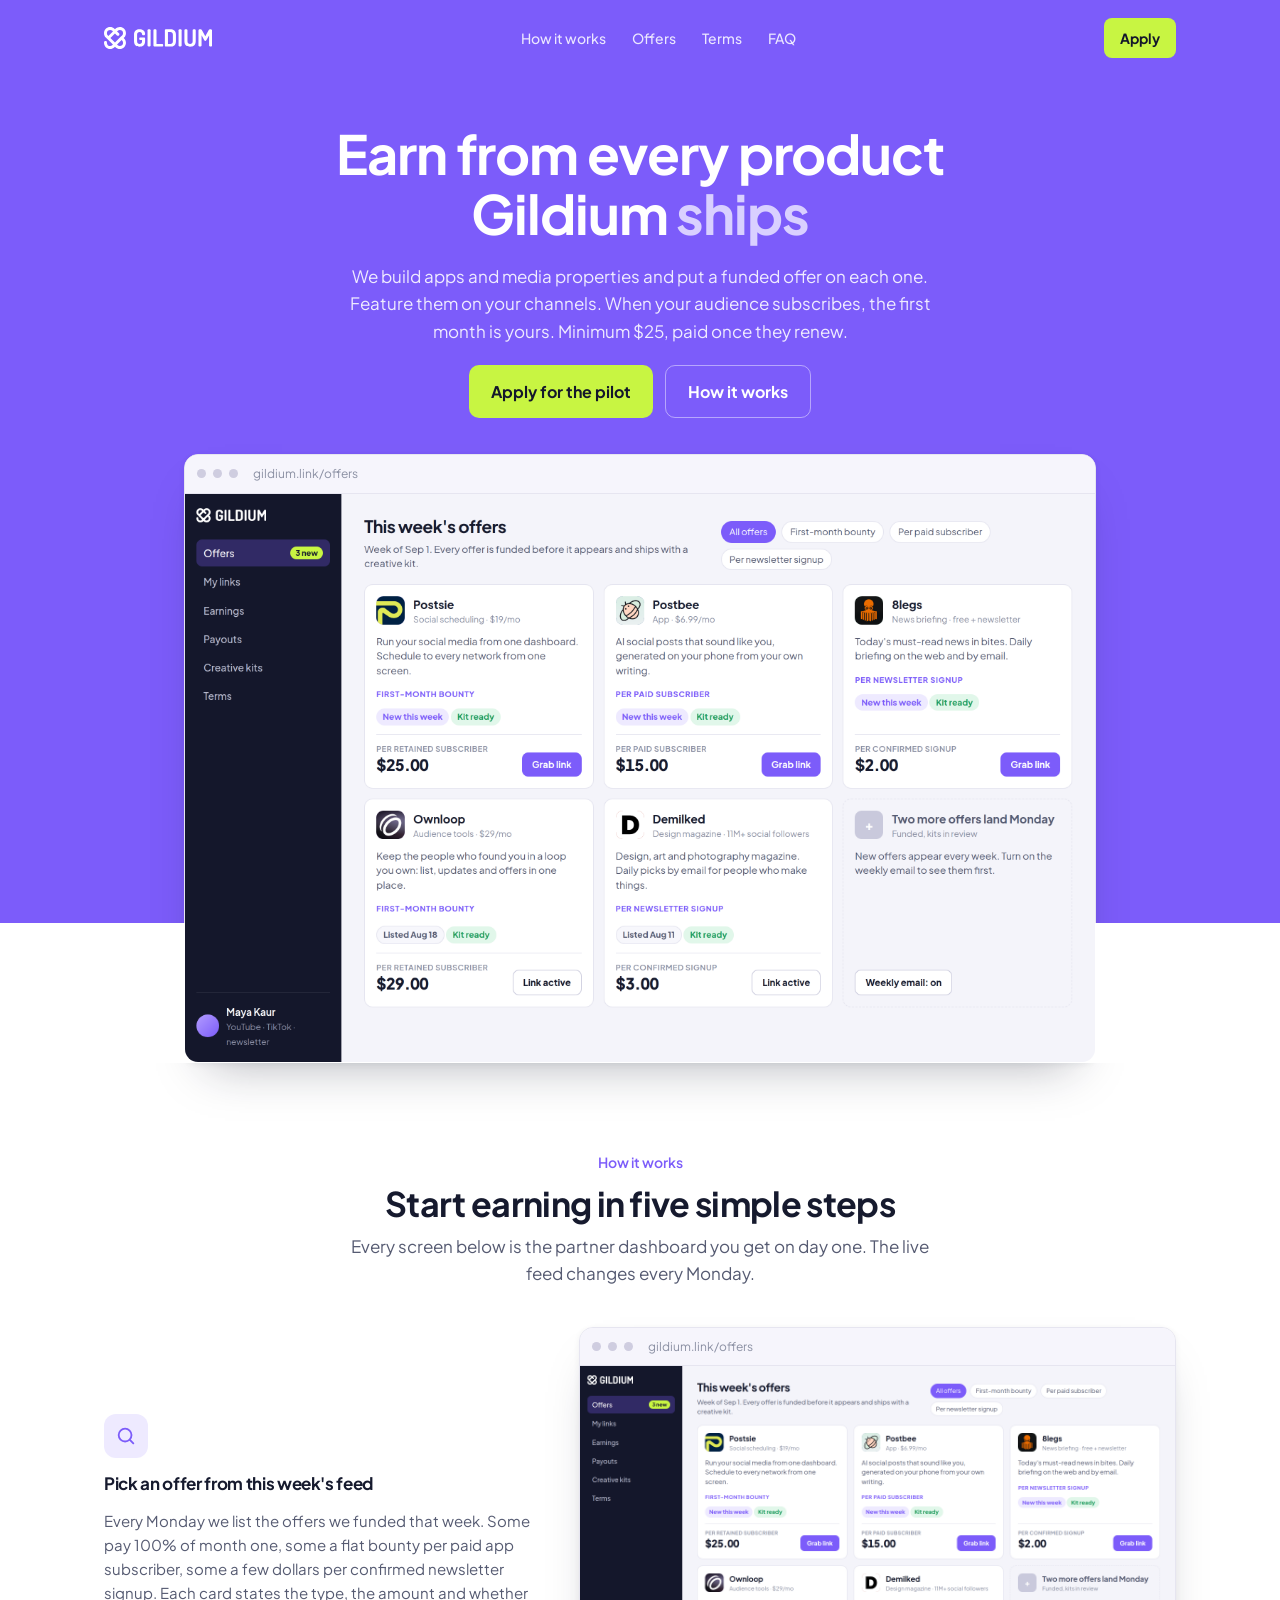
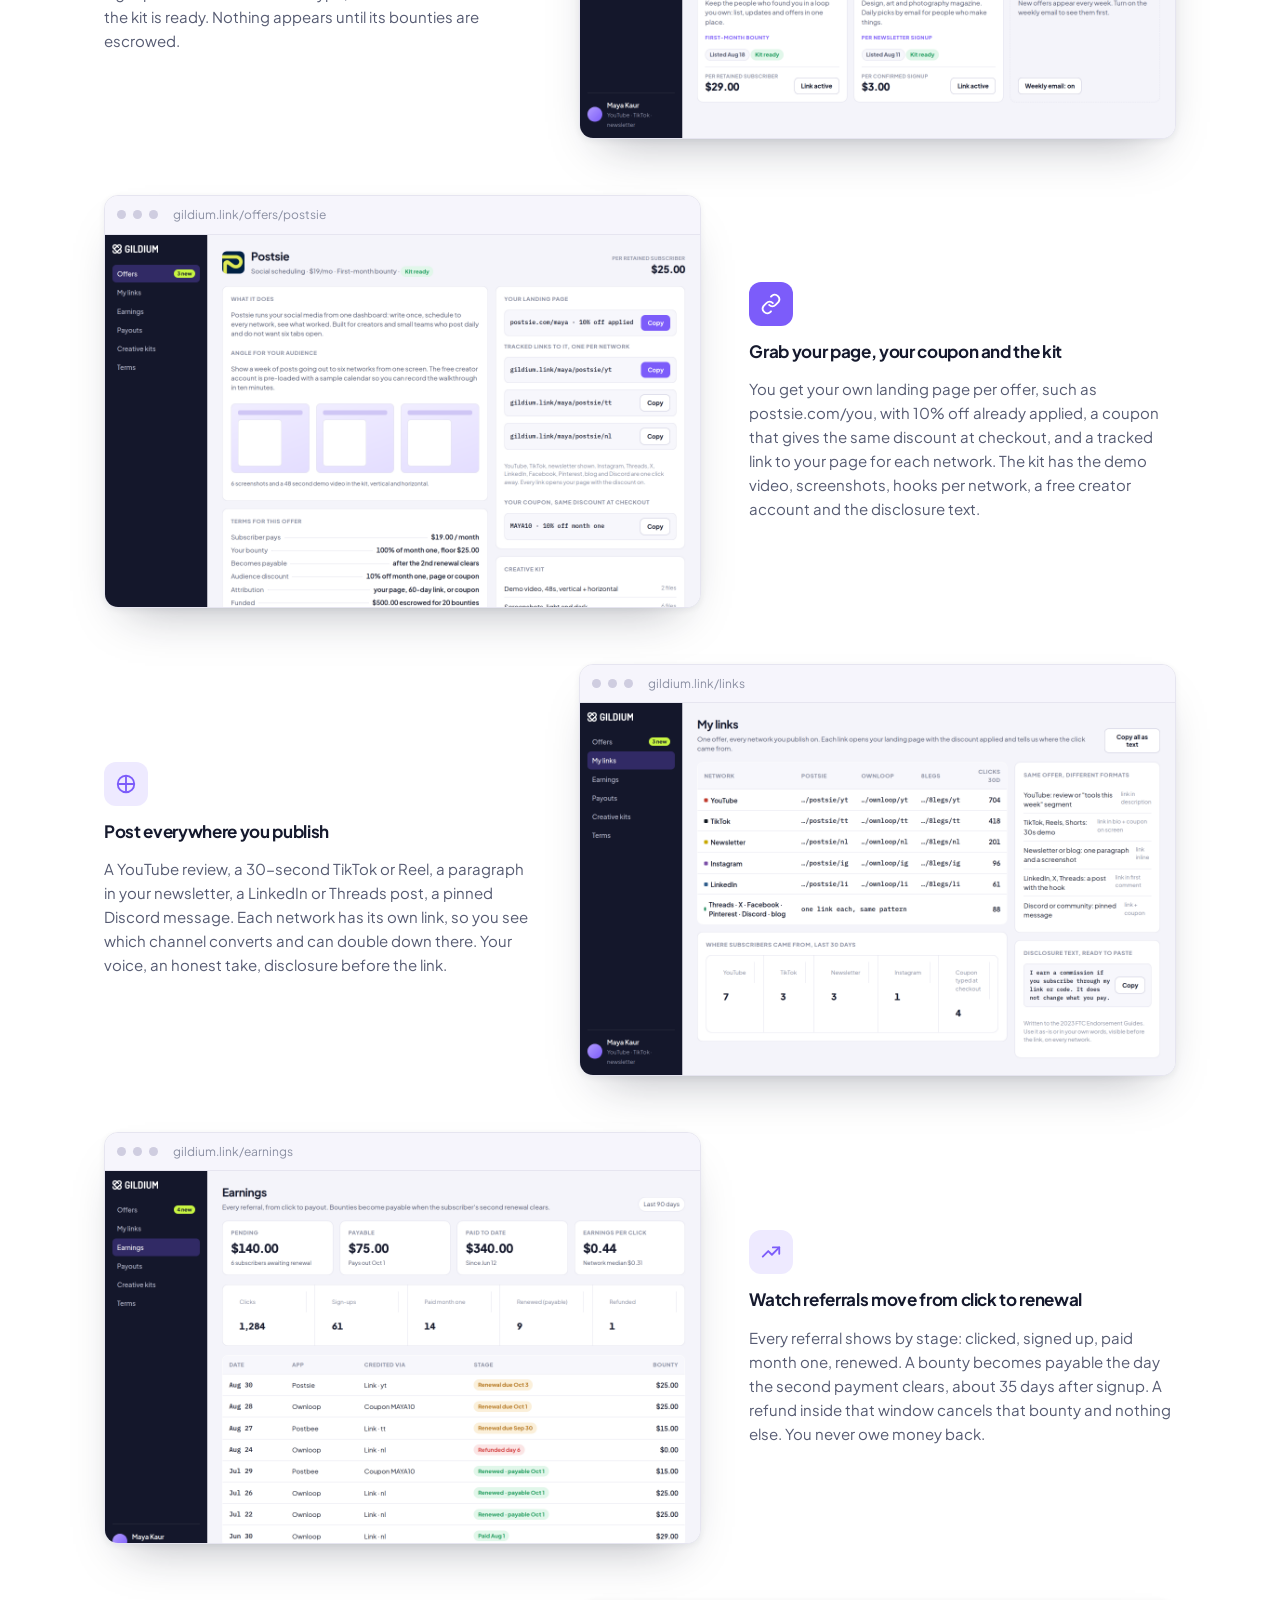
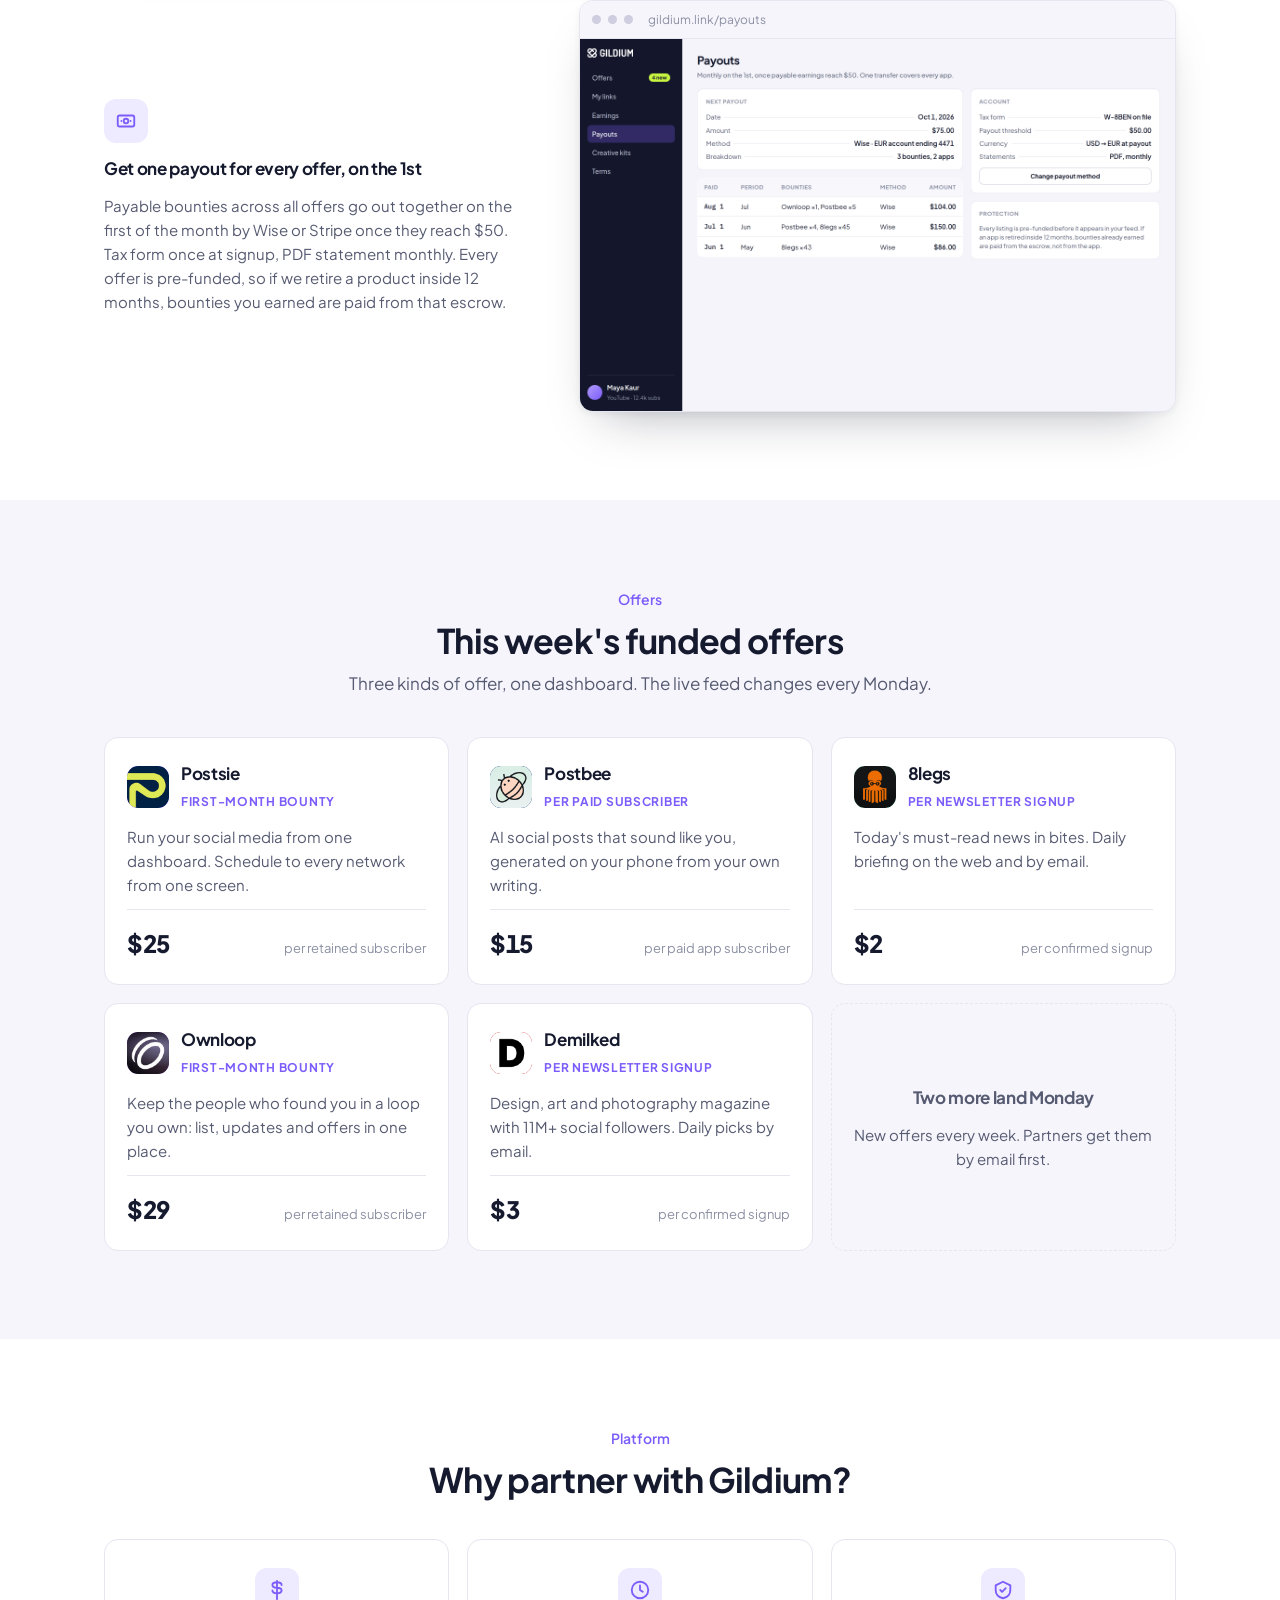
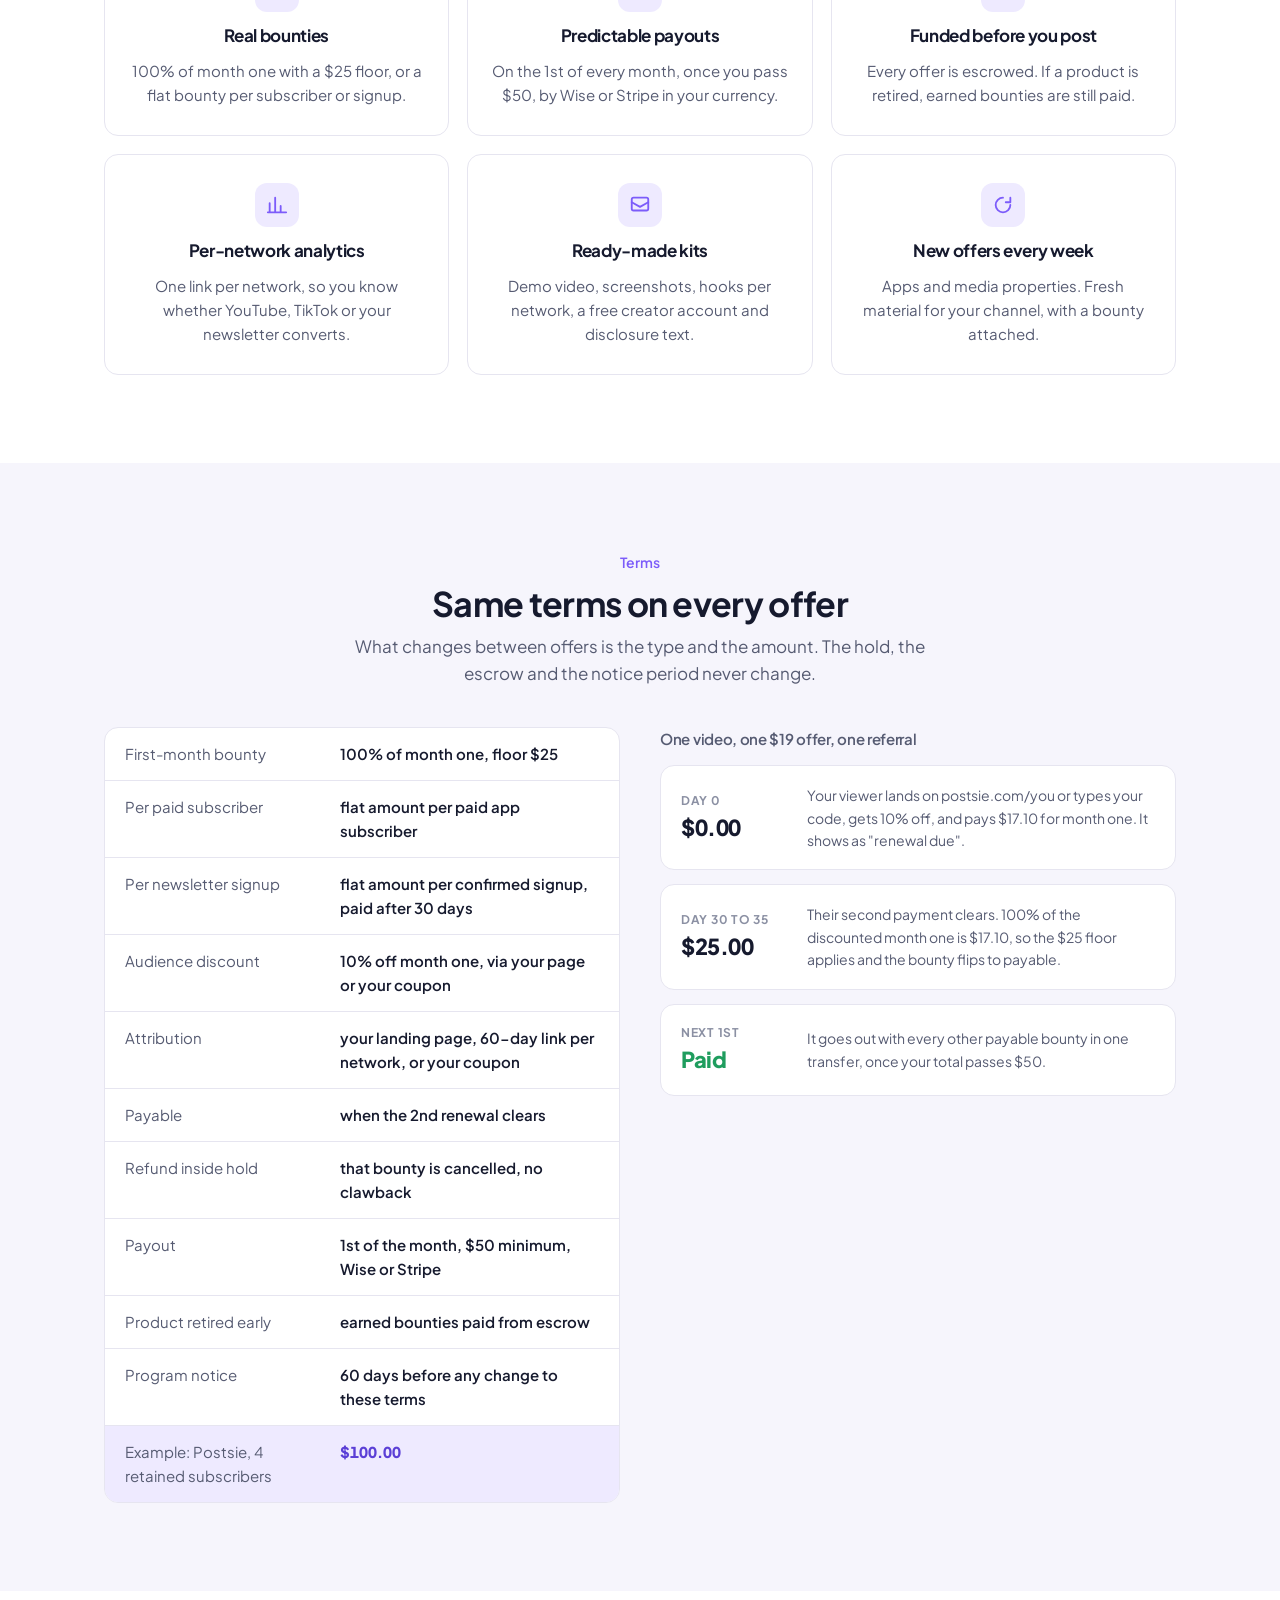
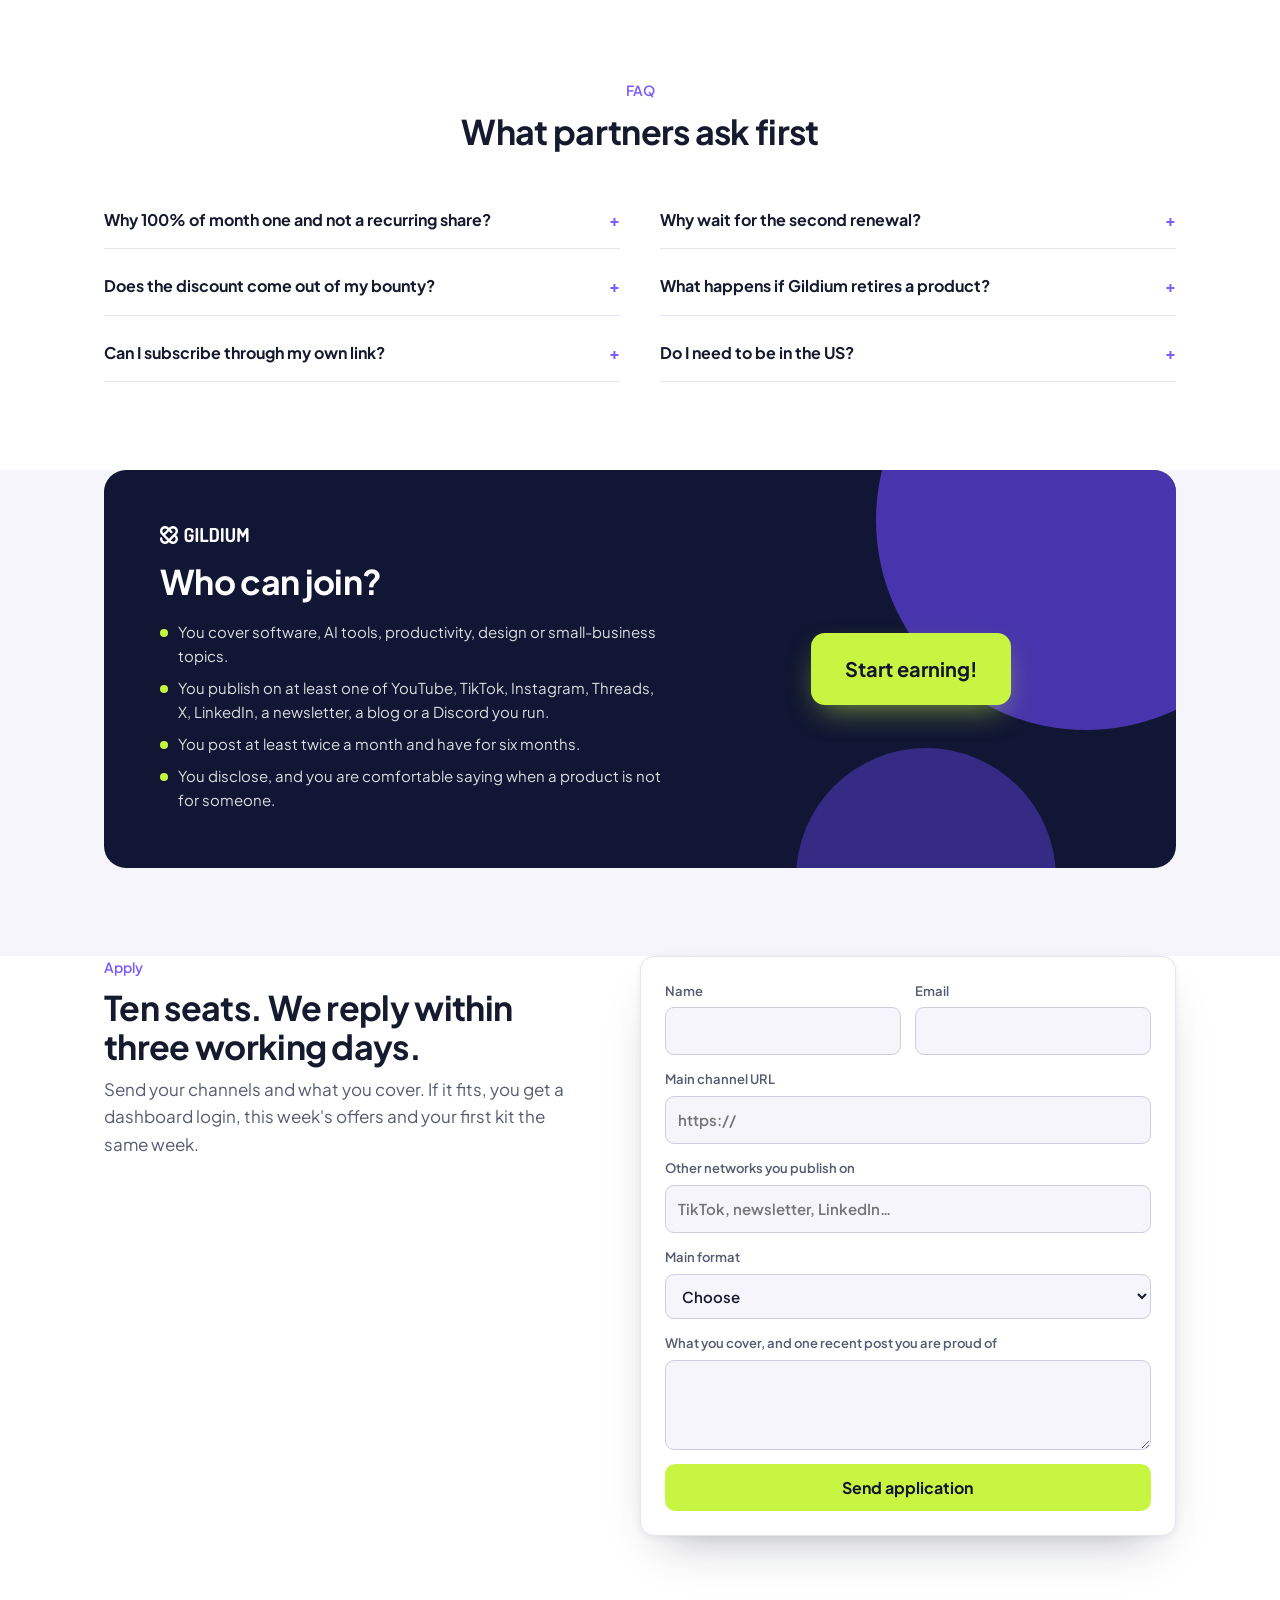
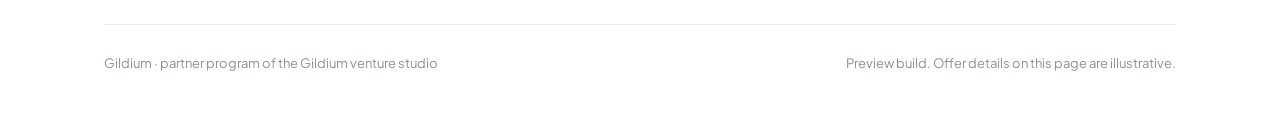
==== index.html @ dacdae03 "site: embed fetched product icons in screenshots and page Co-Authored-By: Claude Fable 5.1 <noreply@" ====
<!doctype html>
<html lang="en">
<head>
<meta charset="utf-8">
<meta name="viewport" content="width=device-width, initial-scale=1">
<meta name="description" content="Gildium partner program: feature what the studio ships, keep the first month.">
<link rel="icon" href="favicon.svg">
</head>
<body style="margin:0">
<title>Gildium Partners</title>
<link rel="preconnect" href="https://fonts.googleapis.com">
<link rel="preconnect" href="https://fonts.gstatic.com" crossorigin>
<link rel="stylesheet" href="https://fonts.googleapis.com/css2?family=Plus+Jakarta+Sans:wght@400;500;600;700;800&display=swap">
<style>
:root{
  --purple:#7C5CFA; --purple-deep:#5B3FD6; --lavender:#D9D0FF; --lavender-soft:#EEEAFF;
  --lime:#C8F542; --lime-ink:#14172B; --navy:#101633;
  --bg:#FFFFFF; --bg-2:#F6F5FC; --surface:#FFFFFF; --line:#E6E5F0; --line-strong:#CFCDE0;
  --ink:#161A2E; --ink-2:#565B72; --ink-3:#8B90A3;
  --paid:#1F9D5E; --paid-soft:#E1F7EA;
  --shadow:0 2px 6px rgba(22,26,46,.06),0 24px 48px -24px rgba(22,26,46,.35);
}
*{box-sizing:border-box}
body{margin:0;background:var(--bg);color:var(--ink);font-family:"Plus Jakarta Sans",system-ui,-apple-system,"Segoe UI",sans-serif;font-size:16px;line-height:1.6;-webkit-font-smoothing:antialiased}
h1,h2,h3{margin:0;letter-spacing:-0.02em;text-wrap:balance}
h1{font-size:clamp(34px,4.6vw,54px);line-height:1.1;font-weight:700}
h2{font-size:clamp(26px,3vw,34px);line-height:1.15;font-weight:700}
h3{font-size:17px;font-weight:700}
p{margin:0}
a{color:inherit}
.wrap{max-width:1120px;margin:0 auto;padding:0 24px}
.eyebrow{font-size:14px;font-weight:600;color:var(--purple)}
.lede{font-size:17px;color:var(--ink-2);max-width:36em}
.btn{display:inline-flex;align-items:center;justify-content:center;gap:8px;background:var(--lime);color:var(--lime-ink);border:0;border-radius:10px;padding:13px 22px;font-weight:700;font-size:16px;font-family:inherit;text-decoration:none;cursor:pointer;transition:transform .15s ease,filter .15s ease}
.btn:hover{filter:brightness(1.05);transform:translateY(-1px)}
.btn:focus-visible,input:focus-visible,select:focus-visible,textarea:focus-visible{outline:3px solid var(--purple);outline-offset:2px}
.btn.small{padding:9px 16px;font-size:14px;border-radius:8px}
.btn.quiet{background:transparent;color:#fff;border:1px solid rgba(255,255,255,.45)}
.num{font-variant-numeric:tabular-nums}

/* purple header + hero */
.sky{background:var(--purple);color:#fff}
.top{display:flex;justify-content:space-between;align-items:center;padding:18px 0}
.brand{display:flex;align-items:center;color:#fff;text-decoration:none}
.brand svg{height:22px;width:auto;display:block}
.top nav{display:flex;gap:26px;font-size:14px;font-weight:500}
.top nav a{text-decoration:none;color:rgba(255,255,255,.85)}
.top nav a:hover{color:#fff}
@media (max-width:760px){.top nav{display:none}}
.hero{text-align:center;padding:48px 0 0;display:flex;flex-direction:column;align-items:center;gap:20px}
.hero h1 span{color:var(--lavender)}
.hero .lede{color:rgba(255,255,255,.88);font-size:17px}
.hero .fine{font-size:13px;color:rgba(255,255,255,.75)}
.hero .cta{display:flex;gap:12px;flex-wrap:wrap;justify-content:center}
.shot-hero{margin:36px auto -140px;max-width:960px;padding:0 24px}
.frame{background:var(--surface);border:1px solid var(--line);border-radius:14px;box-shadow:var(--shadow);overflow:hidden}
.frame .bar{display:flex;align-items:center;gap:7px;padding:9px 12px;border-bottom:1px solid var(--line);background:var(--bg-2)}
.frame .bar i{width:9px;height:9px;border-radius:50%;background:var(--line-strong);display:inline-block}
.frame .bar span{margin-left:8px;font-size:12px;color:var(--ink-3)}
.frame img{display:block;width:100%;height:auto}
.after-hero{height:140px;background:var(--purple)}
@media (max-width:760px){.shot-hero{margin-bottom:-80px}.after-hero{height:80px}}

section{padding:88px 0}
section.tint{background:var(--bg-2)}
.sec-head{display:flex;flex-direction:column;gap:10px;margin-bottom:40px}
.sec-head.center{align-items:center;text-align:center}
.sec-head.center .lede{text-align:center}

/* how it works */
.steps{display:flex;flex-direction:column;gap:56px}
.step{display:grid;grid-template-columns:5fr 7fr;gap:48px;align-items:center}
.step:nth-child(even){direction:rtl}
.step:nth-child(even)>*{direction:ltr}
.step .txt{display:flex;flex-direction:column;gap:12px}
.icon{width:44px;height:44px;border-radius:12px;background:var(--lavender-soft);color:var(--purple);display:grid;place-items:center;flex:none}
.icon svg{width:22px;height:22px}
.icon.filled{background:var(--purple);color:#fff}
.step p{color:var(--ink-2);font-size:15px}
@media (max-width:900px){.step,.step:nth-child(even){grid-template-columns:1fr;direction:ltr}}

/* offers */
.offers{display:grid;grid-template-columns:repeat(3,1fr);gap:18px}
.offer{background:var(--surface);border:1px solid var(--line);border-radius:14px;padding:22px;display:flex;flex-direction:column;gap:12px}
.offer .hd{display:flex;gap:12px;align-items:center}
.mark{width:42px;height:42px;border-radius:11px;color:#fff;font-weight:800;font-size:18px;display:grid;place-items:center;flex:none;overflow:hidden}
.mark{position:relative}
.mark img{position:absolute;inset:0;width:100%;height:100%;object-fit:cover;background:#fff;border-radius:inherit;display:block}
.offer .kind{font-size:12px;font-weight:700;letter-spacing:.06em;text-transform:uppercase;color:var(--purple)}
.offer p{color:var(--ink-2);font-size:15px}
.offer .amt{margin-top:auto;padding-top:14px;border-top:1px solid var(--line);display:flex;justify-content:space-between;align-items:baseline}
.offer .amt b{font-size:24px;font-weight:800;letter-spacing:-0.02em}
.offer .amt span{font-size:13px;color:var(--ink-3)}
.offer.more{border-style:dashed;background:transparent;justify-content:center;align-items:center;text-align:center;color:var(--ink-2)}
@media (max-width:900px){.offers{grid-template-columns:1fr 1fr}}
@media (max-width:600px){.offers{grid-template-columns:1fr}}

/* why */
.why{display:grid;grid-template-columns:repeat(3,1fr);gap:18px}
.tile{background:var(--surface);border:1px solid var(--line);border-radius:14px;padding:28px 22px;text-align:center;display:flex;flex-direction:column;align-items:center;gap:10px}
.tile p{color:var(--ink-2);font-size:15px}
@media (max-width:900px){.why{grid-template-columns:1fr 1fr}}
@media (max-width:600px){.why{grid-template-columns:1fr}}

/* terms */
.terms{display:grid;grid-template-columns:1fr 1fr;gap:40px;align-items:start}
.rows{background:var(--surface);border:1px solid var(--line);border-radius:14px;overflow:hidden}
.rows div{display:grid;grid-template-columns:1fr 1.3fr;gap:16px;padding:14px 20px;border-bottom:1px solid var(--line);font-size:15px}
.rows div:last-child{border-bottom:0}
.rows div span:first-child{color:var(--ink-2)}
.rows div span:last-child{font-weight:600}
.rows div.total{background:var(--lavender-soft)}
.rows div.total span:last-child{color:var(--purple-deep);font-weight:800}
.example{display:flex;flex-direction:column;gap:14px}
.ex{background:var(--surface);border:1px solid var(--line);border-radius:14px;padding:18px 20px;display:grid;grid-template-columns:110px 1fr;gap:16px;align-items:center}
.ex .when{font-size:12px;font-weight:700;letter-spacing:.06em;text-transform:uppercase;color:var(--ink-3)}
.ex .amt{font-size:22px;font-weight:800;letter-spacing:-0.02em}
.ex .amt.paid{color:var(--paid)}
.ex p{color:var(--ink-2);font-size:14px}
@media (max-width:900px){.terms{grid-template-columns:1fr}}

/* faq */
.faq{display:grid;grid-template-columns:1fr 1fr;gap:8px 40px}
.faq details{border-bottom:1px solid var(--line);padding:16px 0}
.faq summary{cursor:pointer;font-weight:700;font-size:16px;list-style:none;display:flex;justify-content:space-between;gap:16px}
.faq summary::-webkit-details-marker{display:none}
.faq summary::after{content:"+";color:var(--purple);font-weight:800}
.faq details[open] summary::after{content:"–"}
.faq details p{margin-top:10px;color:var(--ink-2);font-size:15px}
@media (max-width:800px){.faq{grid-template-columns:1fr}}

/* navy join block */
.join{background:var(--navy);color:#fff;border-radius:22px;padding:56px;display:grid;grid-template-columns:1.2fr 1fr;gap:40px;align-items:center;position:relative;overflow:hidden}
.join::before,.join::after{content:"";position:absolute;border-radius:50%;background:var(--purple-deep);opacity:.75}
.join::before{width:420px;height:420px;right:-120px;top:-160px}
.join::after{width:260px;height:260px;right:120px;bottom:-140px;opacity:.5}
.join>*{position:relative;z-index:1}
.join .brand{margin-bottom:18px}
.join .brand svg{height:18px}
.join h2{color:#fff}
.join ul{margin:18px 0 0;padding:0;list-style:none;display:flex;flex-direction:column;gap:8px;color:rgba(255,255,255,.85);font-size:15px}
.join li{display:flex;gap:10px;align-items:baseline}
.join li::before{content:"";width:8px;height:8px;border-radius:50%;background:var(--lime);flex:none;transform:translateY(-1px)}
.join .cta{display:flex;justify-content:center}
.join .btn{font-size:20px;padding:20px 34px;border-radius:14px;box-shadow:0 12px 30px -10px rgba(200,245,66,.6)}
@media (max-width:800px){.join{grid-template-columns:1fr;padding:36px 24px}}

/* apply */
.apply{display:grid;grid-template-columns:1fr 1.1fr;gap:48px;align-items:start}
form{display:grid;grid-template-columns:1fr 1fr;gap:14px;background:var(--surface);border:1px solid var(--line);border-radius:14px;padding:24px;box-shadow:var(--shadow)}
form label{display:flex;flex-direction:column;gap:6px;font-size:13px;font-weight:600;color:var(--ink-2)}
form label.full{grid-column:1/-1}
input,select,textarea{font:inherit;font-size:15px;color:var(--ink);background:var(--bg-2);border:1px solid var(--line-strong);border-radius:9px;padding:11px 12px;width:100%}
textarea{min-height:90px;resize:vertical}
form .btn{grid-column:1/-1}
.thanks{display:none;padding:22px;border:1px solid var(--paid);background:var(--paid-soft);border-radius:12px}
.thanks b{color:var(--paid)}
form.sent{display:none}
form.sent+.thanks{display:block}
@media (max-width:900px){.apply{grid-template-columns:1fr}form{grid-template-columns:1fr}}

footer{padding:28px 0 48px;color:var(--ink-3);font-size:13px;display:flex;justify-content:space-between;gap:16px;flex-wrap:wrap;border-top:1px solid var(--line)}
@media (prefers-reduced-motion:reduce){.btn{transition:none}}
</style>

<div class="sky">
  <div class="wrap">
    <header class="top">
      <a class="brand" href="#"><svg class="" aria-label="Gildium" role="img" width="118" height="24" viewBox="0 0 118 24" fill="none" xmlns="http://www.w3.org/2000/svg"><path d="M17.2554 -1.14441e-05C15.4596 0.00258827 13.7451 0.7523 12.4754 2.02456L11.976 2.52477L11.4148 1.96245C10.1518 0.696924 8.47266 -1.14441e-05 6.68662 -1.14441e-05C4.90042 -1.14441e-05 3.2214 0.696924 1.9584 1.96245C-0.648682 4.57473 -0.648682 8.82532 1.9584 11.4376L4.76608 14.2509L9.72986 19.2244L9.21187 19.7434C7.84077 21.1173 5.55918 21.1557 4.19389 19.776C3.53788 19.113 3.17683 18.2342 3.17683 17.3C3.17683 17.1688 3.18385 17.0386 3.1982 16.91C3.25041 16.4371 3.07622 15.9674 2.74035 15.6308C1.8042 14.6928 0.182738 15.2443 0.03969 16.5633C0.0132788 16.8064 0 17.0522 0 17.3C0 19.0896 0.695542 20.7723 1.9584 22.0377C3.26201 23.3439 4.97431 23.9969 6.68662 23.9969C8.39907 23.9969 10.1114 23.3439 11.4148 22.0377L11.9762 21.4752L12.5375 22.0377C13.8006 23.3032 15.4796 24 17.2658 24C19.0518 24 20.7308 23.3032 21.994 22.0377C23.2567 20.7723 23.9522 19.0896 23.9522 17.3C23.9522 15.5104 23.2567 13.8279 21.994 12.5624L21.4326 12.0001L21.994 11.4376C24.6009 8.82532 24.6009 4.57473 21.994 1.96245C20.7308 0.696772 19.0515 -1.14441e-05 17.2655 -1.14441e-05C17.2621 -1.14441e-05 17.2587 -1.14441e-05 17.2554 -1.14441e-05ZM16.3617 9.16965C16.9818 8.54813 16.9818 7.54052 16.3617 6.91885L14.2225 4.77557L14.7404 4.25685C15.4096 3.58608 16.3122 3.18484 17.2589 3.183C18.1989 3.18132 19.083 3.54722 19.7475 4.2131C21.116 5.58433 21.116 7.81556 19.7475 9.18678L19.1863 9.74926L18.4375 10.4996L11.976 16.9736L7.01241 12.0001L11.976 7.02638L14.1152 9.16965C14.4253 9.48049 14.8318 9.63591 15.2384 9.63591C15.6449 9.63591 16.0515 9.48049 16.3617 9.16965ZM4.20473 9.18678C2.83638 7.81556 2.83638 5.58433 4.20473 4.2131C4.88898 3.52749 5.78772 3.18484 6.68662 3.18484C7.58536 3.18484 8.48442 3.52764 9.16851 4.2131L9.72986 4.77557L4.76608 9.74926L4.20473 9.18678ZM14.741 19.744L14.2225 19.2244L19.1863 14.2509L19.7475 14.8132C20.4798 15.5471 20.849 16.5482 20.7635 17.5971C20.7047 18.3185 20.4206 19.0087 19.9542 19.5614C19.2817 20.3588 18.326 20.8069 17.3004 20.8168C17.2897 20.8168 17.2789 20.817 17.2681 20.817C16.3192 20.817 15.4127 20.417 14.741 19.744Z" fill="currentColor"/><path d="M114.652 9.22145L111.639 14.5891C111.355 15.1053 110.917 15.2601 110.505 15.2601C110.093 15.2601 109.681 15.1053 109.398 14.5891L106.436 9.015V20.3181C106.436 21.0149 105.586 21.3762 104.762 21.3762C103.912 21.3762 103.088 21.0149 103.088 20.3181V4.18923C103.088 2.95053 103.912 2.51183 104.762 2.51183C105.972 2.51183 106.513 2.76989 107.363 4.29245L110.531 10.0731L113.699 4.29245C114.549 2.76989 115.115 2.51183 116.326 2.51183C117.176 2.51183 118 2.95053 118 4.18923V20.3181C118 21.0149 117.15 21.3762 116.326 21.3762C115.476 21.3762 114.652 21.0149 114.652 20.3181V9.22145Z" fill="currentColor"/><path d="M96.733 15.6214V3.54407C96.733 2.8215 97.5571 2.51183 98.407 2.51183C99.2312 2.51183 100.081 2.8215 100.081 3.54407V15.6214C100.081 19.931 97.3511 21.531 93.8999 21.531C90.423 21.531 87.7188 19.931 87.7188 15.6214V3.54407C87.7188 2.8215 88.5429 2.51183 89.3928 2.51183C90.217 2.51183 91.0669 2.8215 91.0669 3.54407V15.6214C91.0669 17.6343 92.1228 18.5891 93.8999 18.5891C95.677 18.5891 96.733 17.6343 96.733 15.6214Z" fill="currentColor"/><path d="M81.3574 20.3181V3.54407C81.3574 2.8215 82.1816 2.51183 83.0315 2.51183C83.8556 2.51183 84.7056 2.8215 84.7056 3.54407V20.3181C84.7056 21.0149 83.8556 21.3762 83.0315 21.3762C82.1816 21.3762 81.3574 21.0149 81.3574 20.3181Z" fill="currentColor"/><path d="M67.8855 2.51183H72.4441C75.8438 2.51183 78.4965 4.11181 78.4965 8.42145V15.4666C78.4965 19.7762 75.8438 21.3762 72.4441 21.3762H67.8855C67.0098 21.3762 66.4175 20.8859 66.4175 20.3439V3.54407C66.4175 3.00214 67.0098 2.51183 67.8855 2.51183ZM72.4441 5.45374H69.7656V18.4343H72.4441C74.1439 18.4343 75.1484 17.4794 75.1484 15.4666V8.42145C75.1484 6.40857 74.1439 5.45374 72.4441 5.45374Z" fill="currentColor"/><path d="M63.5747 21.3762H55.4104C54.6635 21.3762 53.9424 21.0149 53.9424 20.3181V3.54407C53.9424 2.8215 54.7665 2.51183 55.6164 2.51183C56.4406 2.51183 57.2905 2.8215 57.2905 3.54407V18.4343H63.5747C64.2443 18.4343 64.5791 19.1568 64.5791 19.9052C64.5791 20.6278 64.2443 21.3762 63.5747 21.3762Z" fill="currentColor"/><path d="M47.5039 20.3181V3.54407C47.5039 2.8215 48.3281 2.51183 49.178 2.51183C50.0021 2.51183 50.852 2.8215 50.852 3.54407V20.3181C50.852 21.0149 50.0021 21.3762 49.178 21.3762C48.3281 21.3762 47.5039 21.0149 47.5039 20.3181Z" fill="currentColor"/><path d="M41.4912 8.00849C41.4139 6.7956 41.0018 5.45367 38.8127 5.45367C37.0871 5.45367 36.1084 6.40851 36.1084 8.42139V15.6213C36.1084 17.6342 37.0871 18.5891 38.7869 18.5891C40.461 18.5891 41.4912 17.6342 41.4912 15.6213V14.0988H39.405C38.7354 14.0988 38.3748 13.4536 38.3748 12.7826C38.3748 12.1375 38.7354 11.4665 39.405 11.4665H43.7833C44.453 11.4665 44.8393 11.9827 44.8393 12.5504V15.6213C44.8393 19.931 42.1865 21.531 38.7869 21.531C35.3873 21.531 32.7603 19.931 32.7603 15.6213V8.42139C32.7603 4.11175 35.413 2.51176 38.6839 2.51176C42.238 2.51176 44.8393 4.36981 44.8393 7.46656C44.8393 8.75687 44.2727 9.06655 43.1652 9.06655C42.2638 9.06655 41.5169 8.80849 41.4912 8.00849Z" fill="currentColor"/></svg>
</a>
      <nav><a href="#how">How it works</a><a href="#offers">Offers</a><a href="#terms">Terms</a><a href="#faq">FAQ</a></nav>
      <a class="btn small" href="#apply">Apply</a>
    </header>
    <div class="hero">
      <h1>Earn from every product<br>Gildium <span>ships</span></h1>
      <p class="lede">We build apps and media properties and put a funded offer on each one. Feature them on your channels. When your audience subscribes, the first month is yours. Minimum $25, paid once they renew.</p>
      <div class="cta"><a class="btn" href="#apply">Apply for the pilot</a><a class="btn quiet" href="#how">How it works</a></div>
    </div>
  </div>
  <div class="shot-hero"><div class="frame"><div class="bar"><i></i><i></i><i></i><span>gildium.link/offers</span></div><img src="[data-uri]" width="1280" height="800" alt="The Gildium partner dashboard: this week's funded offers, each with its bounty type, amount and a ready creative kit"></div></div>
</div>
<div class="after-hero" style="background:var(--bg)"></div>

<section id="how">
  <div class="wrap">
    <div class="sec-head center"><span class="eyebrow">How it works</span><h2>Start earning in five simple steps</h2><p class="lede">Every screen below is the partner dashboard you get on day one. The live feed changes every Monday.</p></div>
    <div class="steps">
      <div class="step">
        <div class="txt"><div class="icon"><svg viewBox="0 0 24 24" fill="none" stroke="currentColor" stroke-width="2" stroke-linecap="round" stroke-linejoin="round"><circle cx="11" cy="11" r="7"/><path d="m20 20-3.5-3.5"/></svg></div><h3>Pick an offer from this week's feed</h3><p>Every Monday we list the offers we funded that week. Some pay 100% of month one, some a flat bounty per paid app subscriber, some a few dollars per confirmed newsletter signup. Each card states the type, the amount and whether the kit is ready. Nothing appears until its bounties are escrowed.</p></div>
        <div class="frame"><div class="bar"><i></i><i></i><i></i><span>gildium.link/offers</span></div><img src="[data-uri]" width="1280" height="800" alt="Offer feed with five example offers across three bounty types"></div>
      </div>
      <div class="step">
        <div class="txt"><div class="icon filled"><svg viewBox="0 0 24 24" fill="none" stroke="currentColor" stroke-width="2" stroke-linecap="round" stroke-linejoin="round"><path d="M10 13a5 5 0 0 0 7 0l3-3a5 5 0 0 0-7-7l-1 1"/><path d="M14 11a5 5 0 0 0-7 0l-3 3a5 5 0 0 0 7 7l1-1"/></svg></div><h3>Grab your page, your coupon and the kit</h3><p>You get your own landing page per offer, such as postsie.com/you, with 10% off already applied, a coupon that gives the same discount at checkout, and a tracked link to your page for each network. The kit has the demo video, screenshots, hooks per network, a free creator account and the disclosure text.</p></div>
        <div class="frame"><div class="bar"><i></i><i></i><i></i><span>gildium.link/offers/postsie</span></div><img src="[data-uri]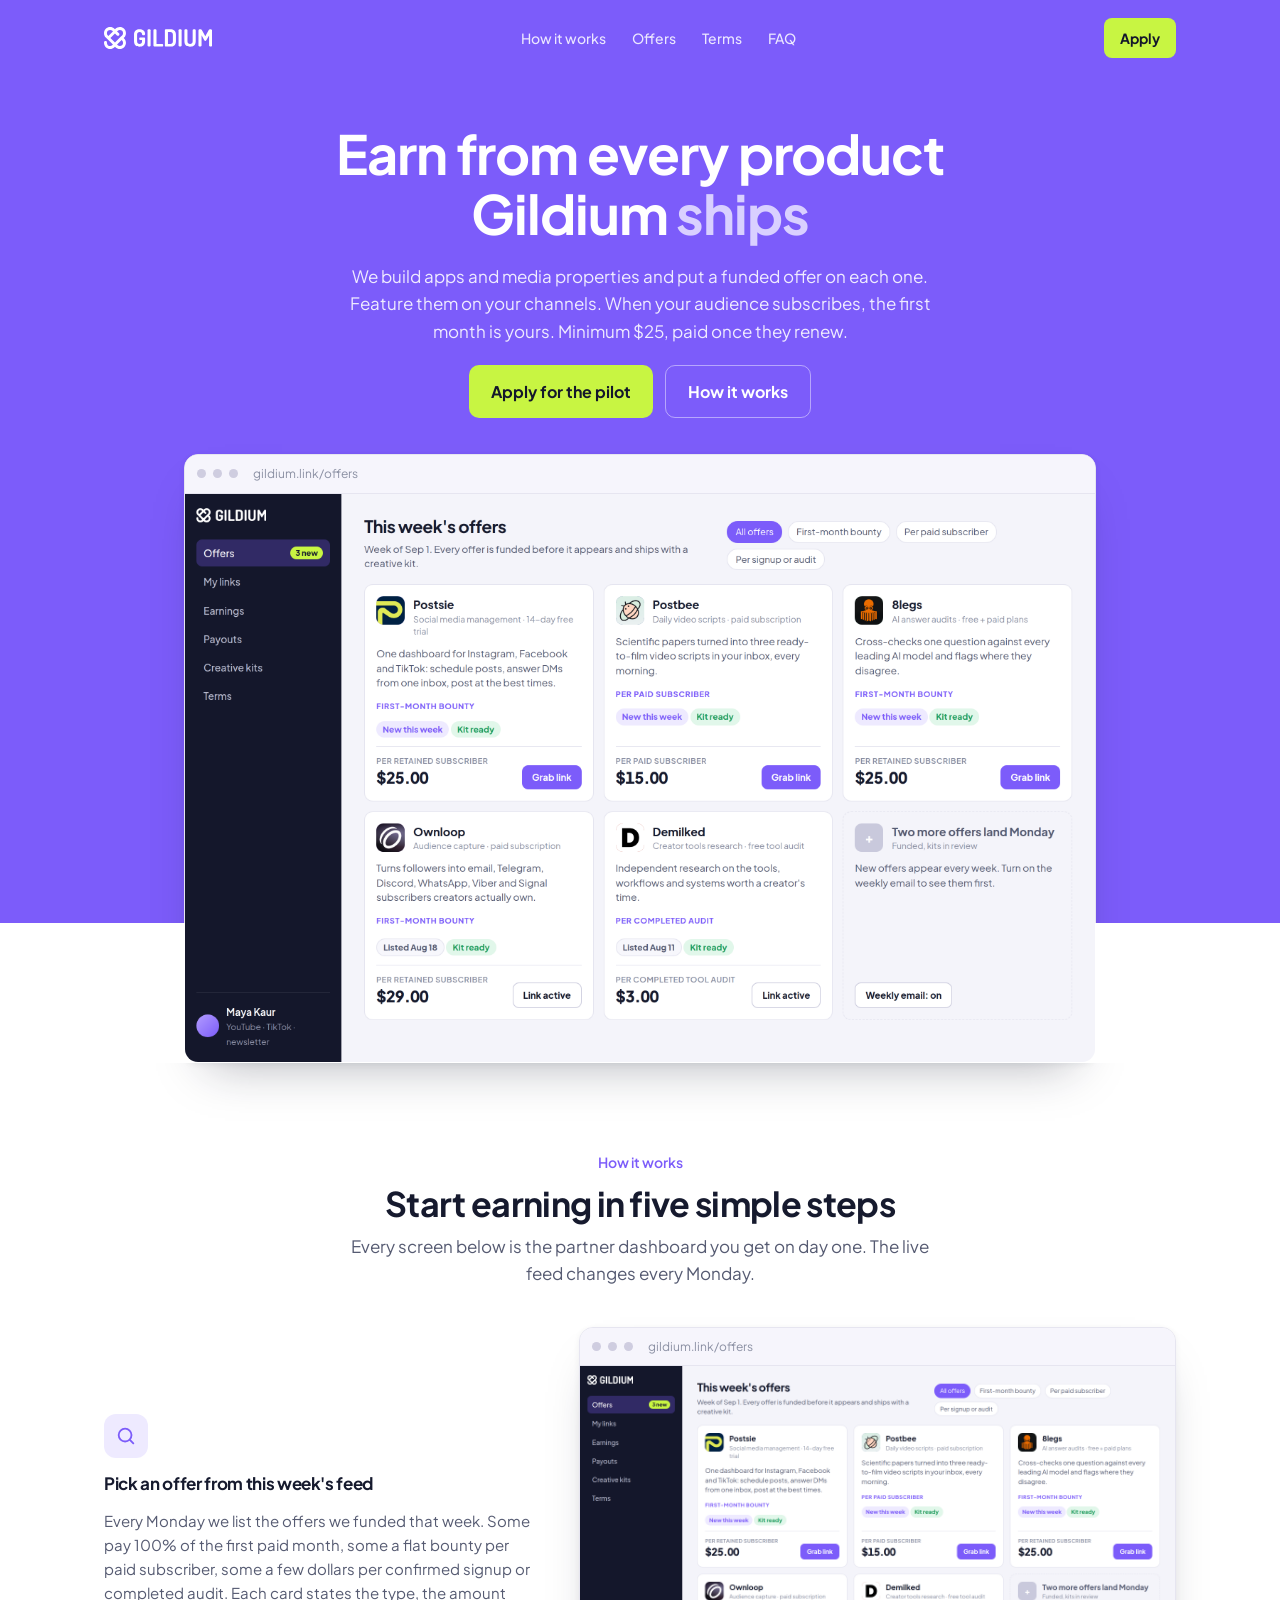
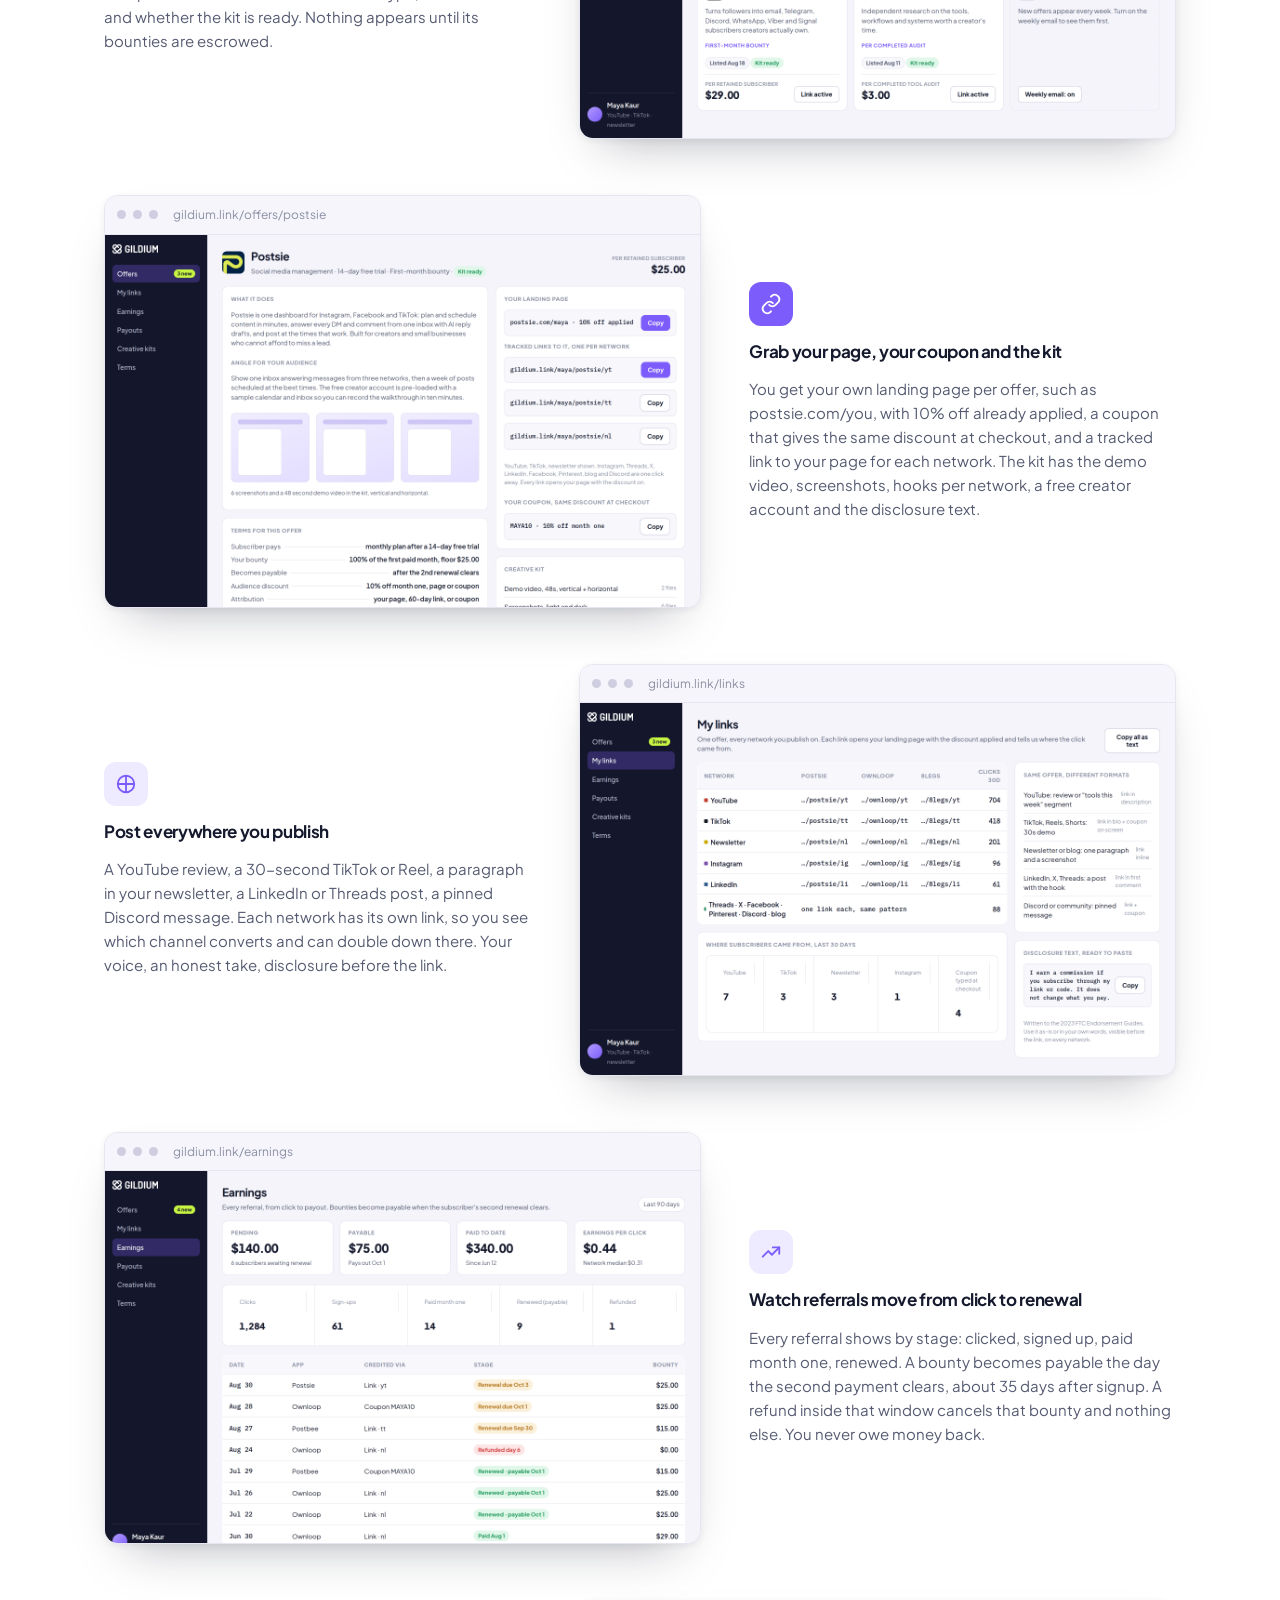
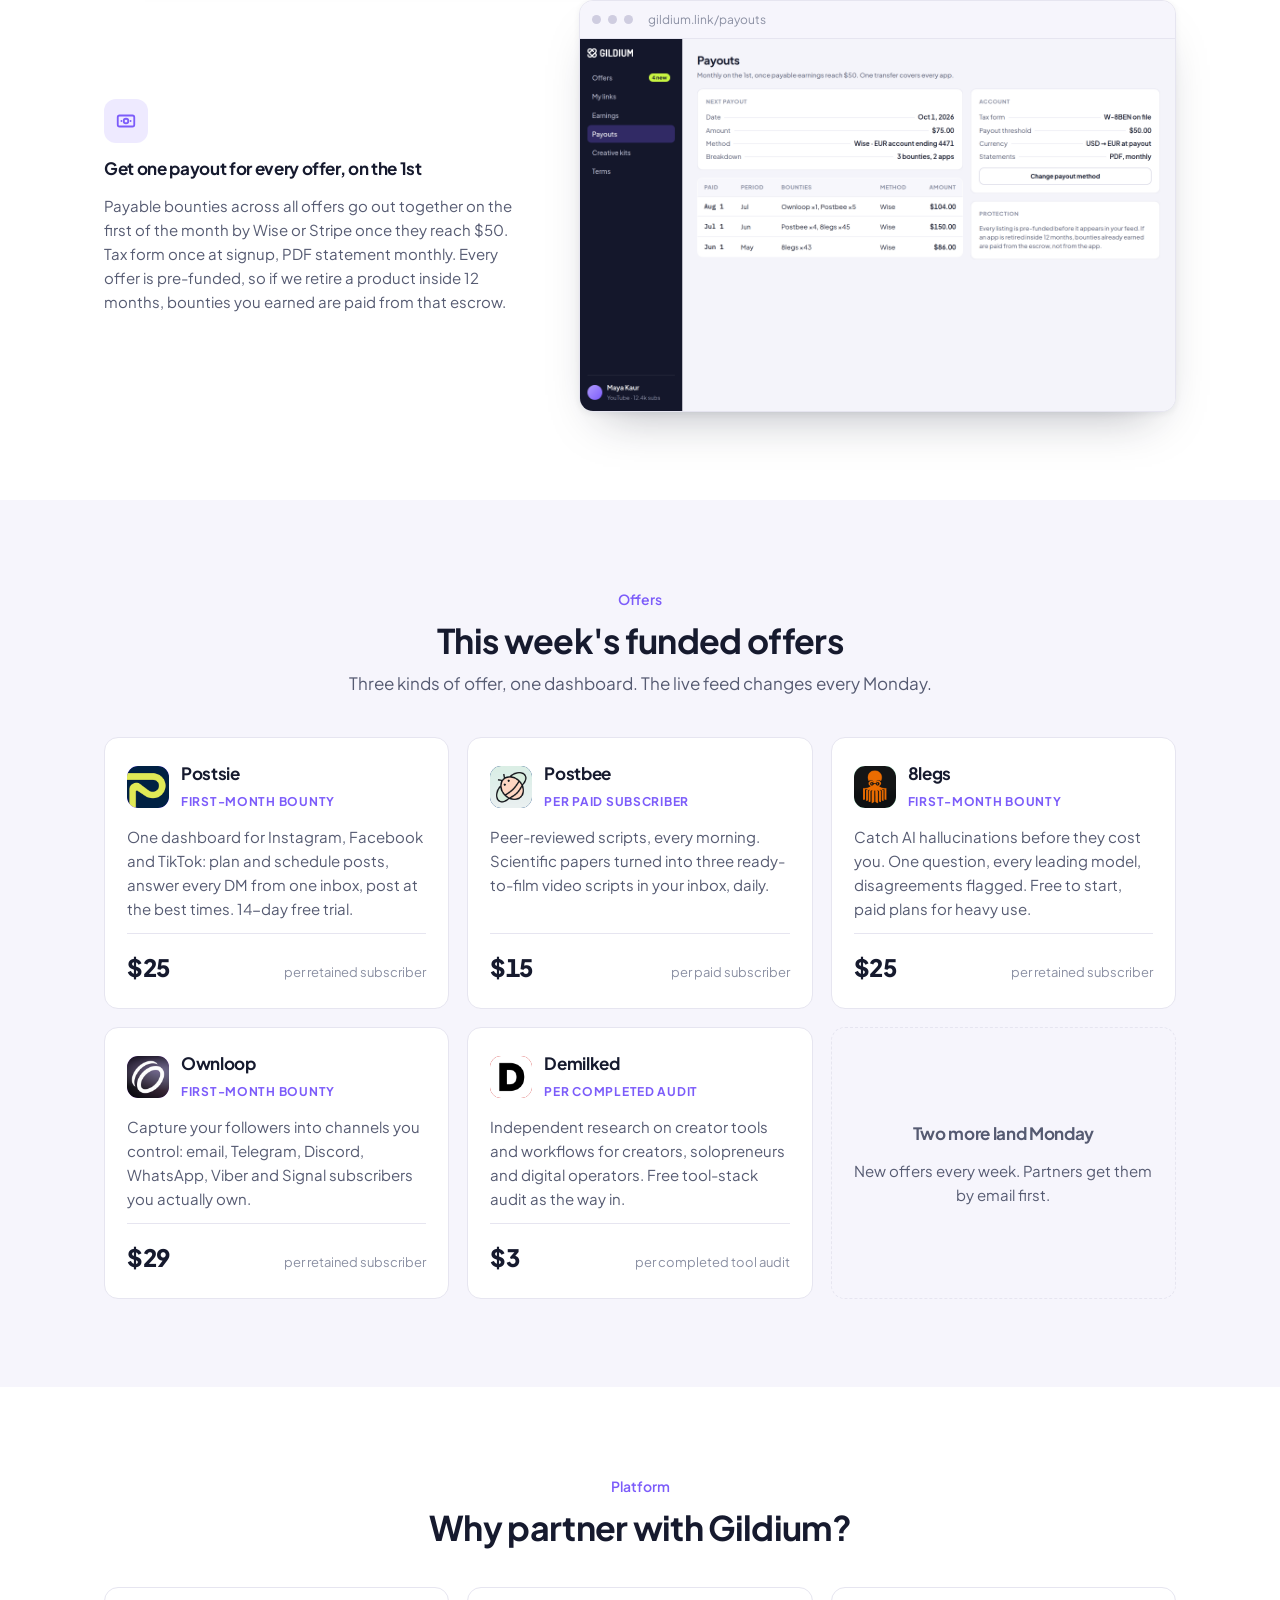
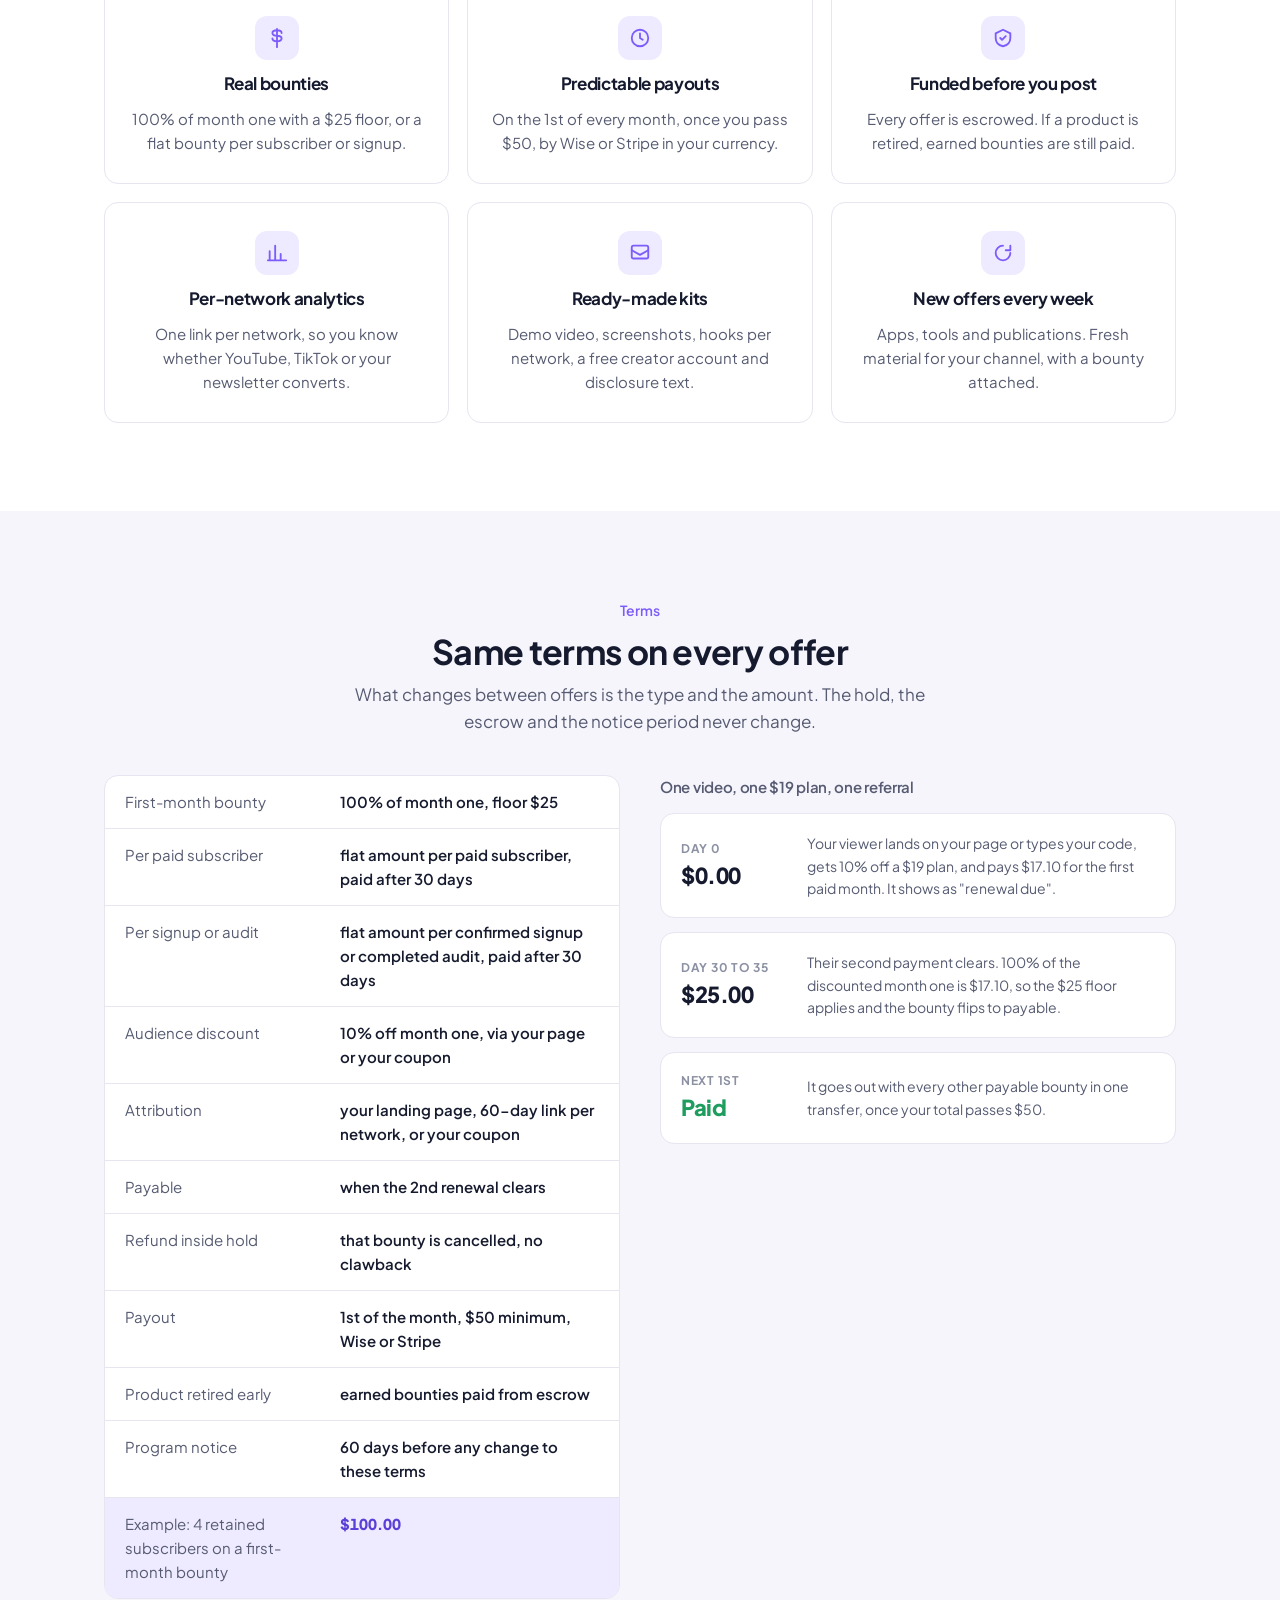
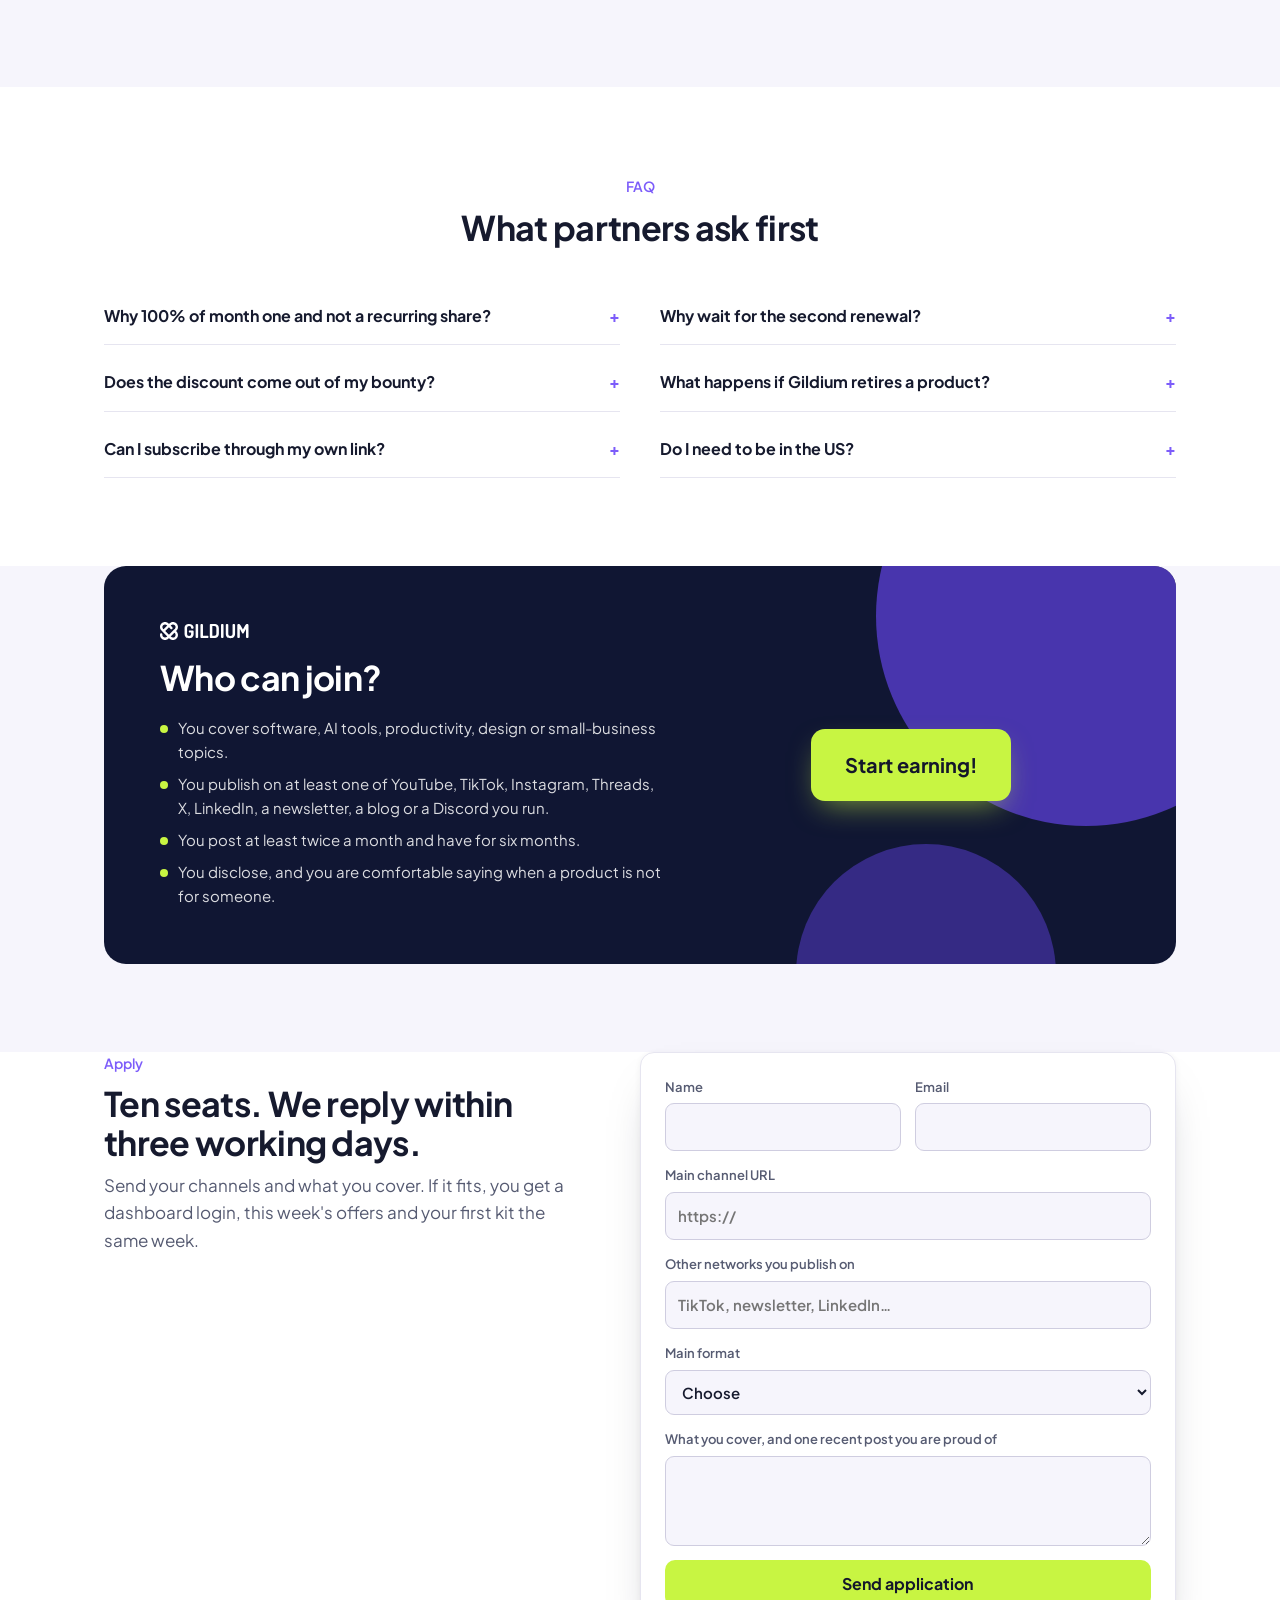
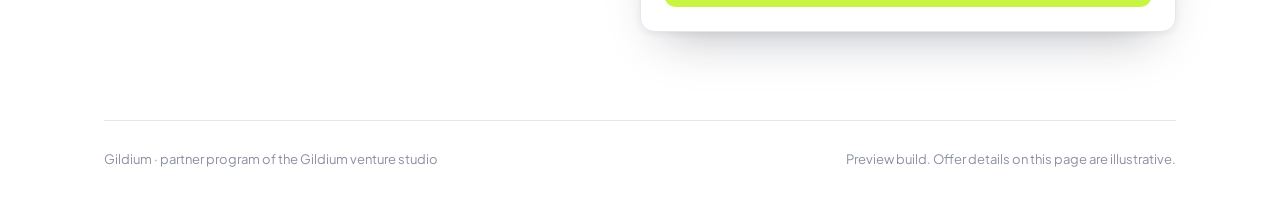
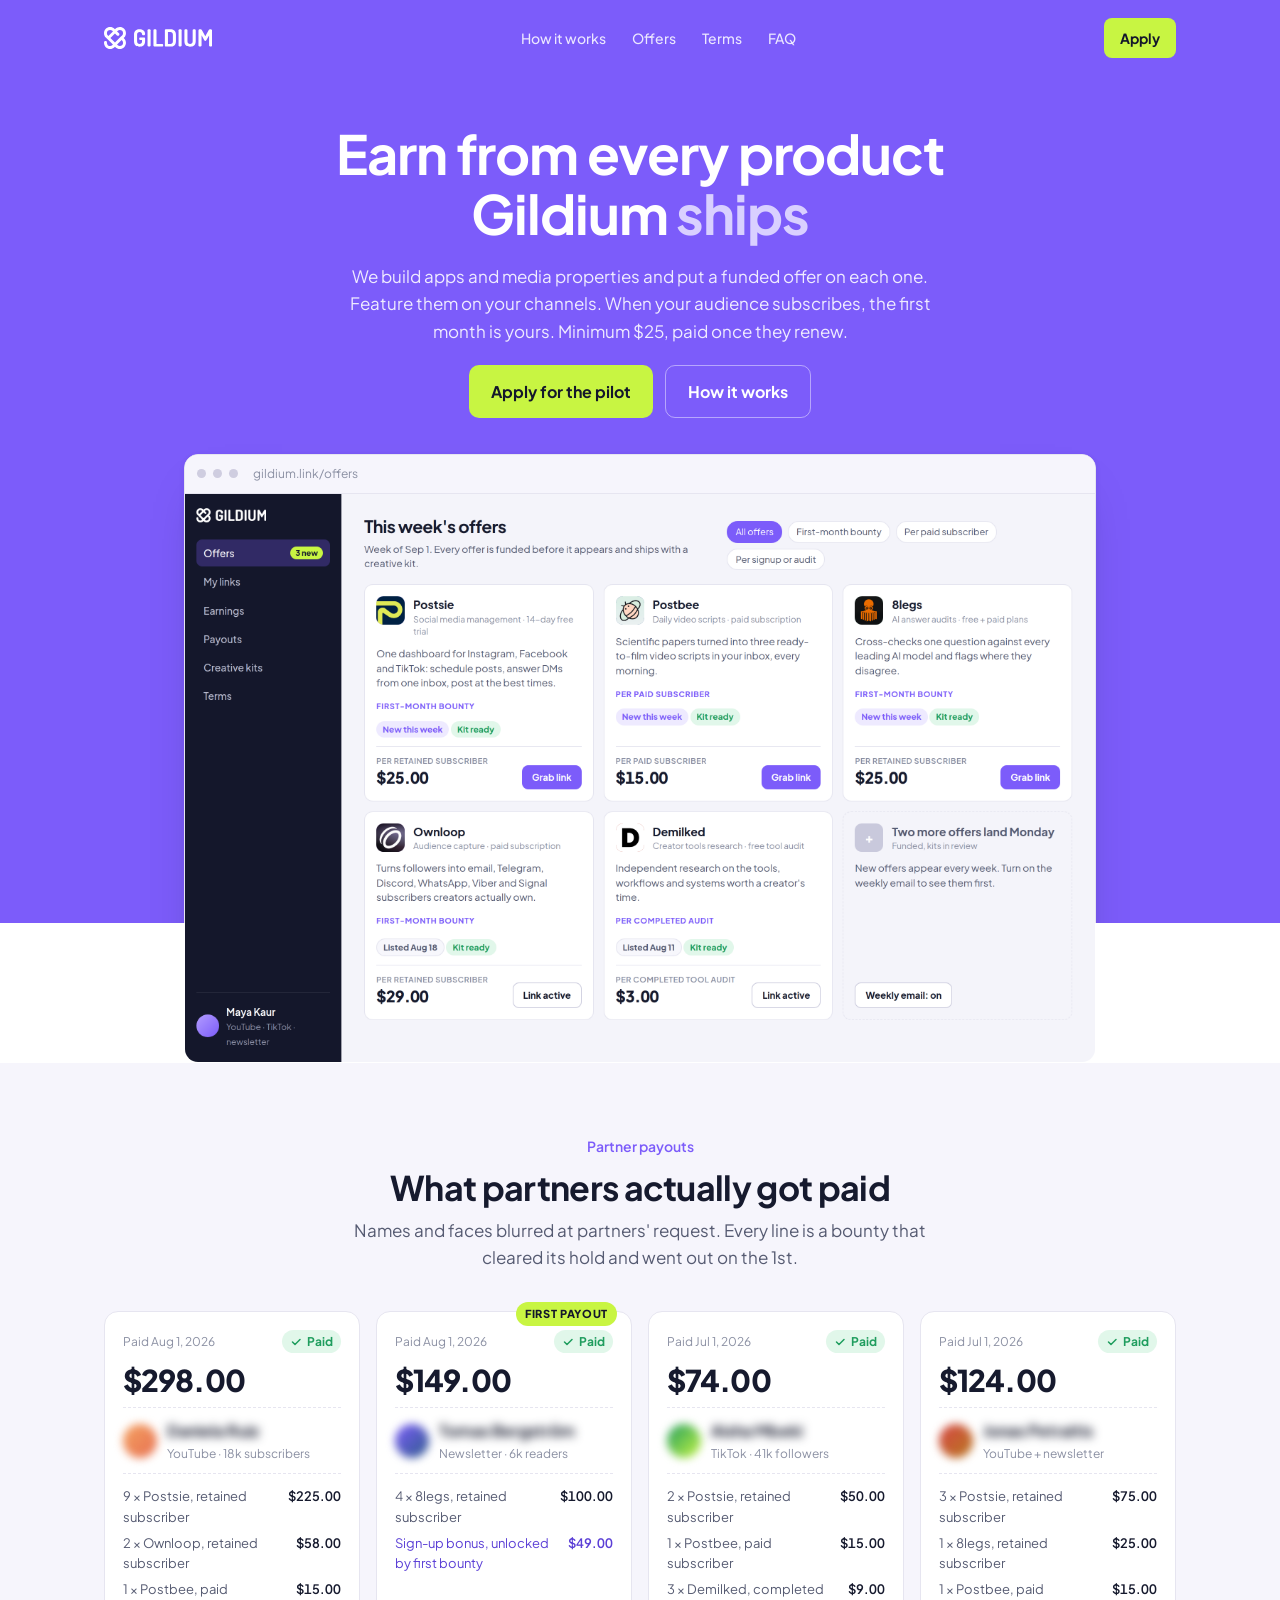
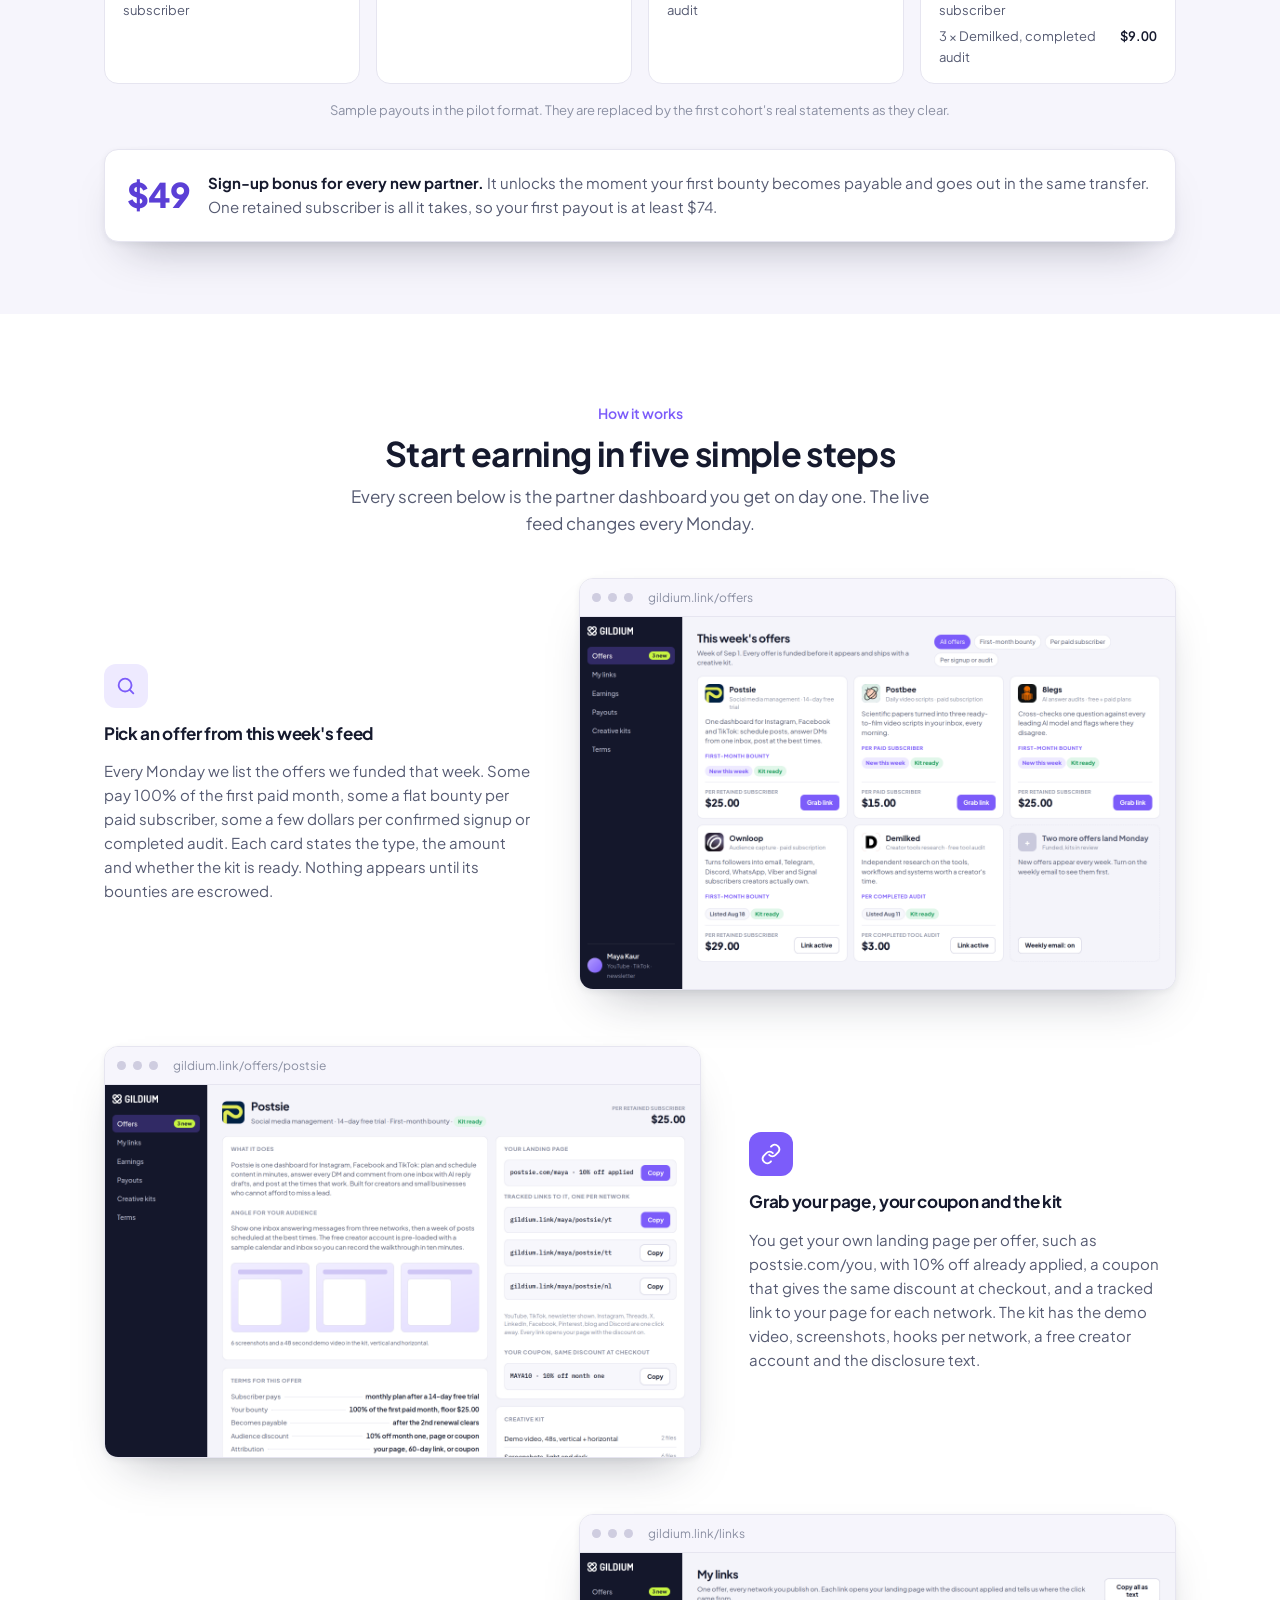
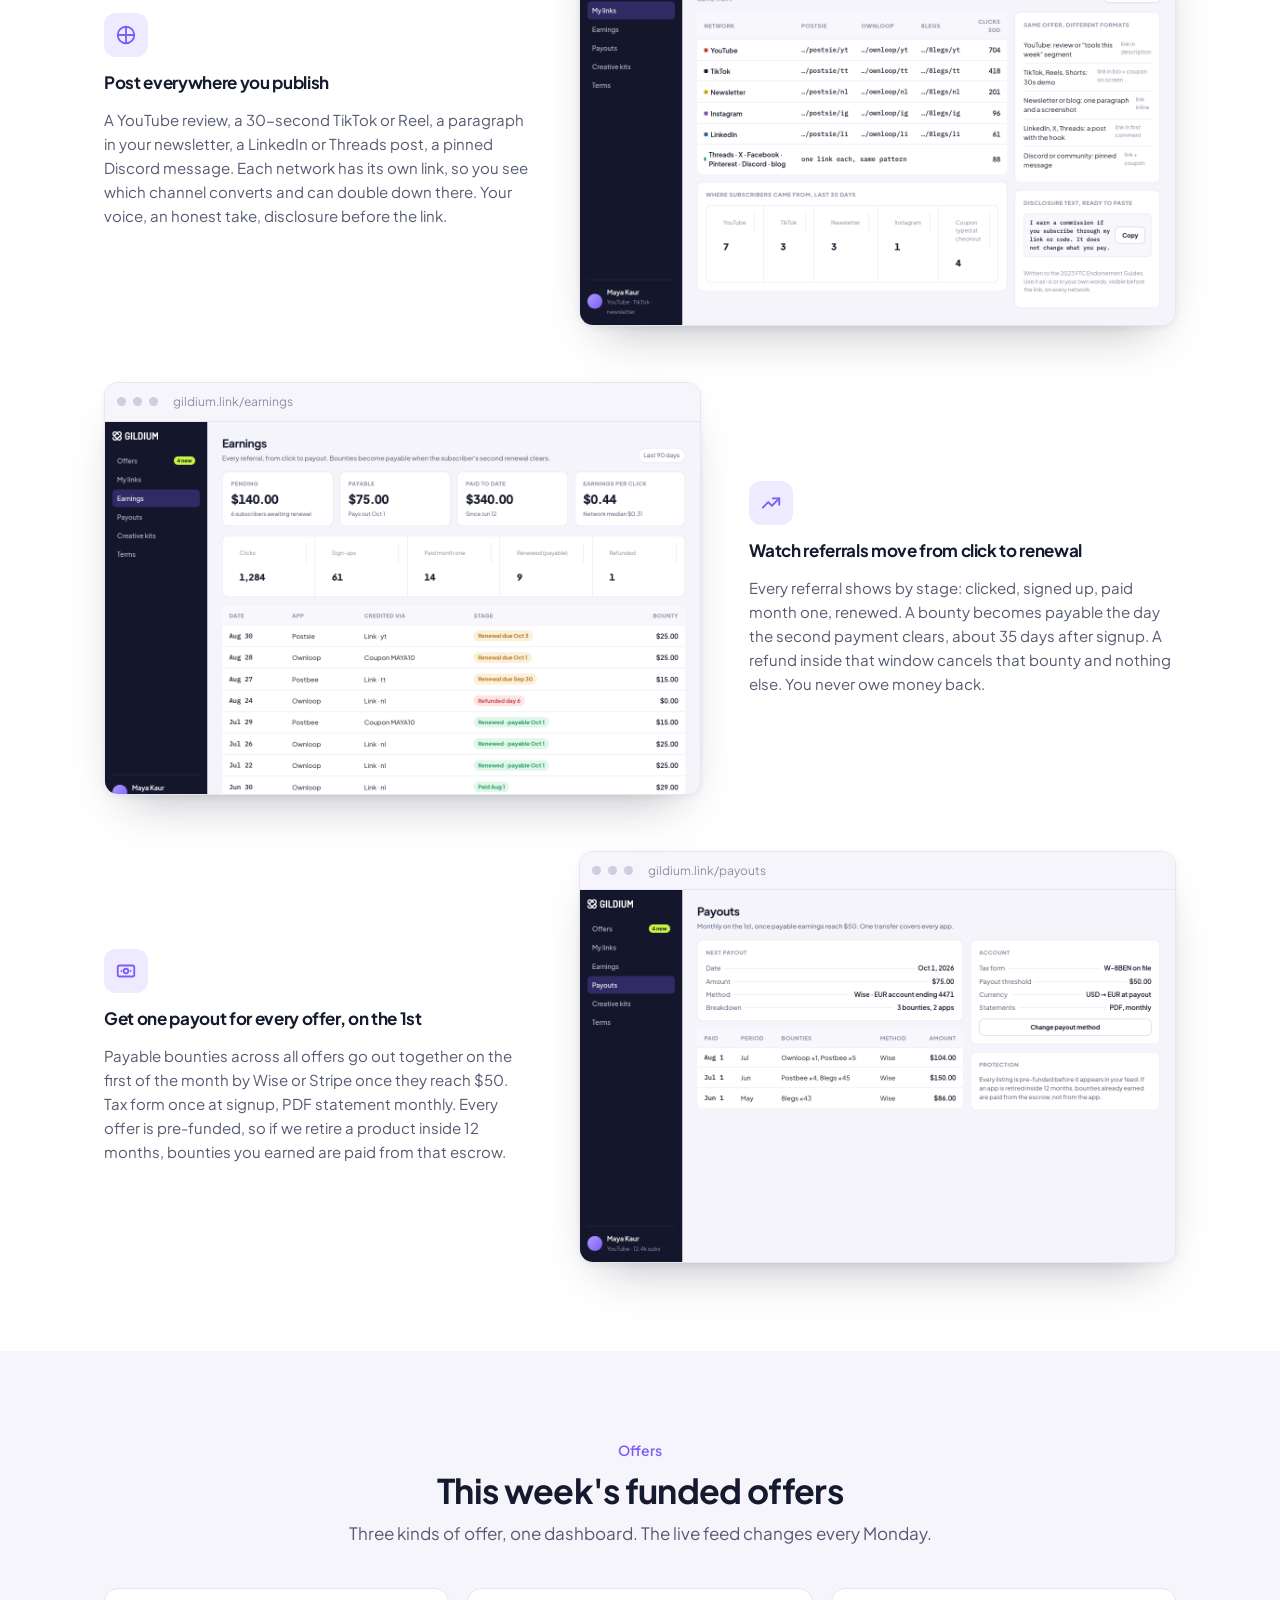
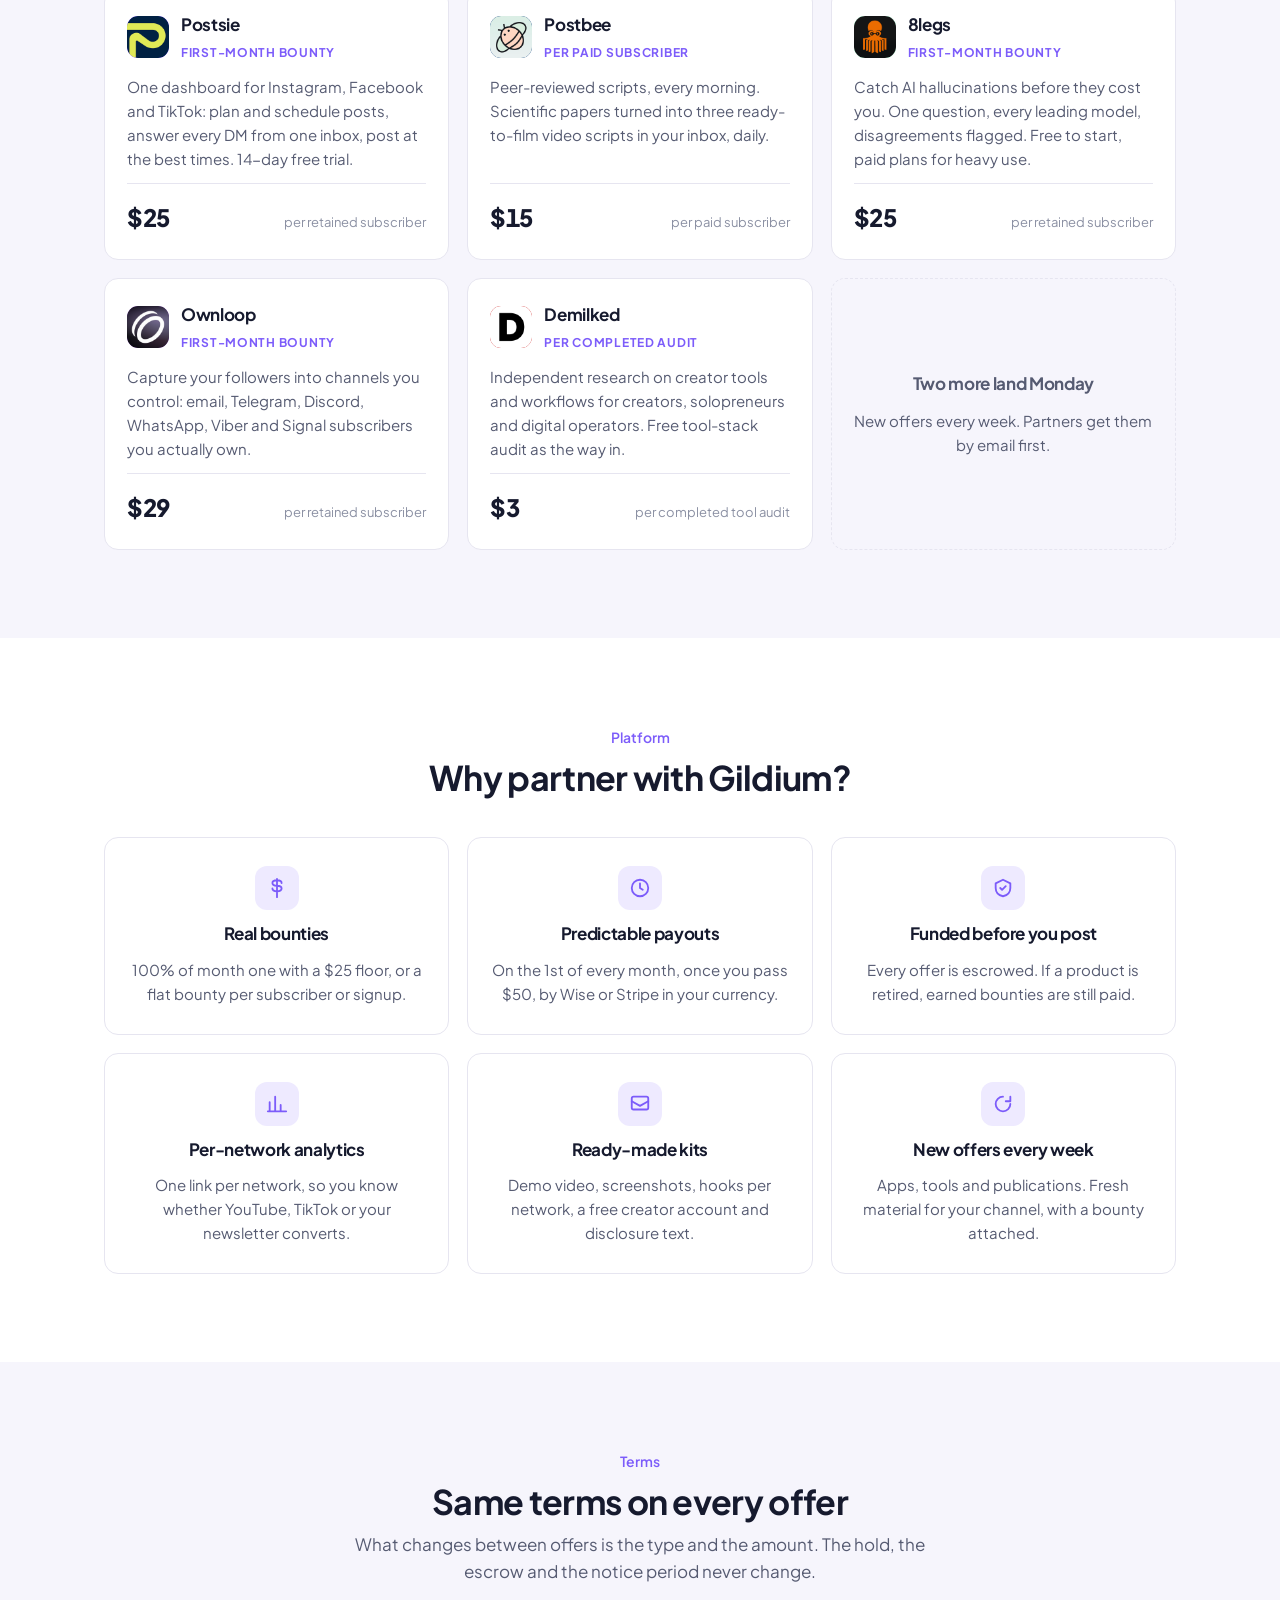
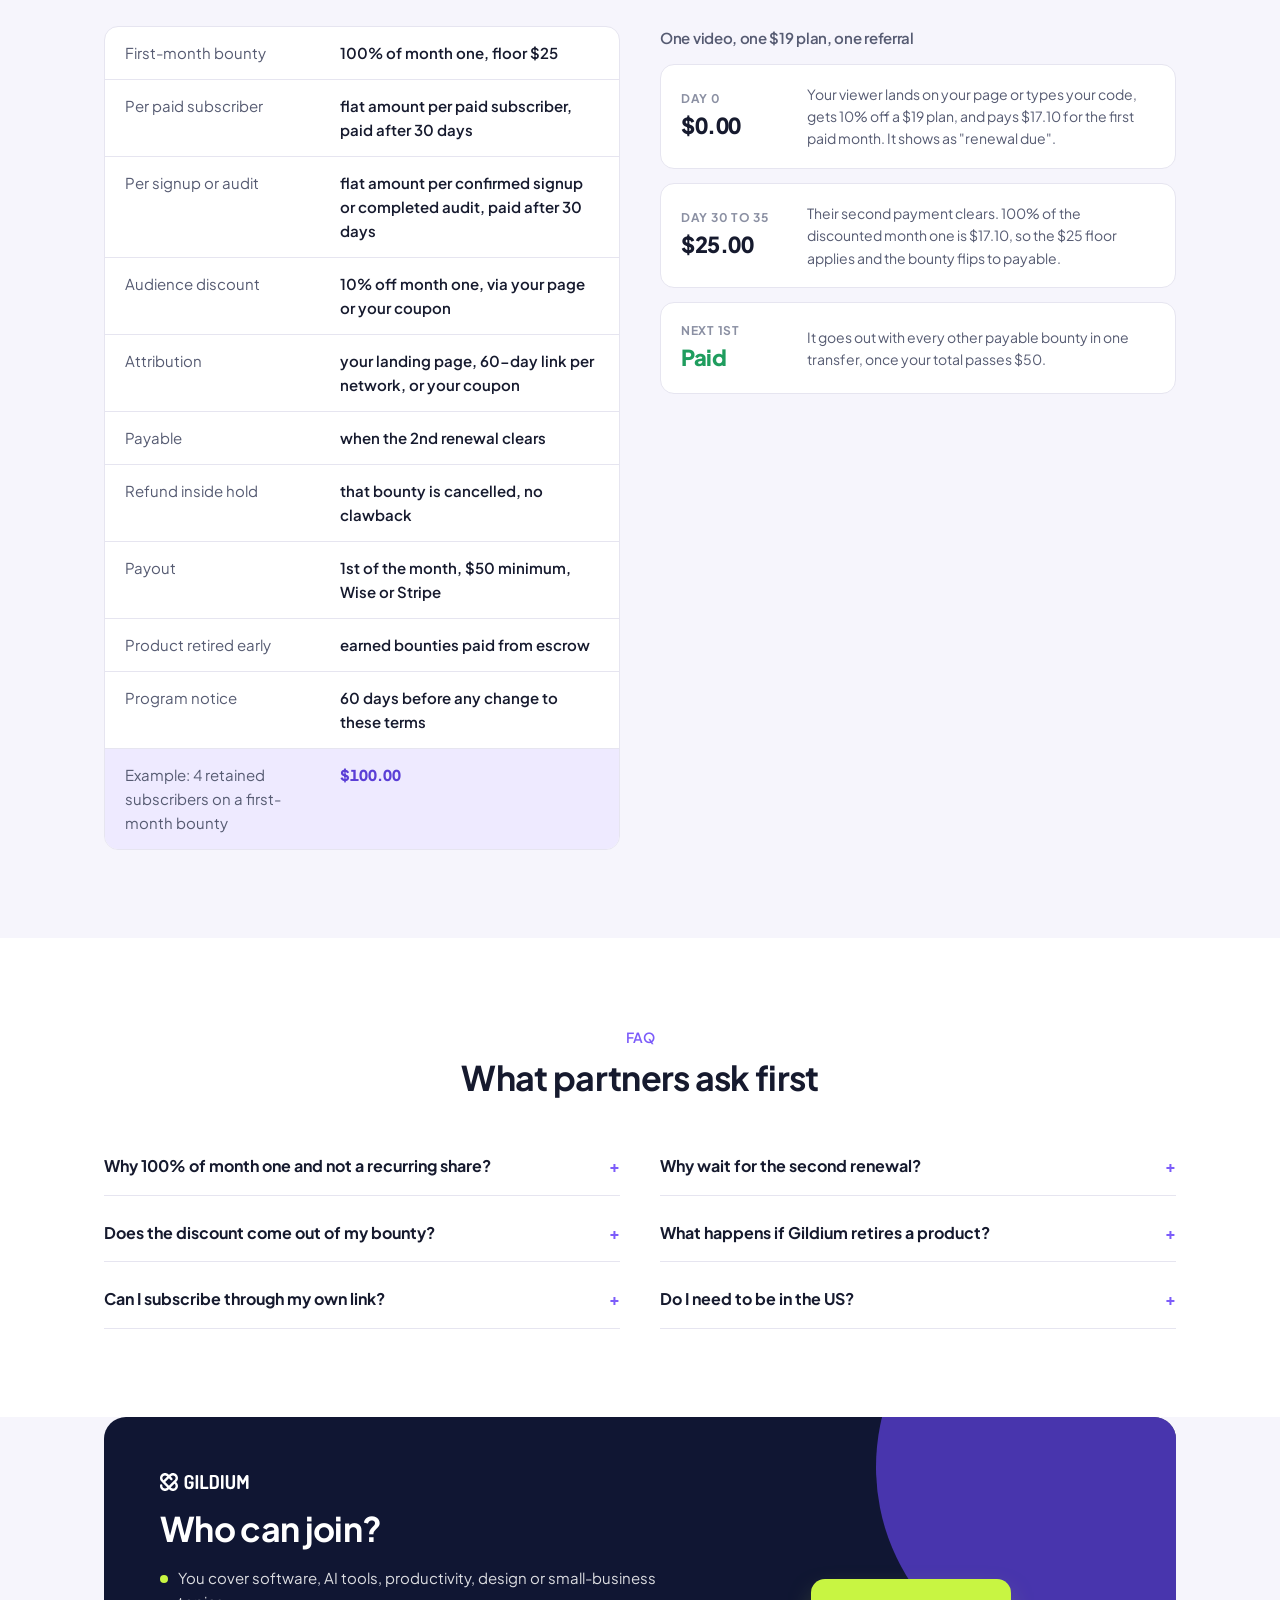
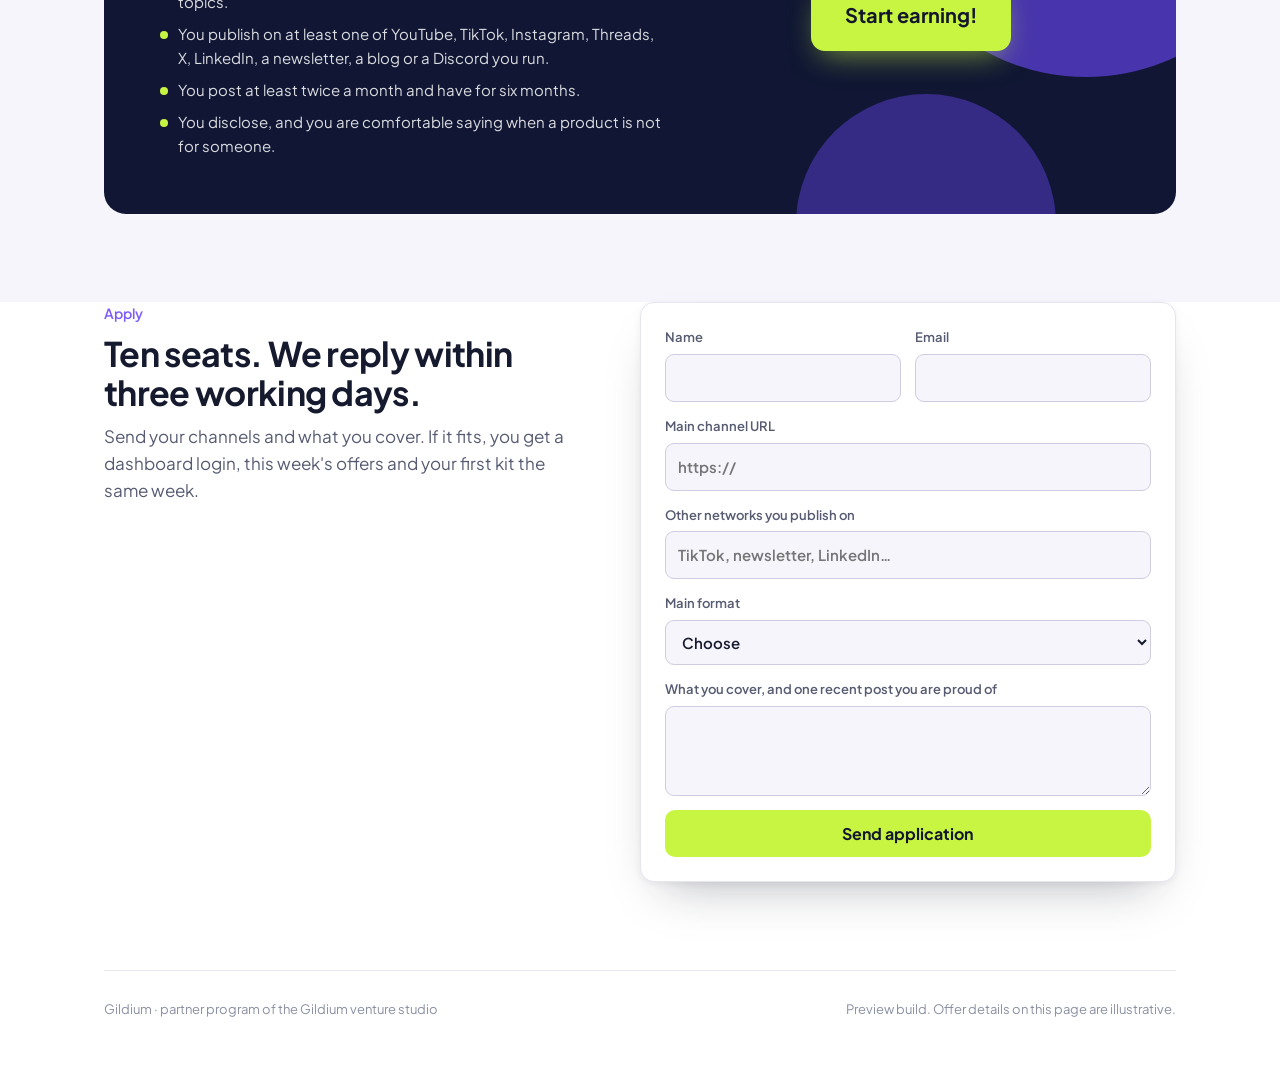
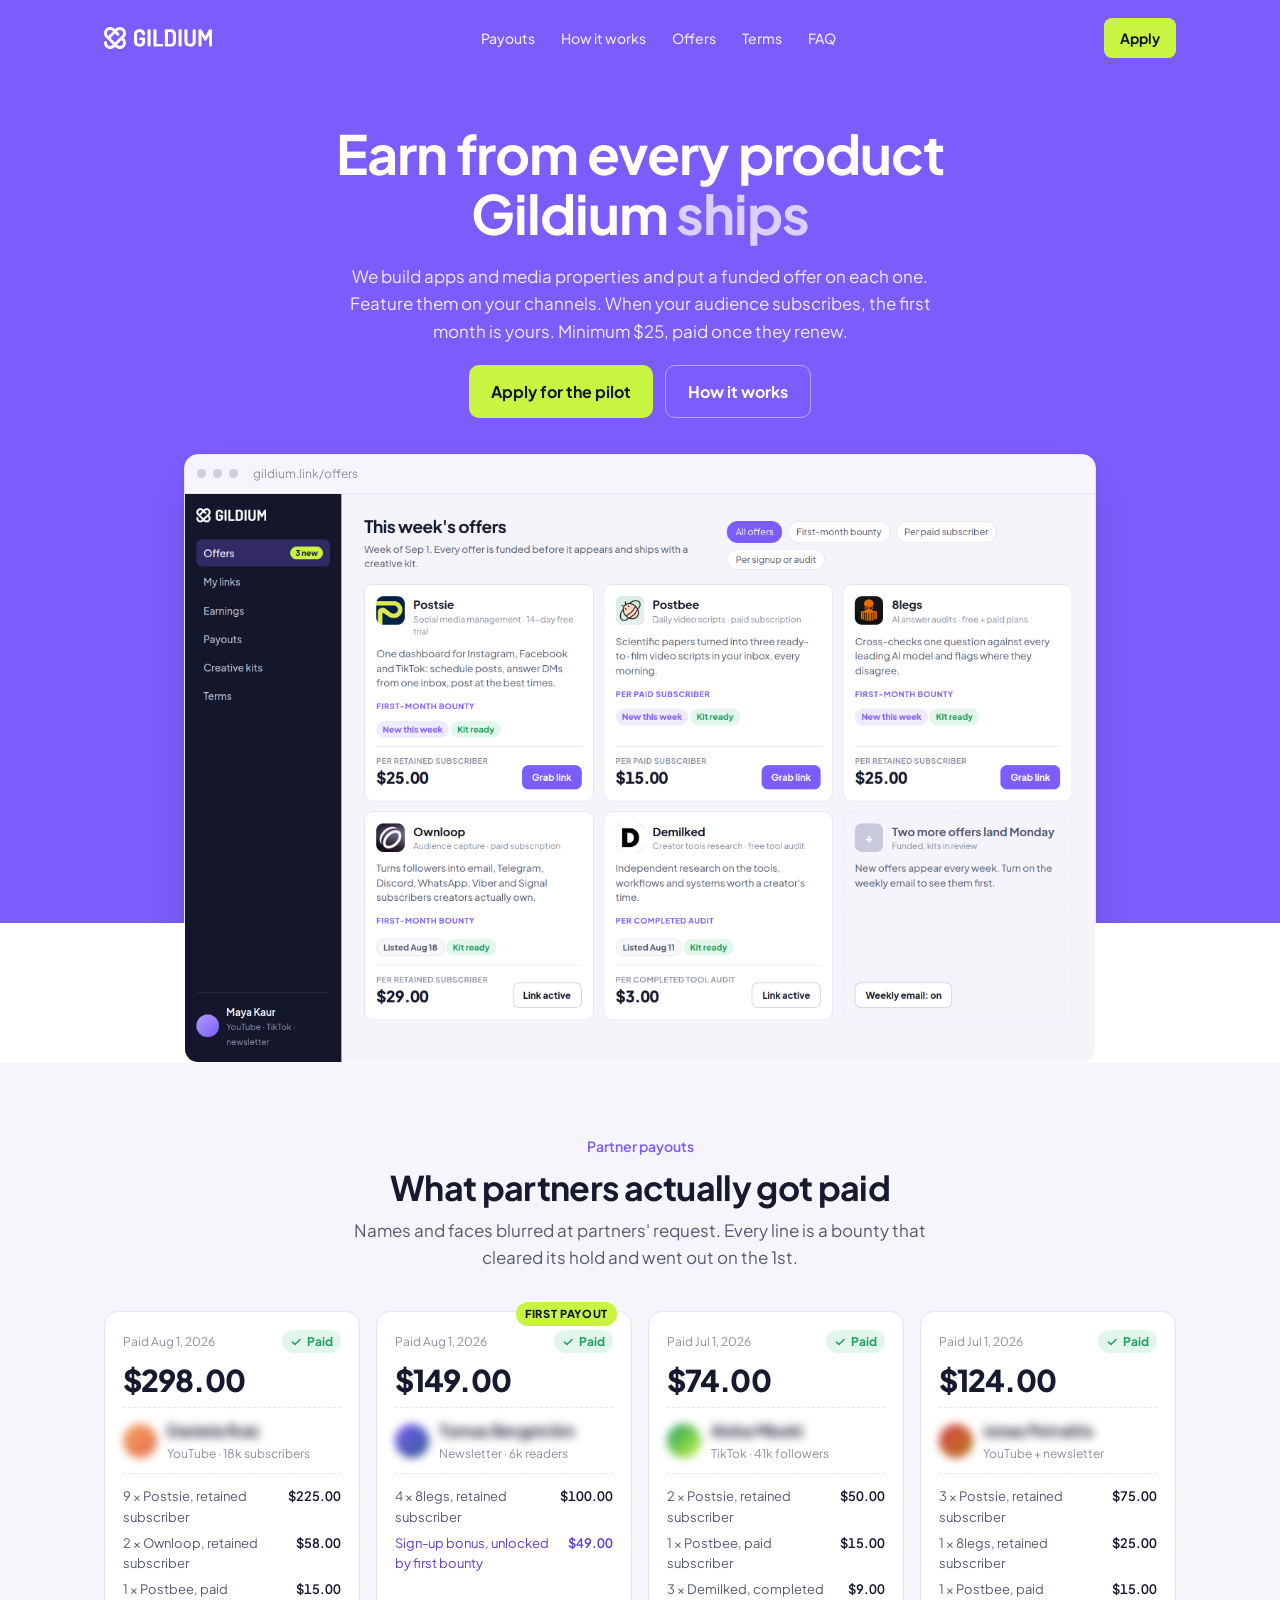
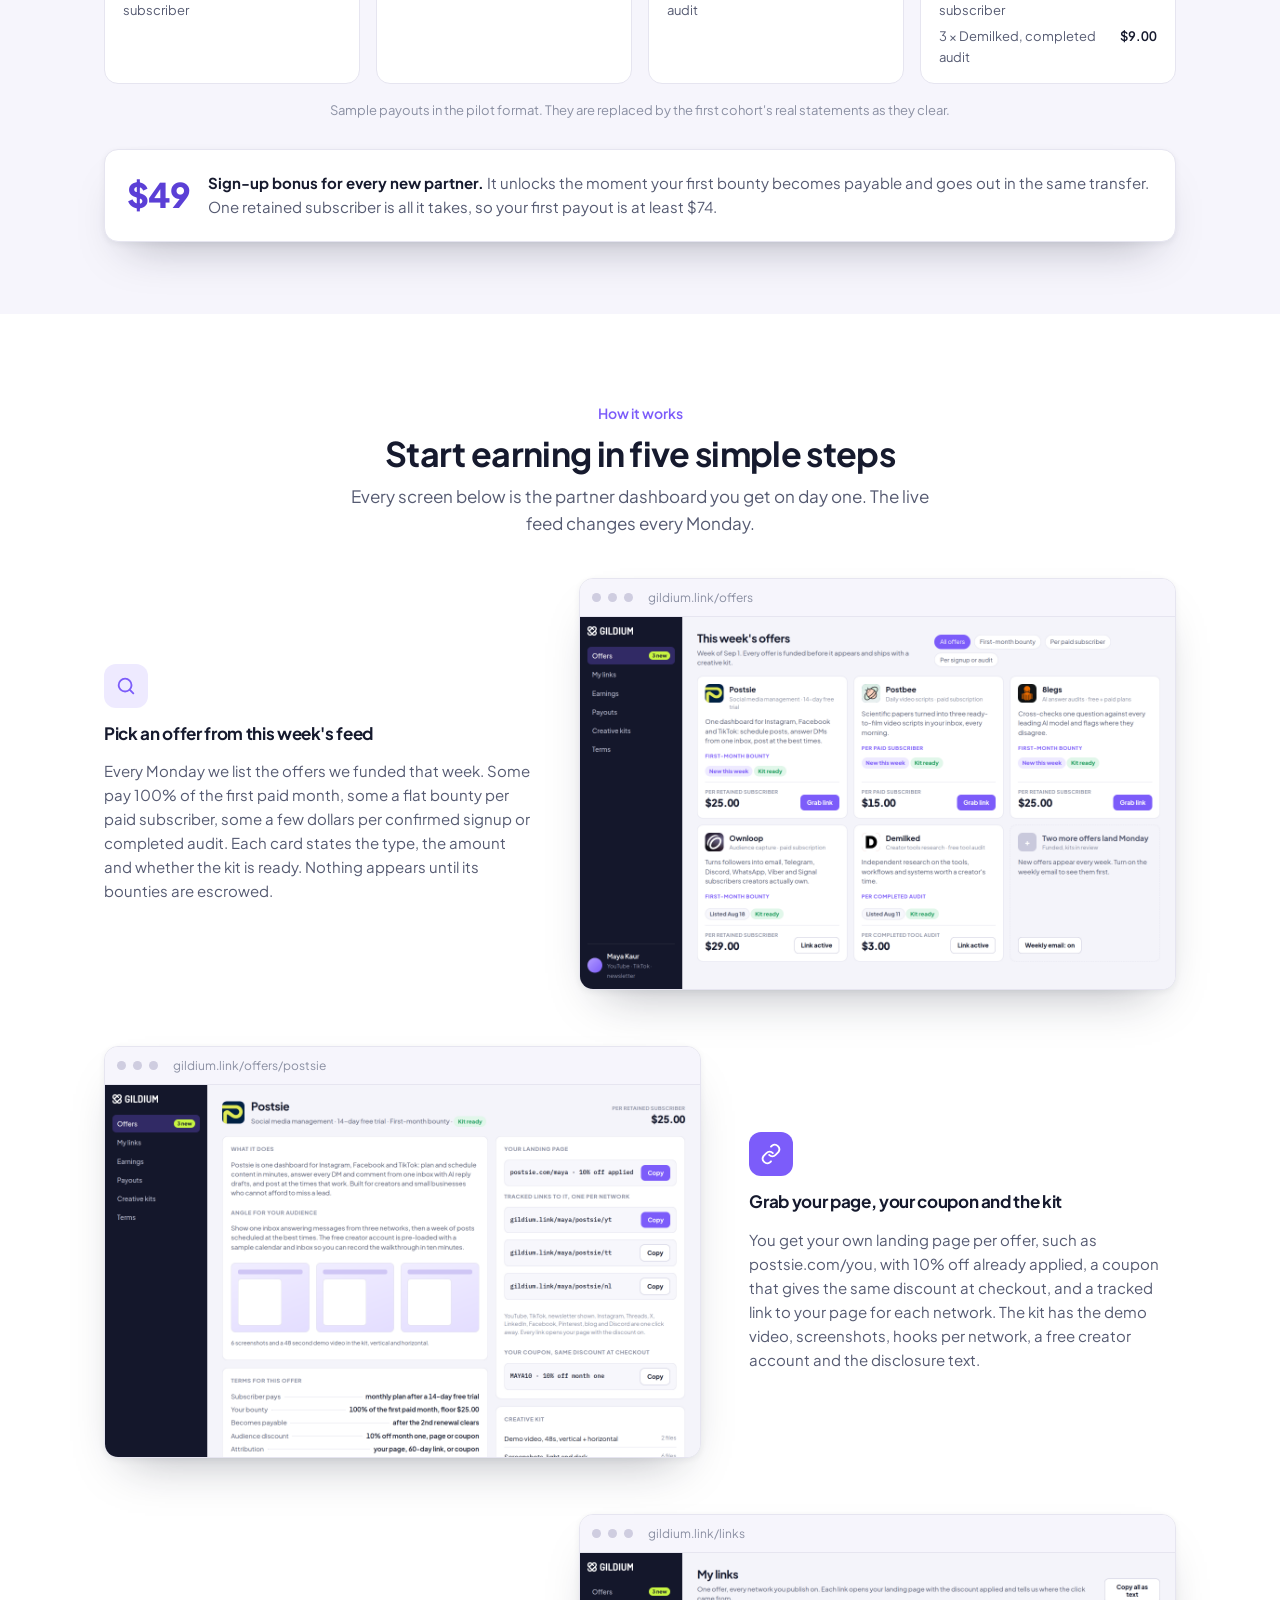
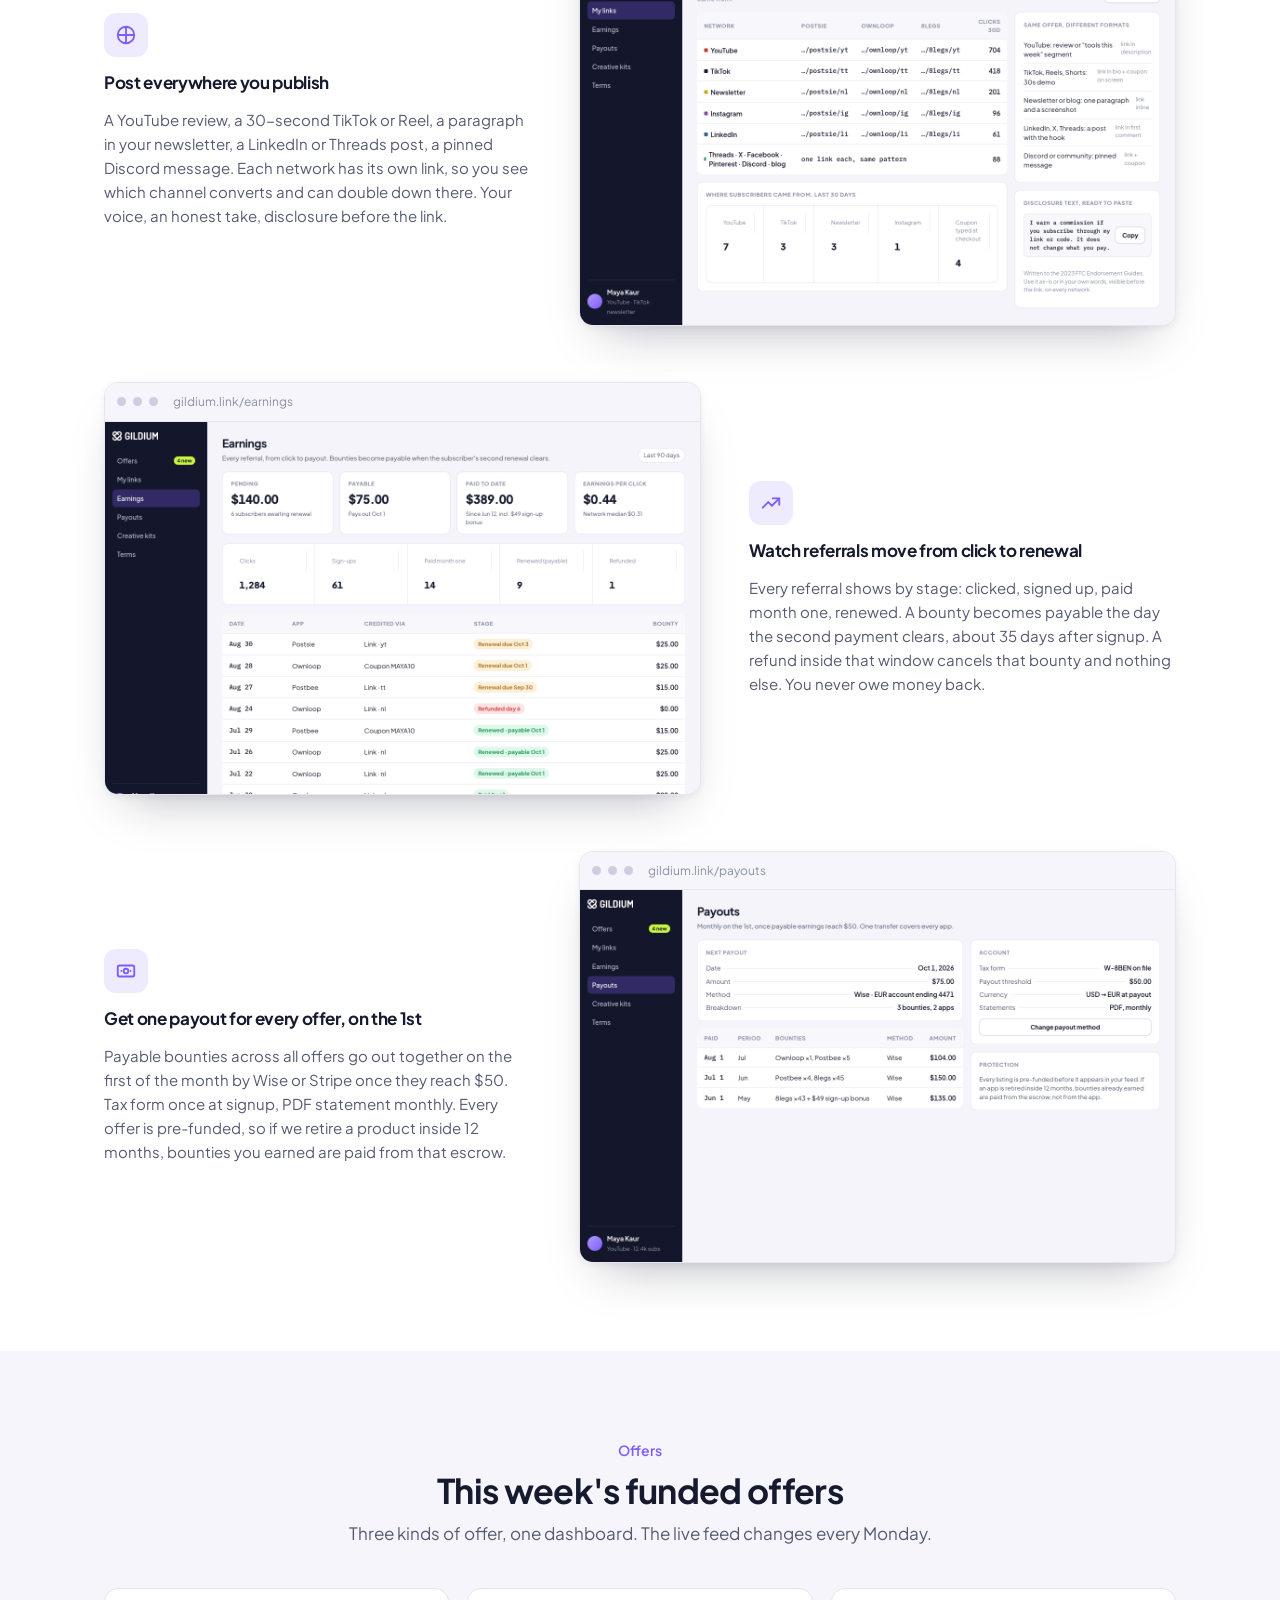
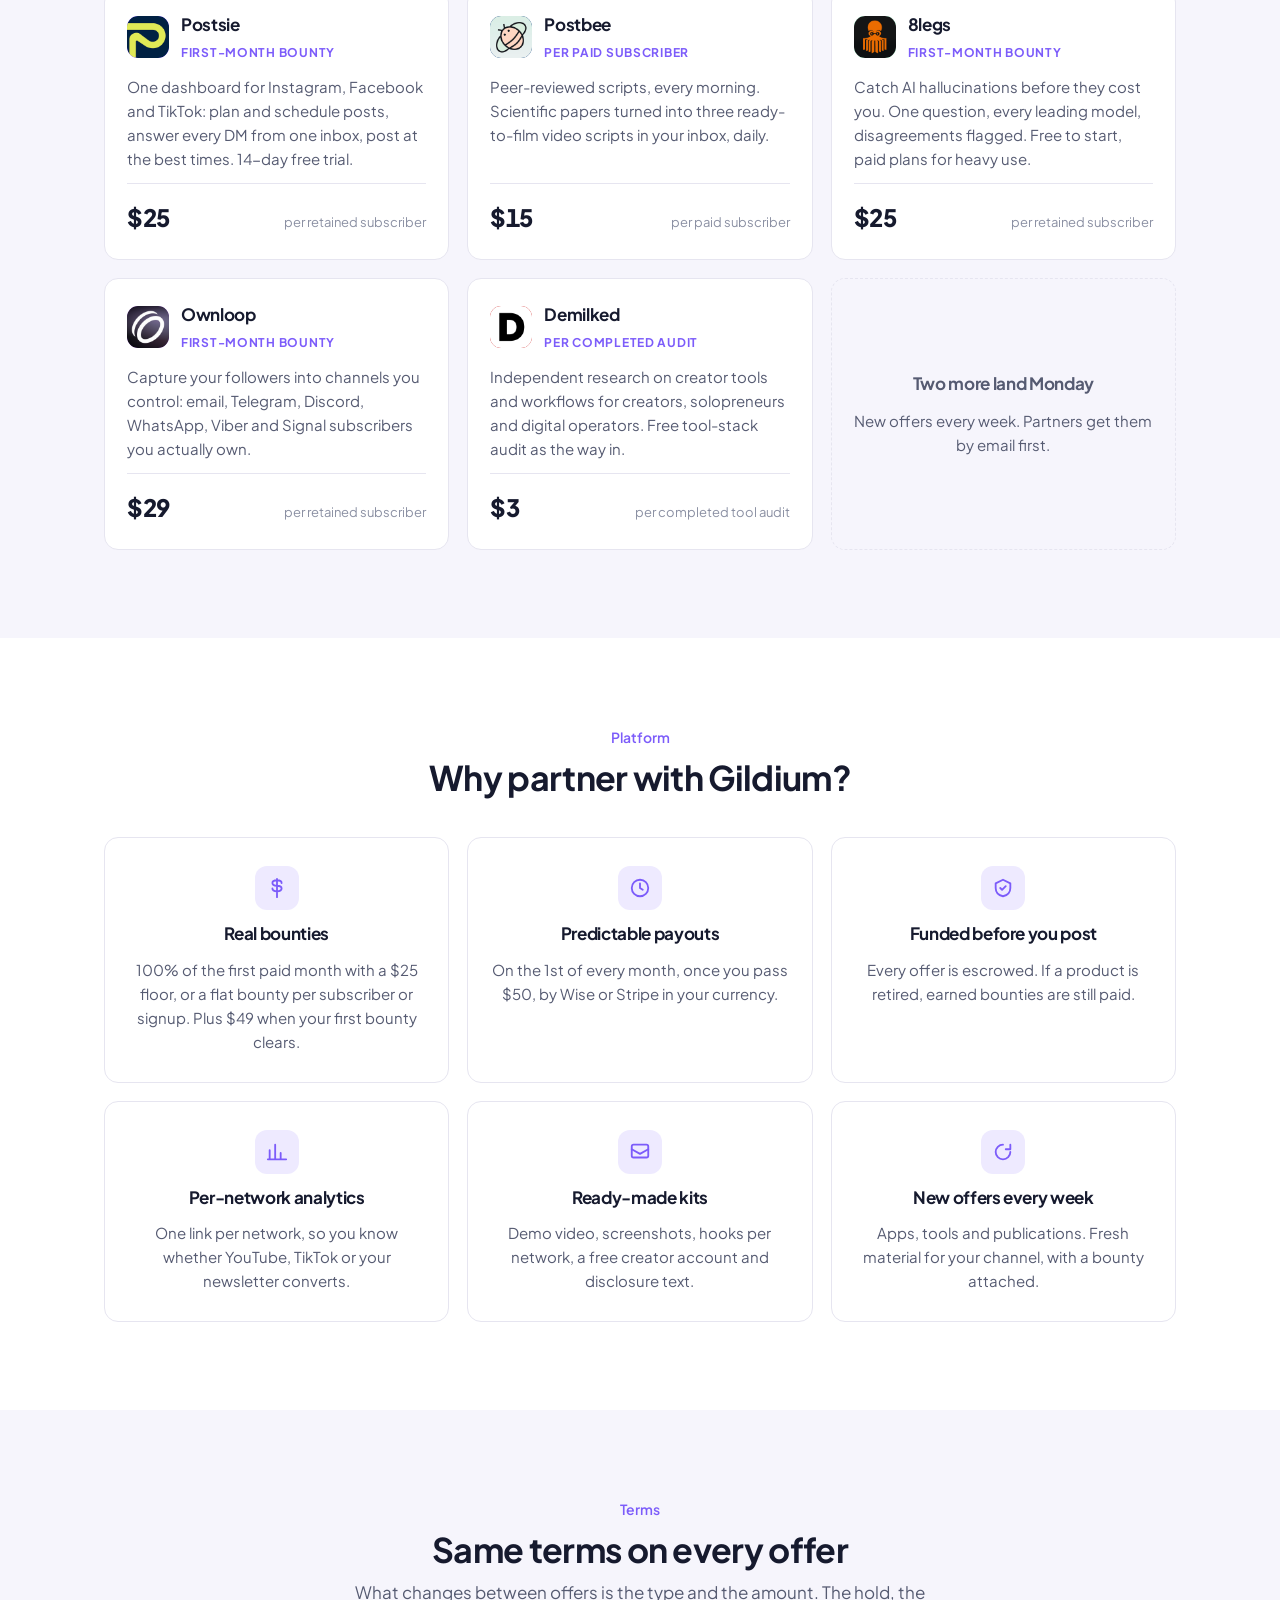
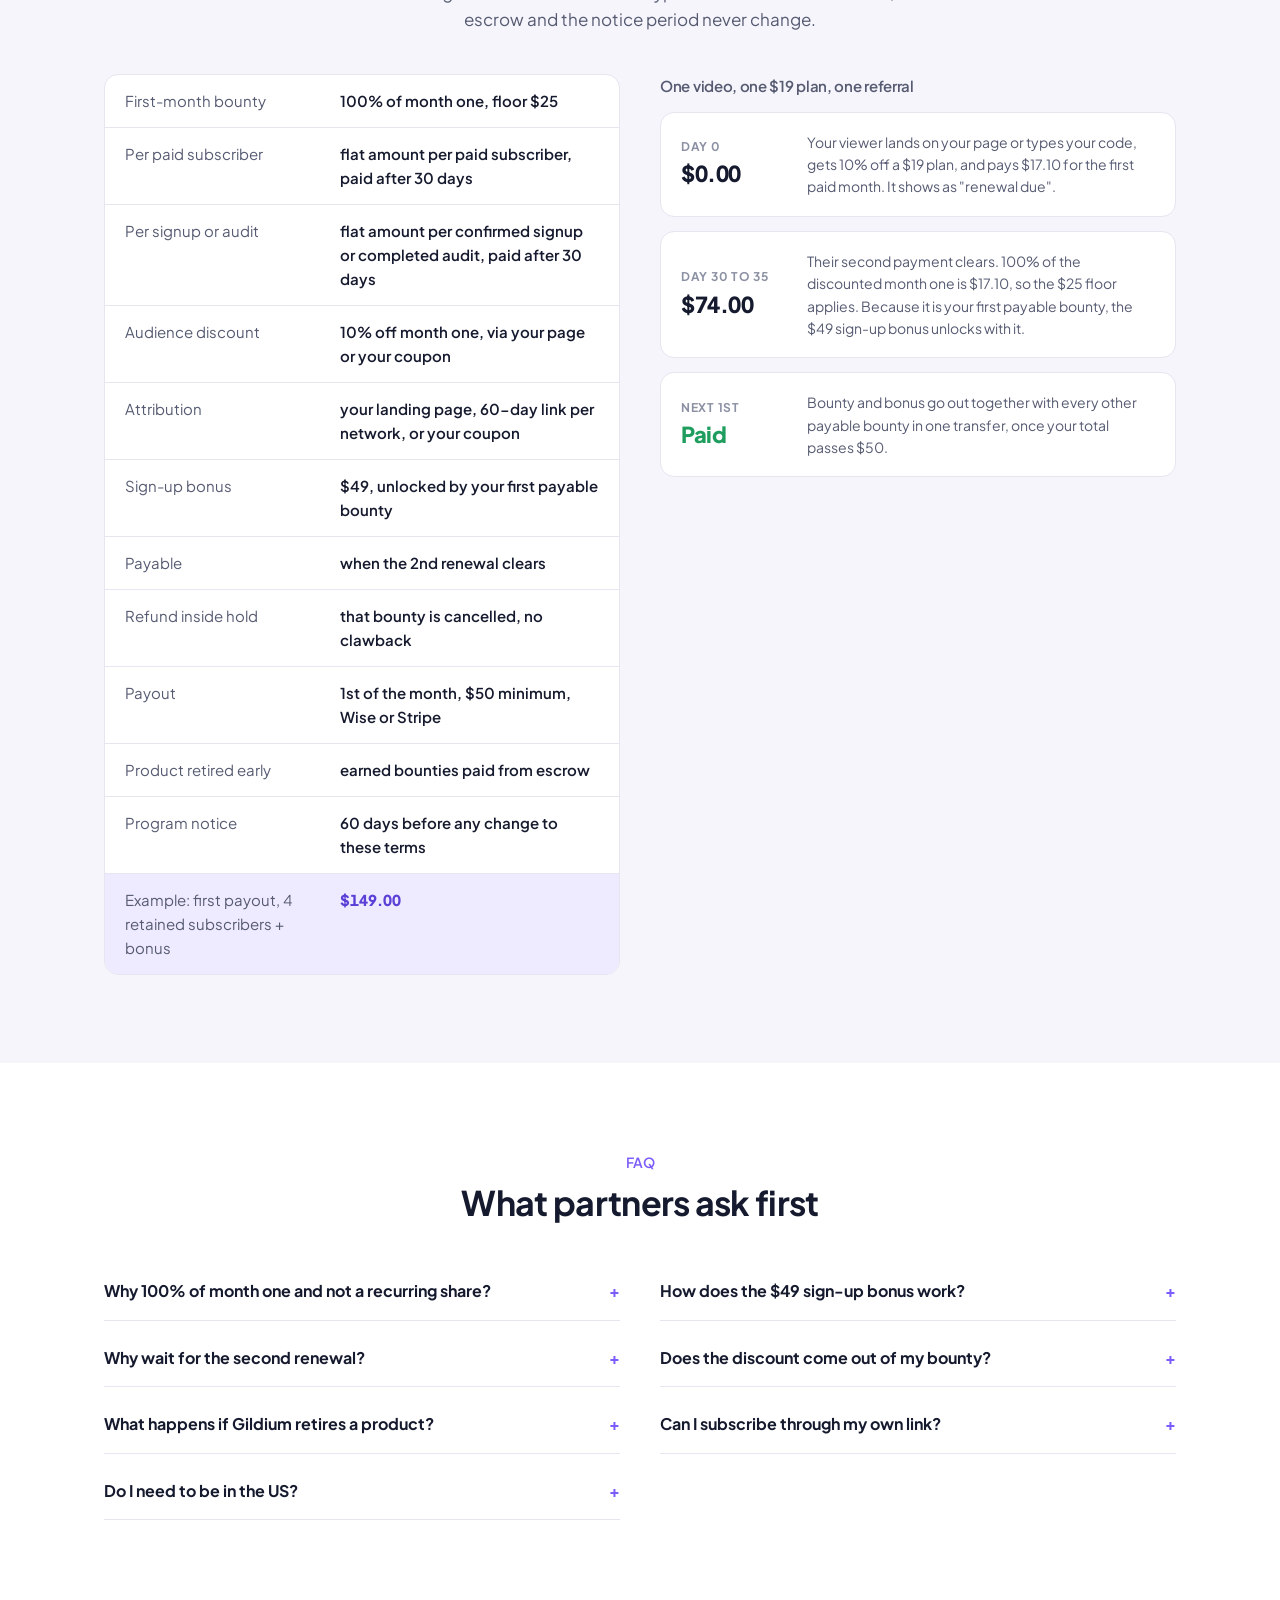
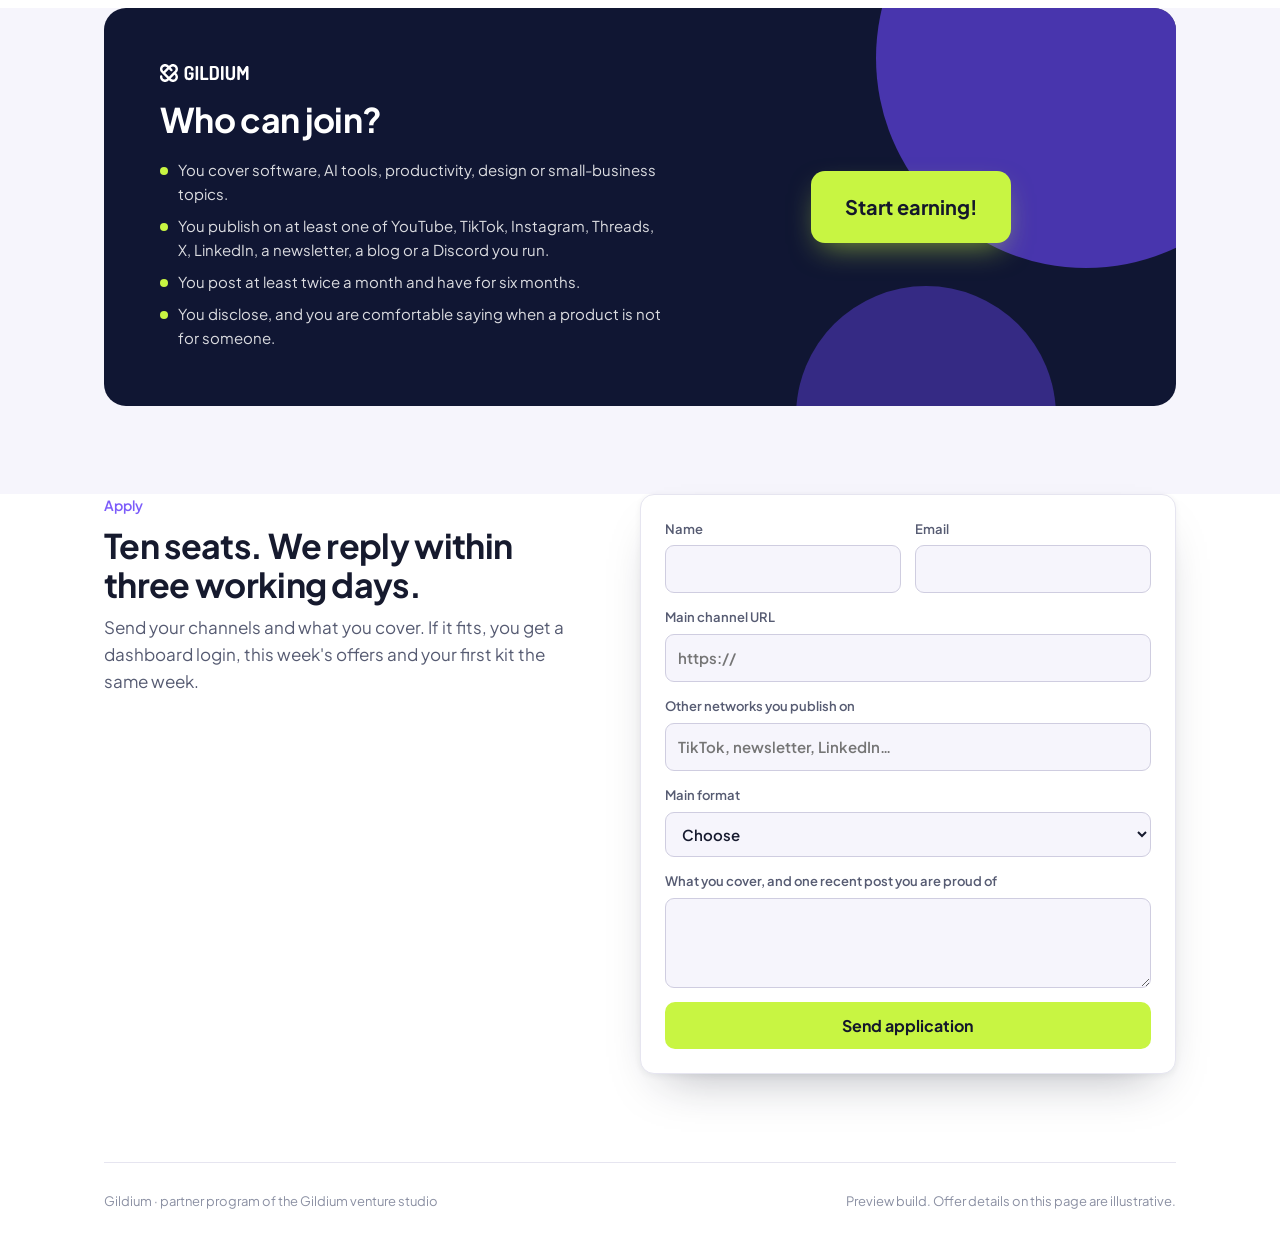
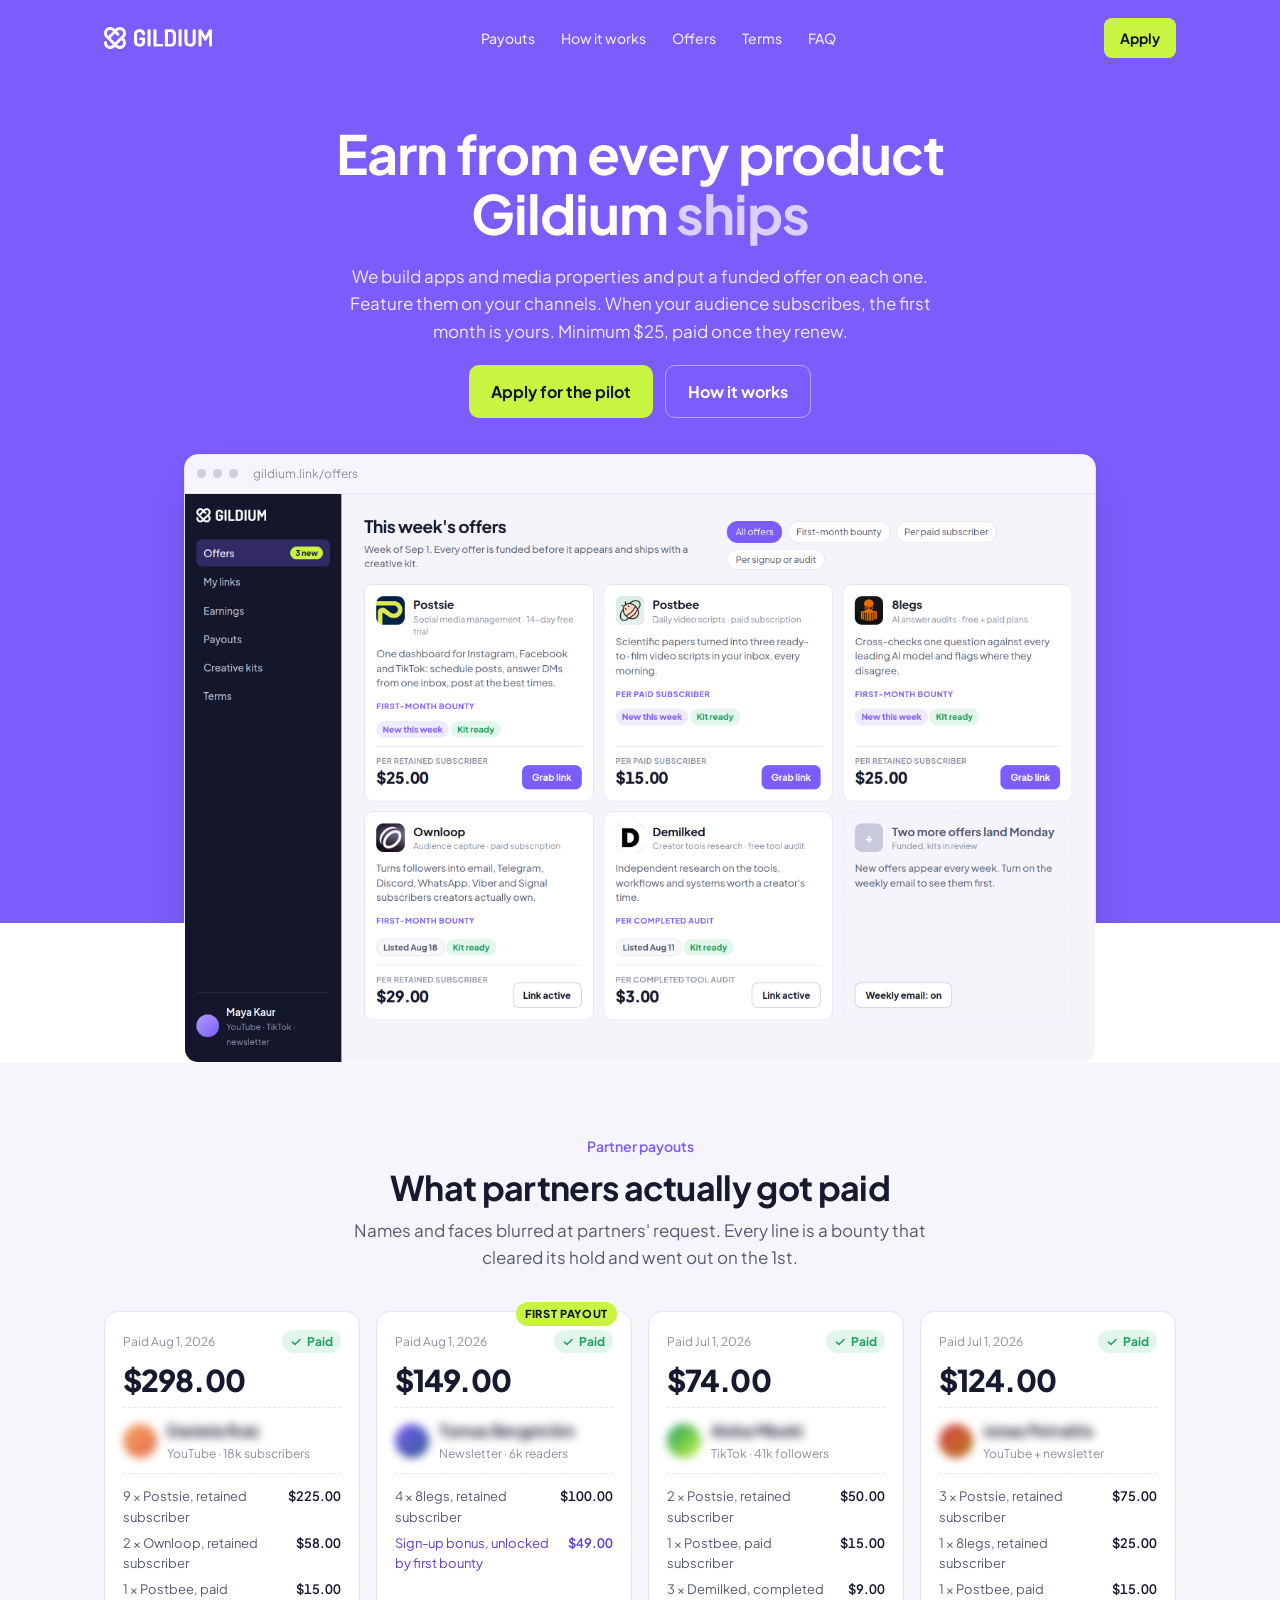
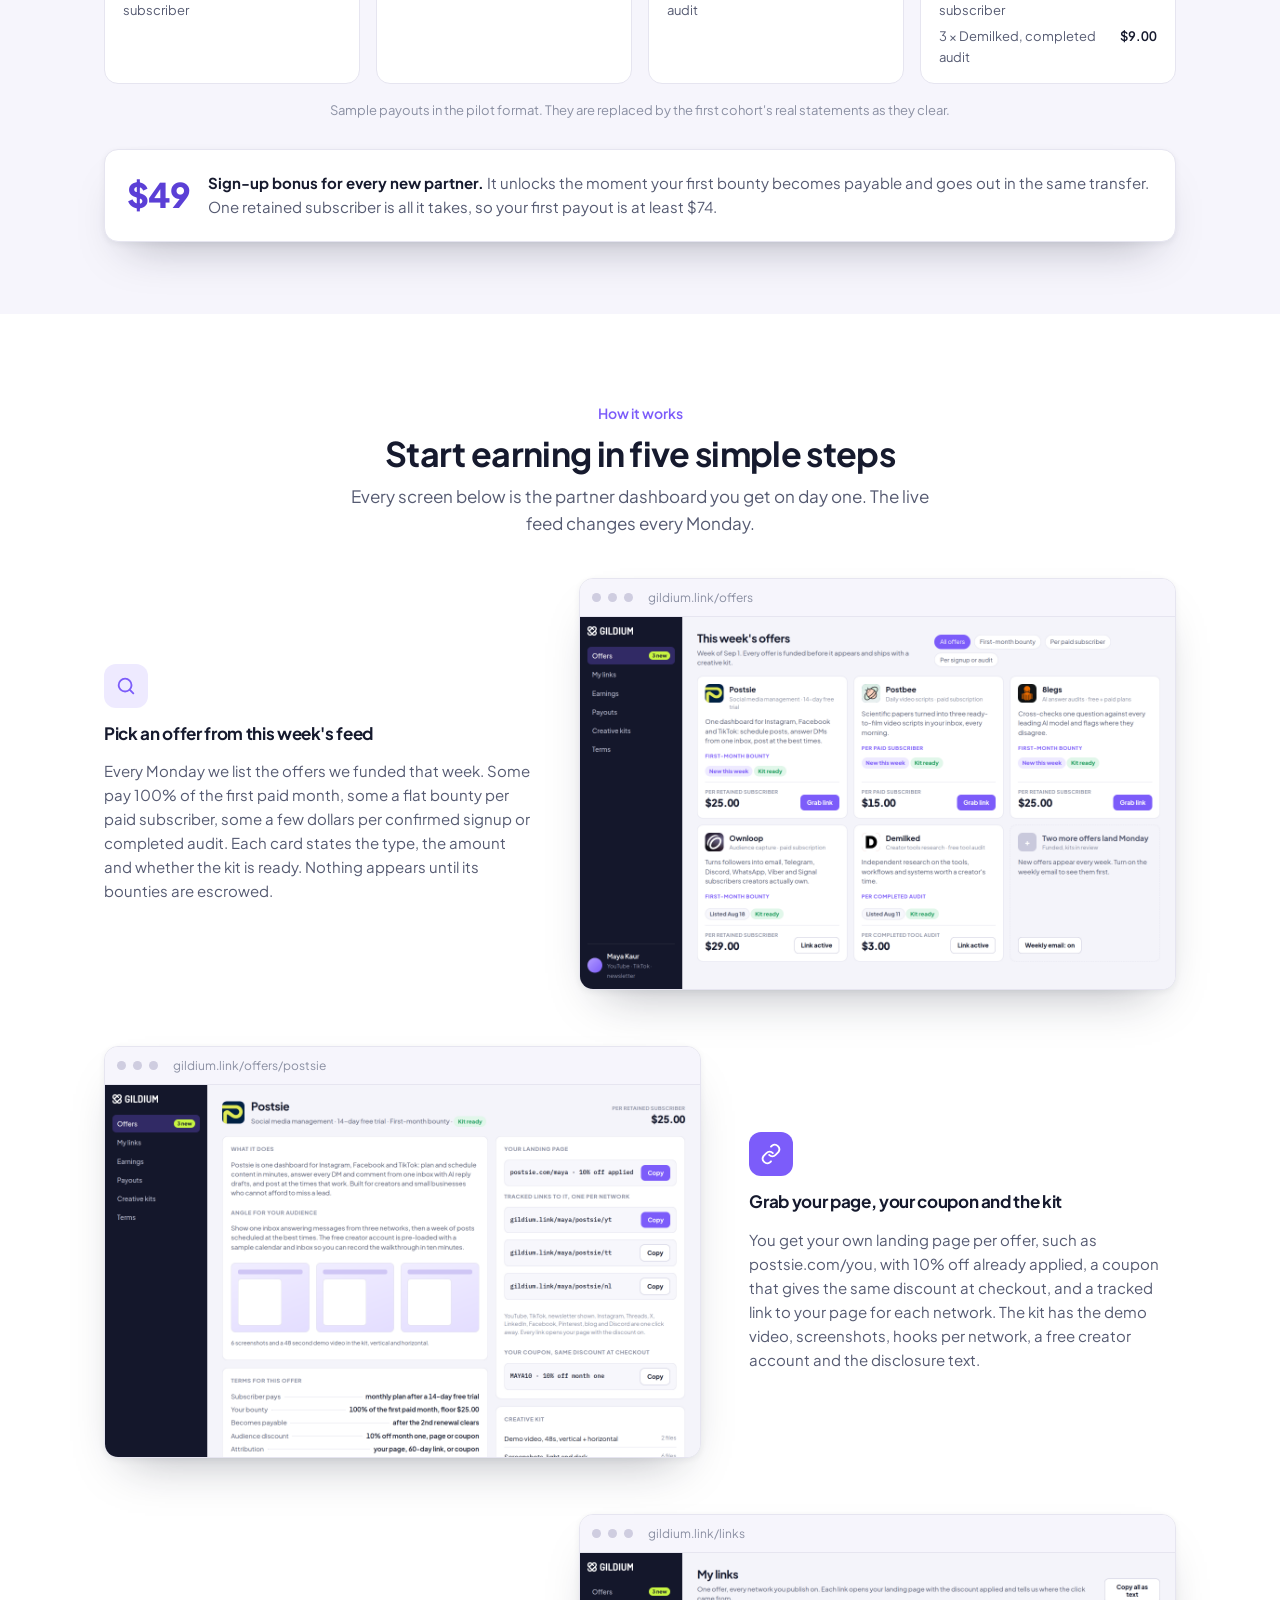
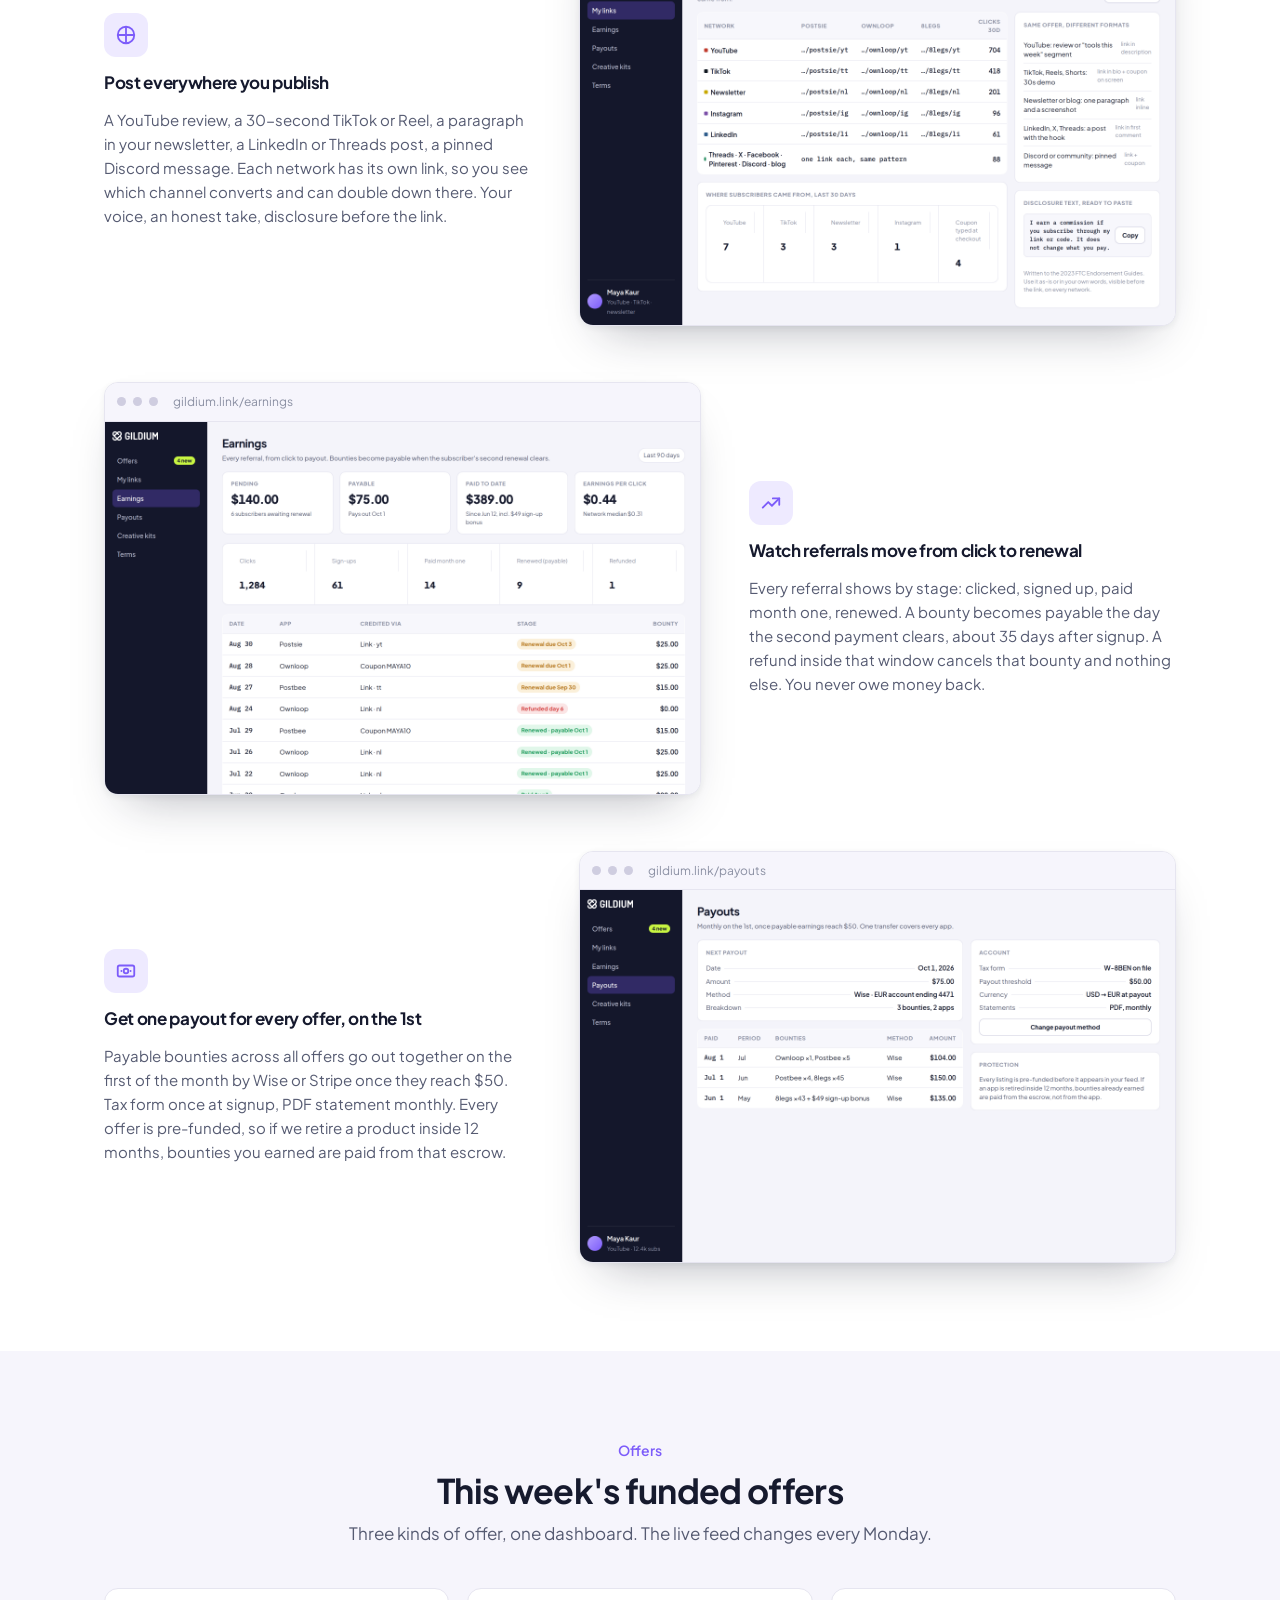
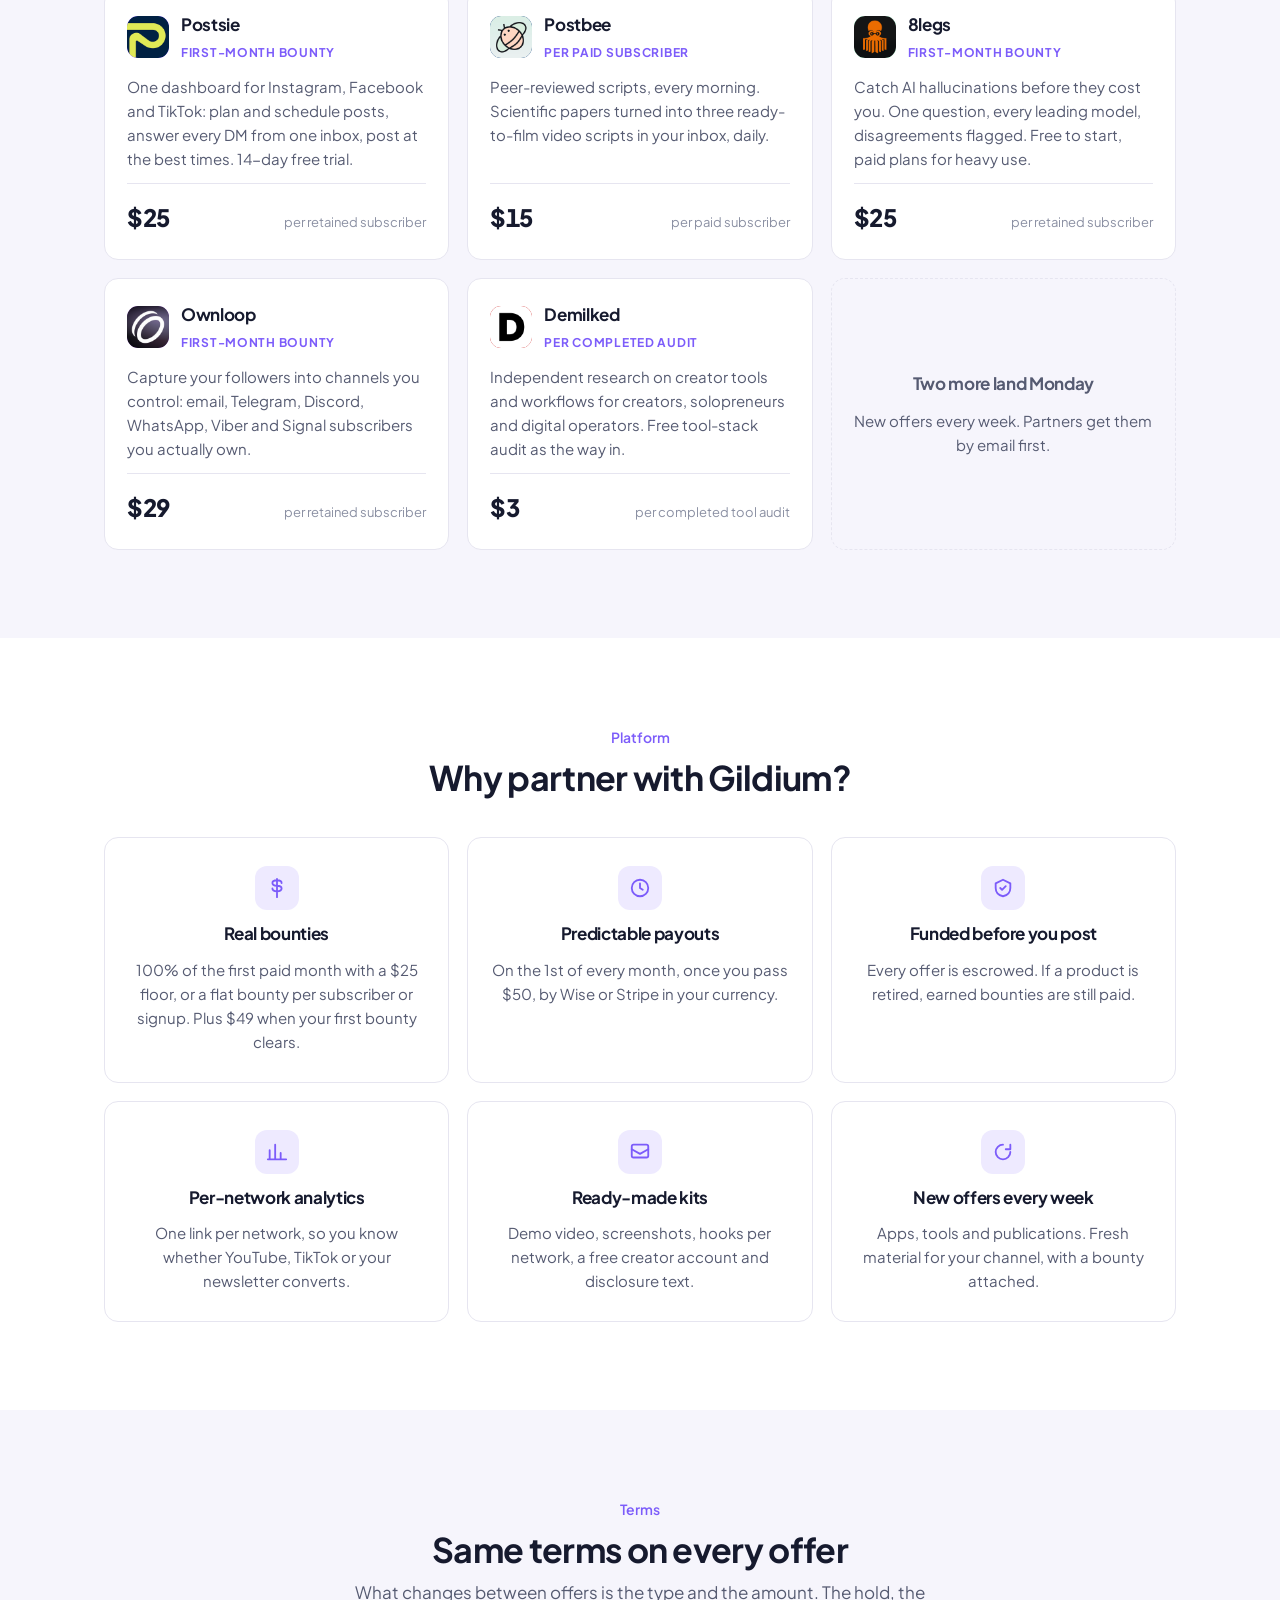
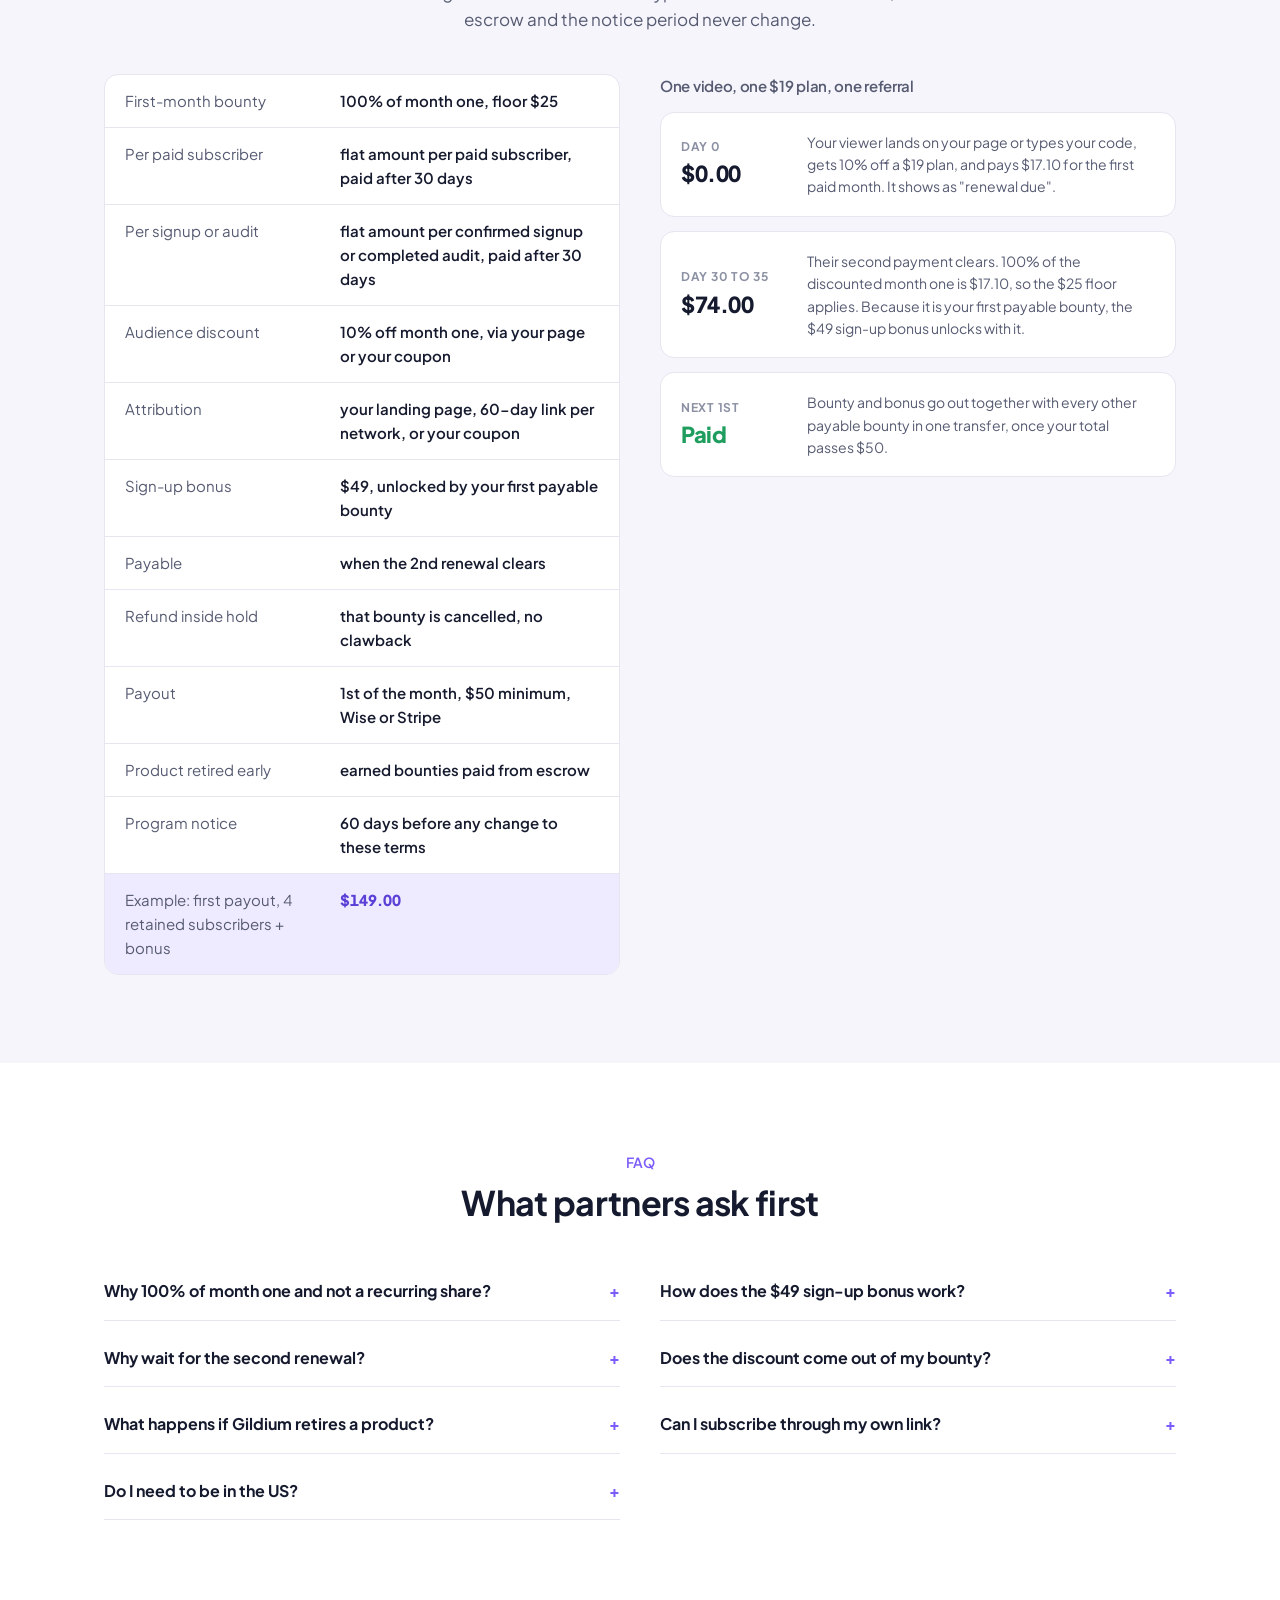
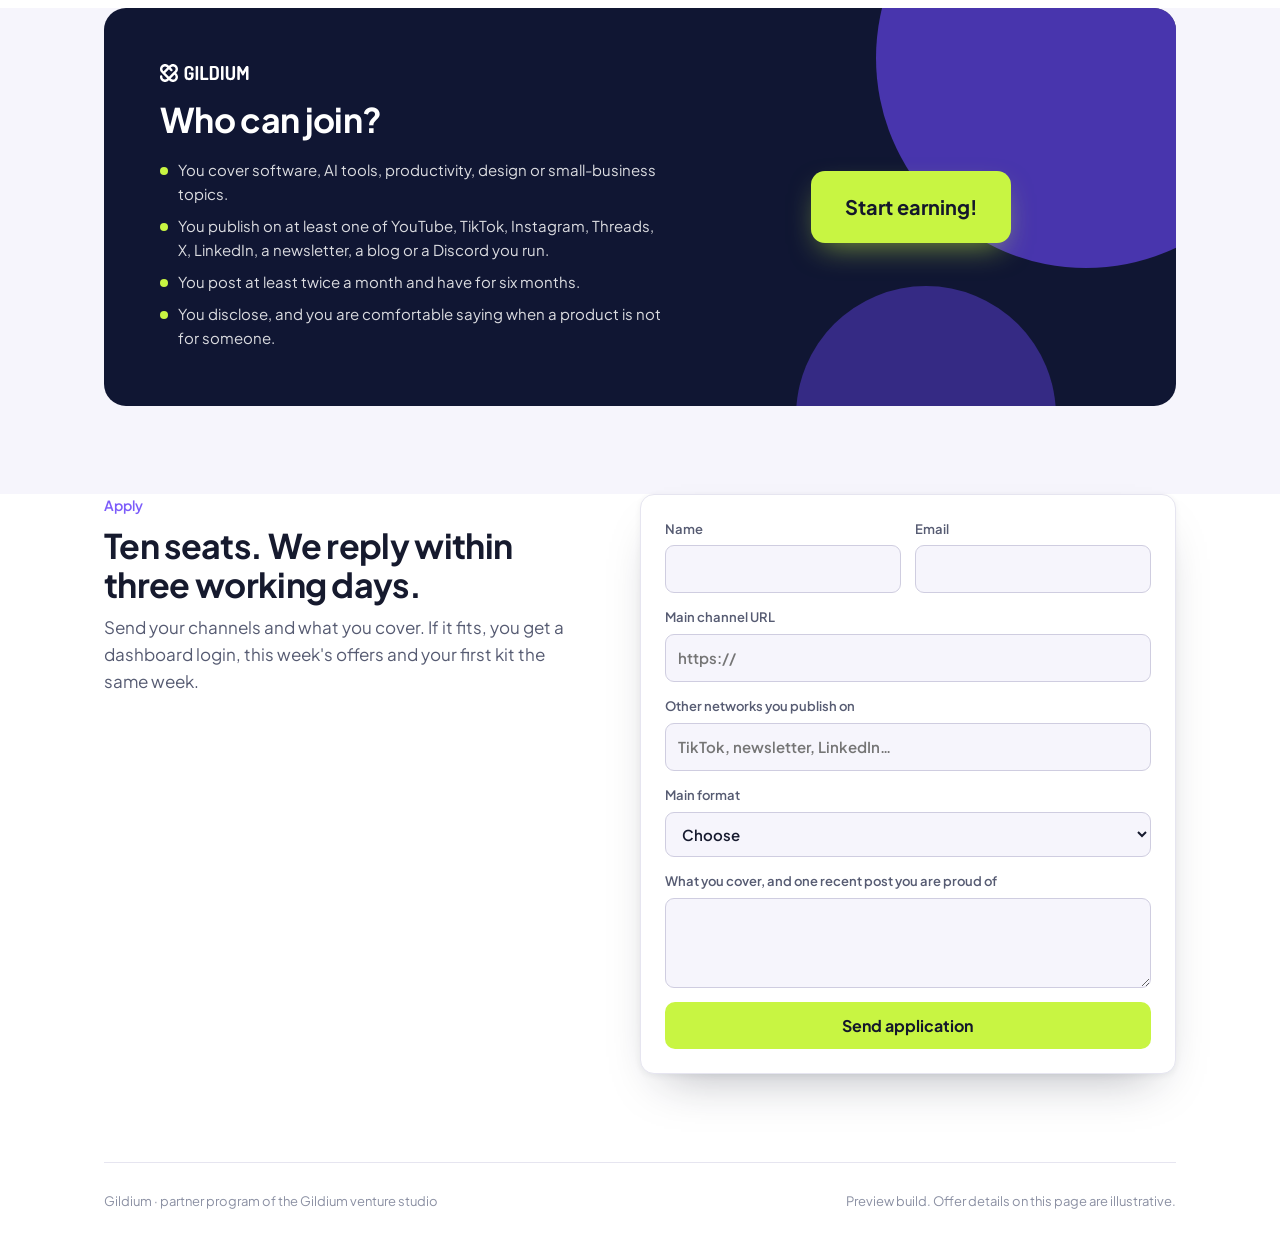
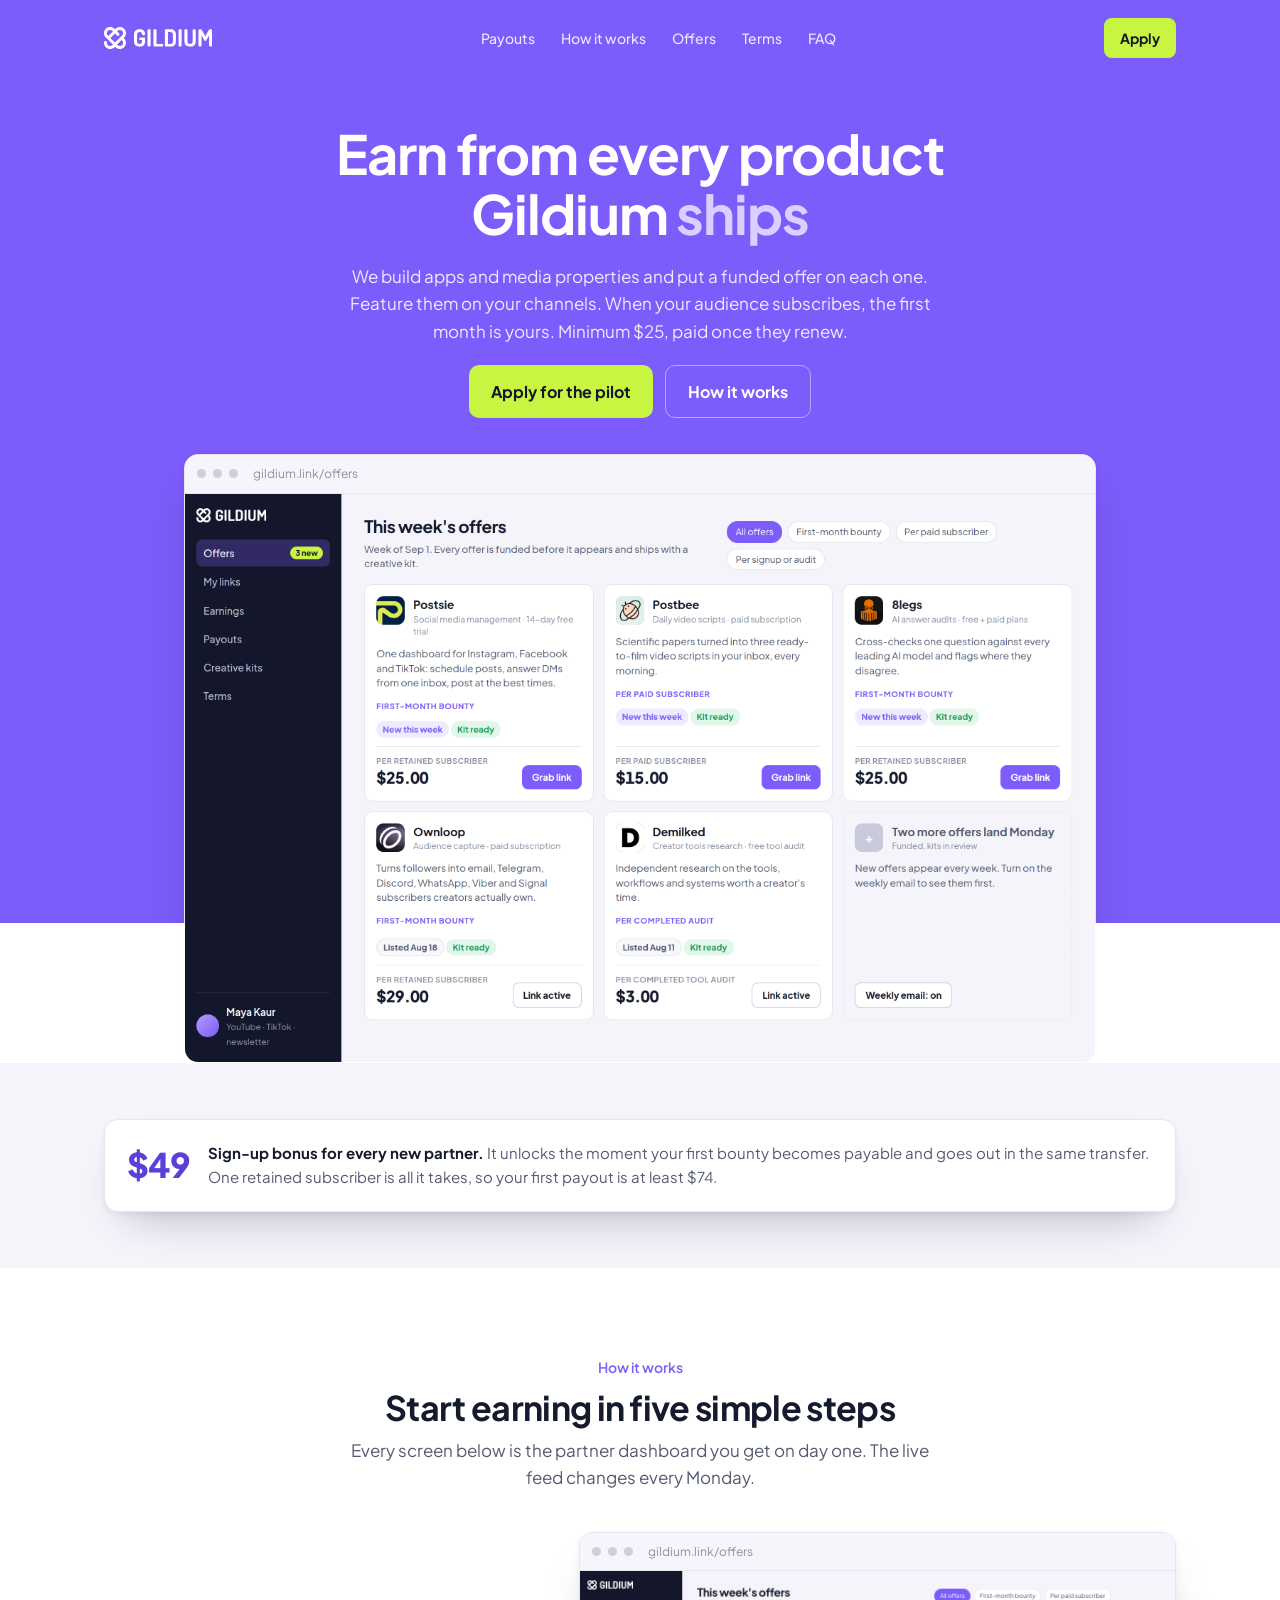
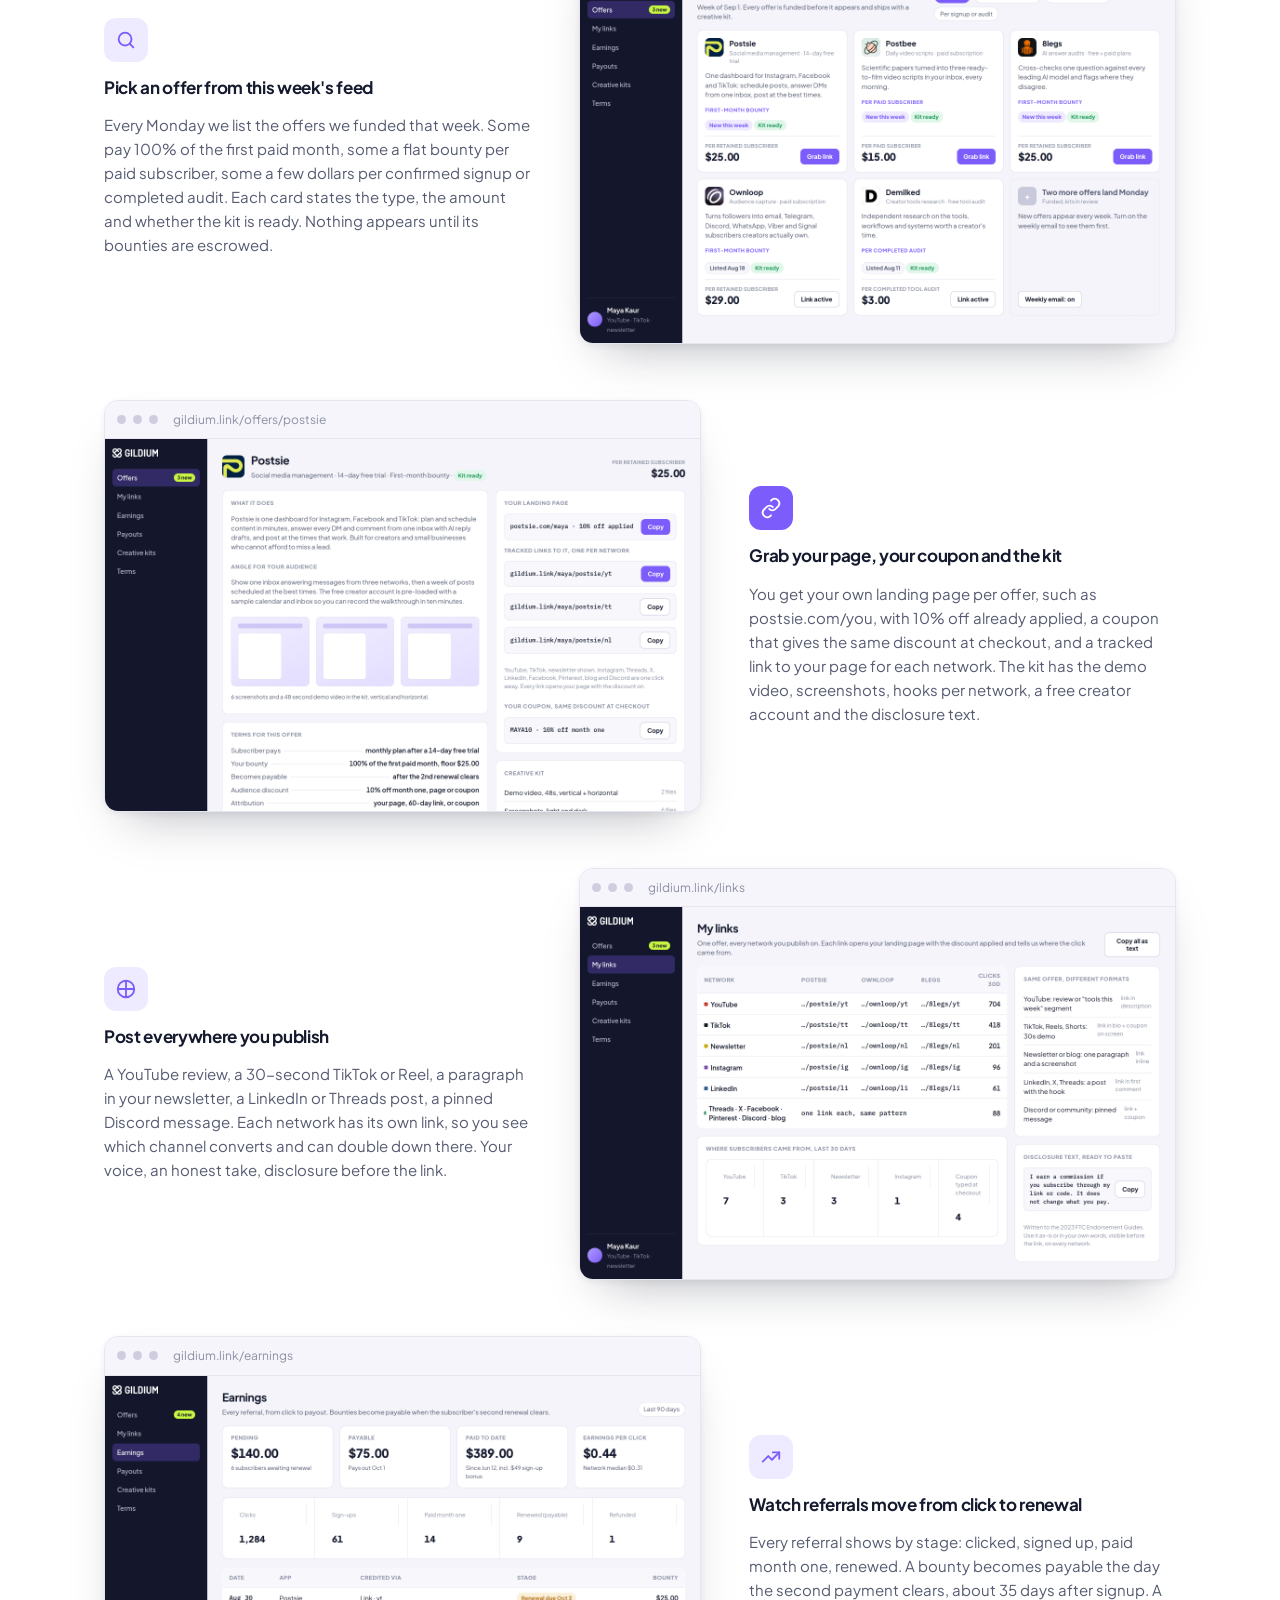
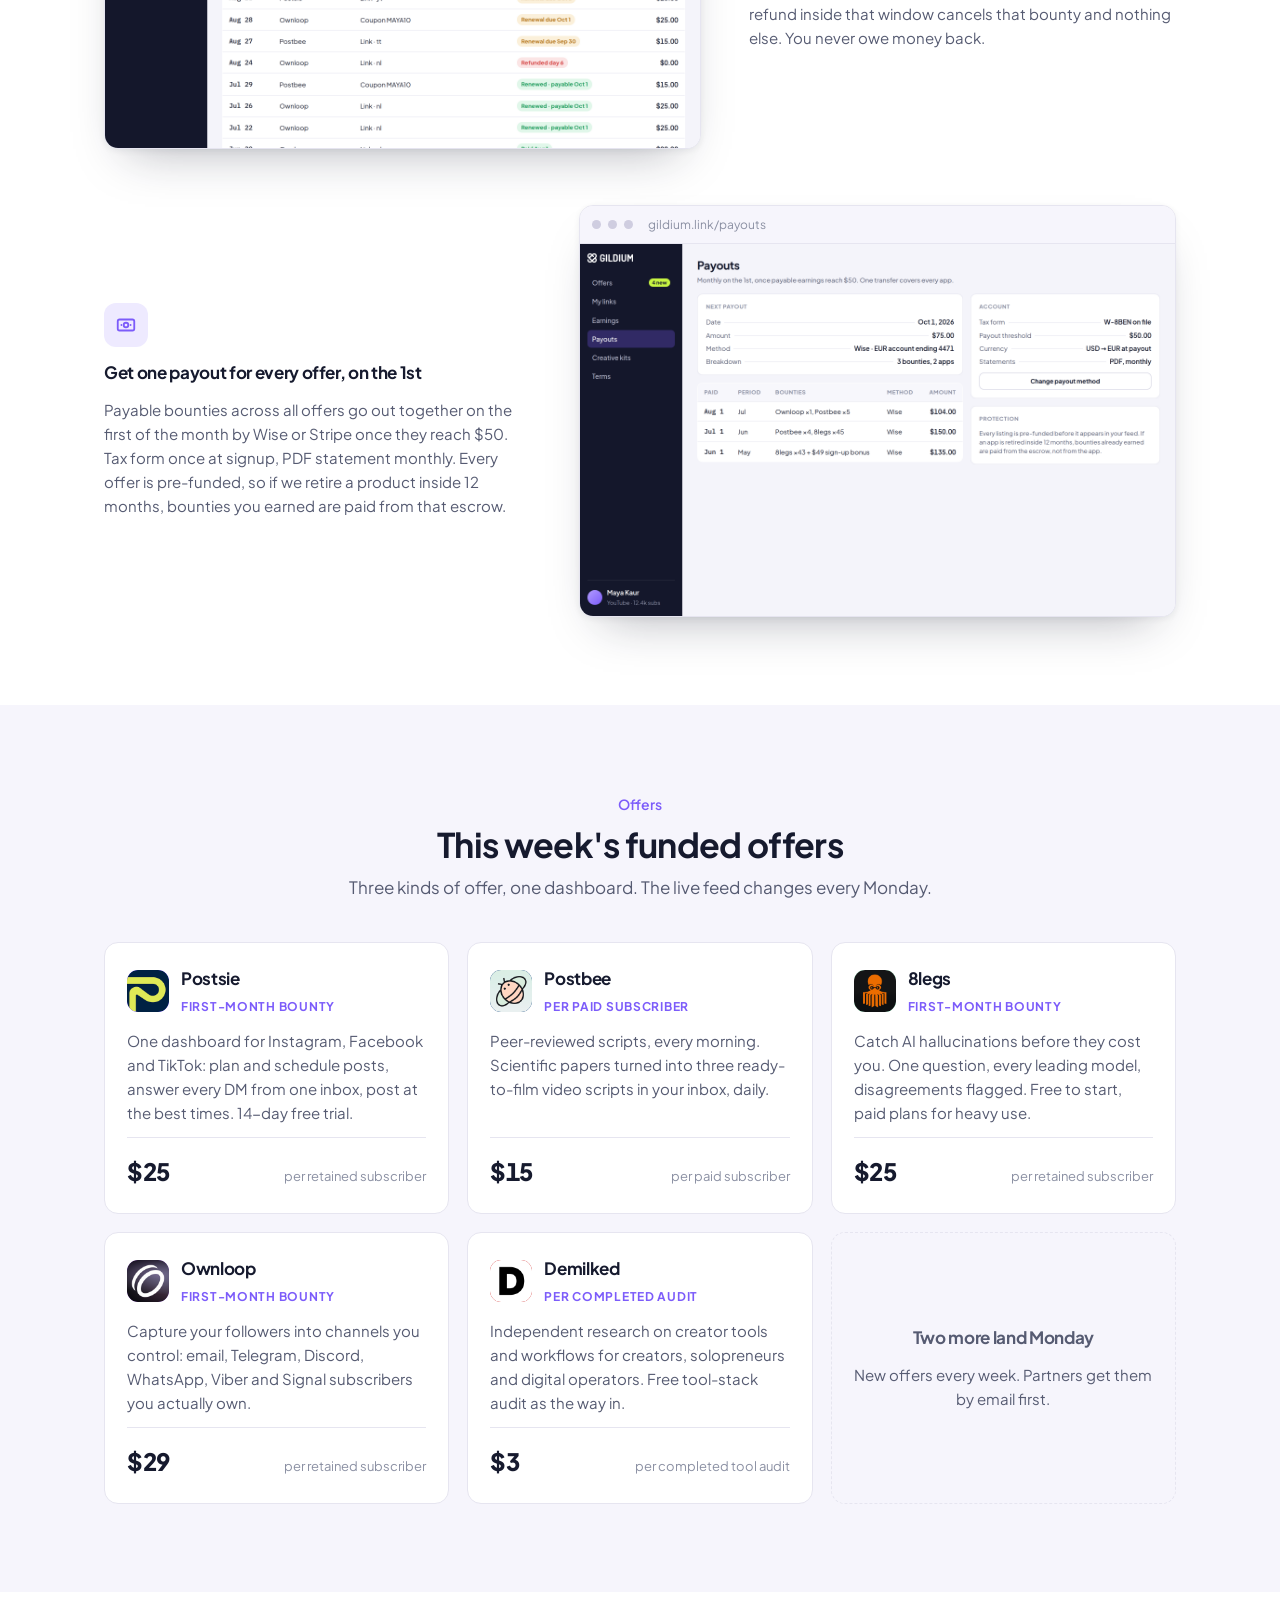
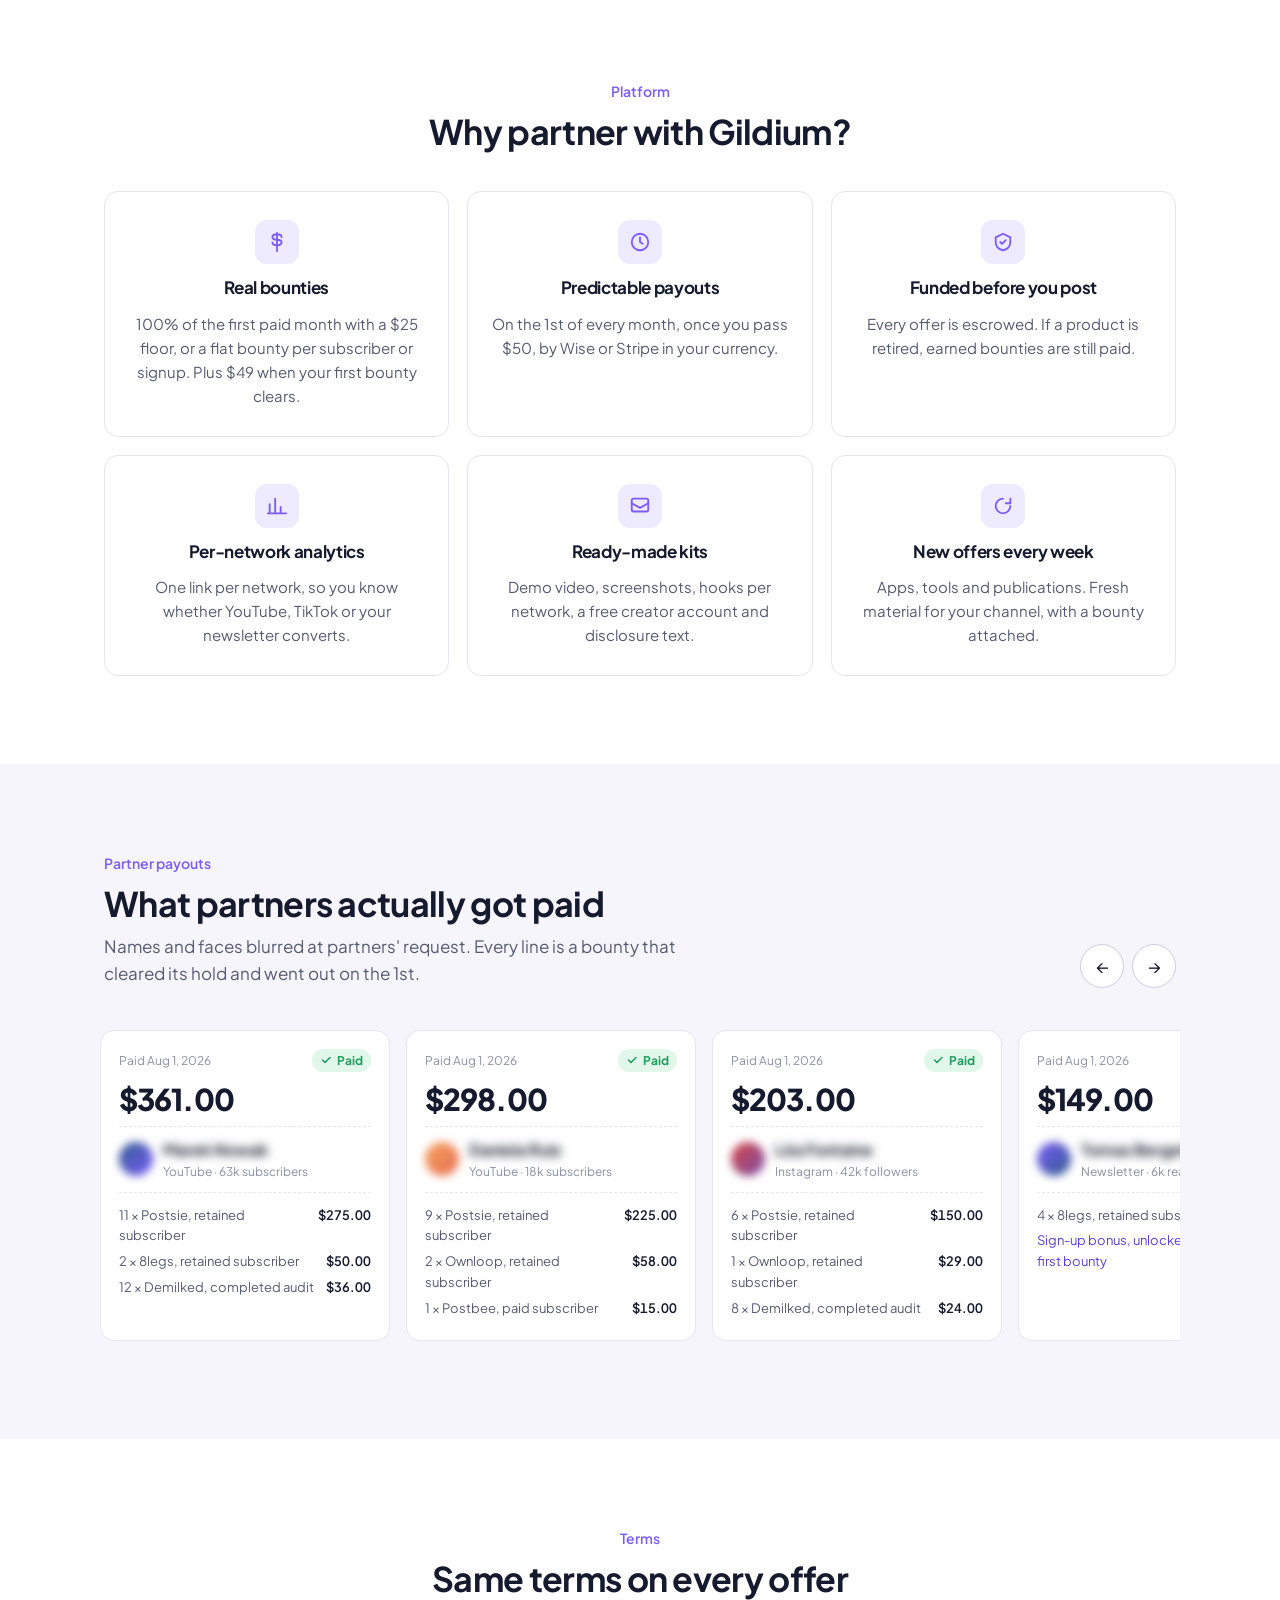
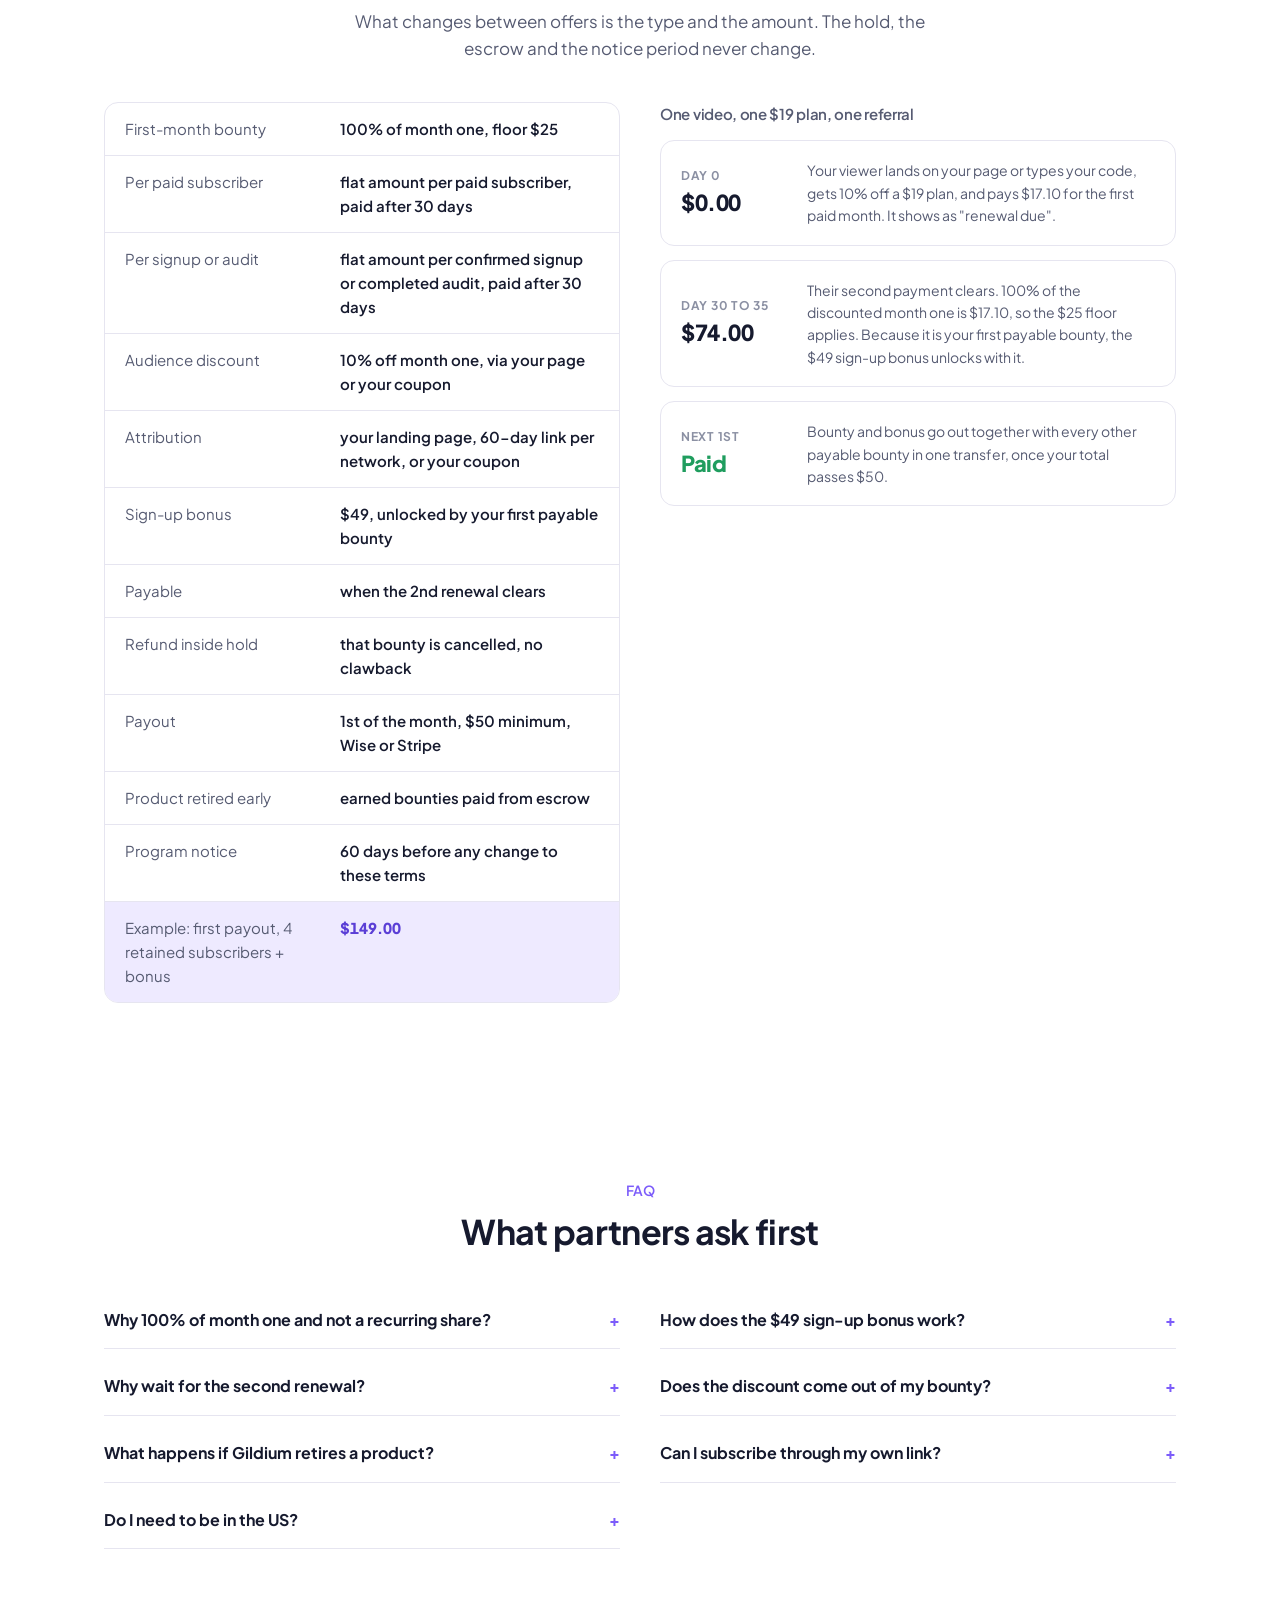
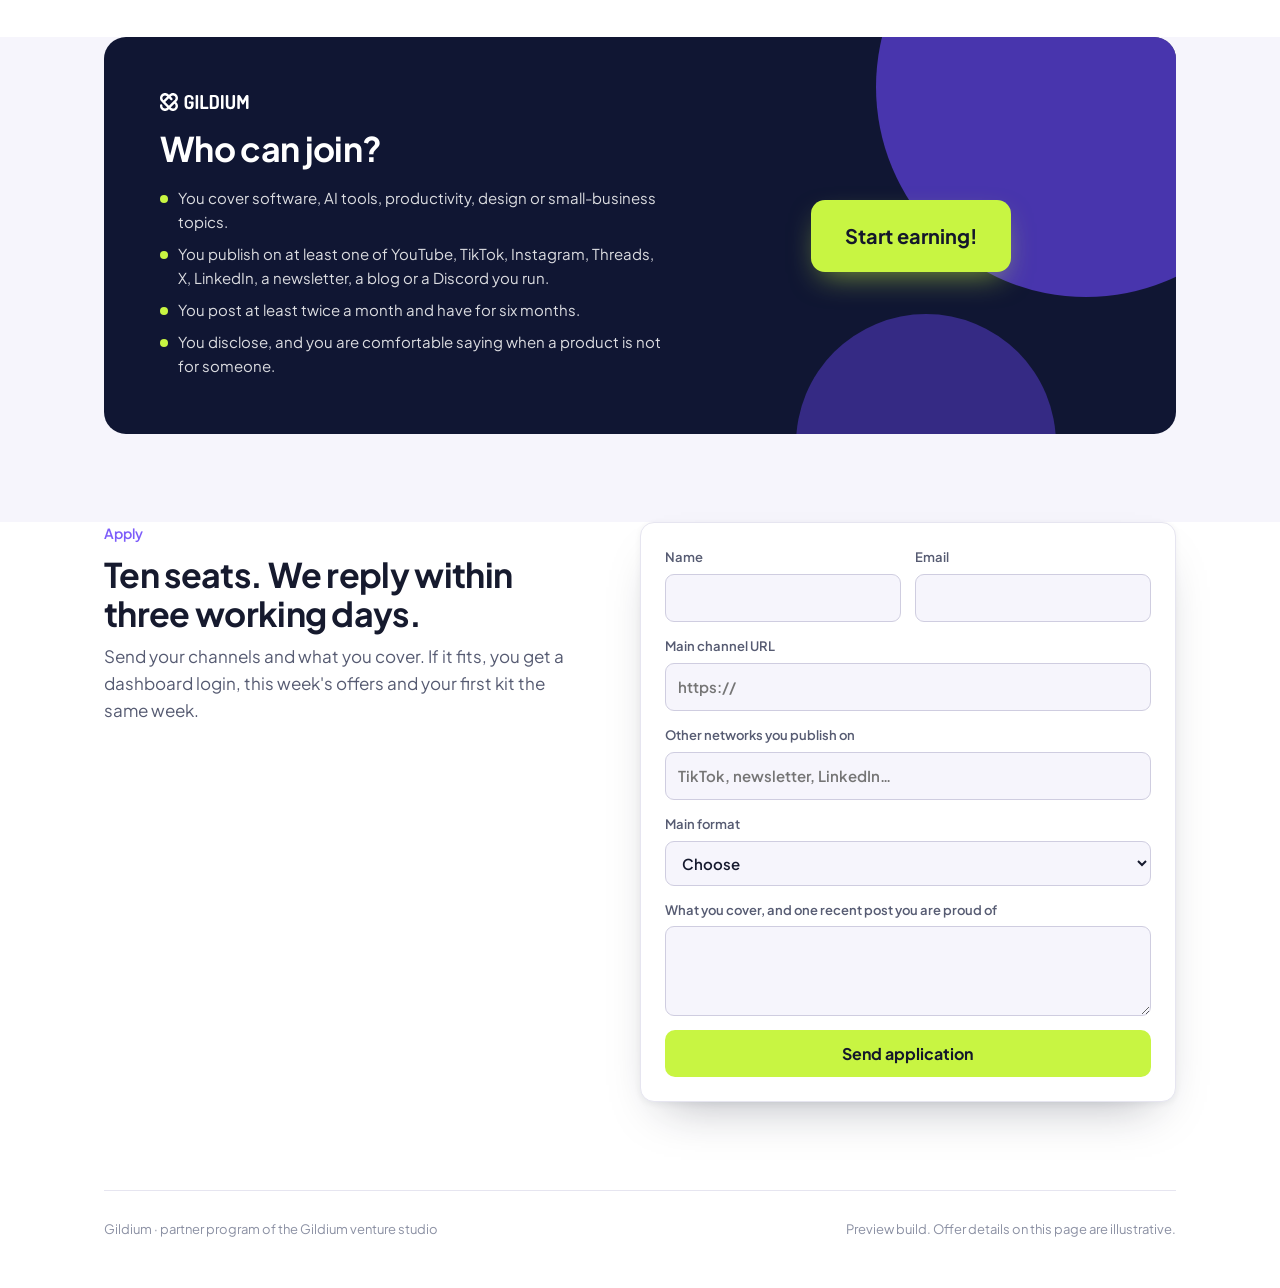
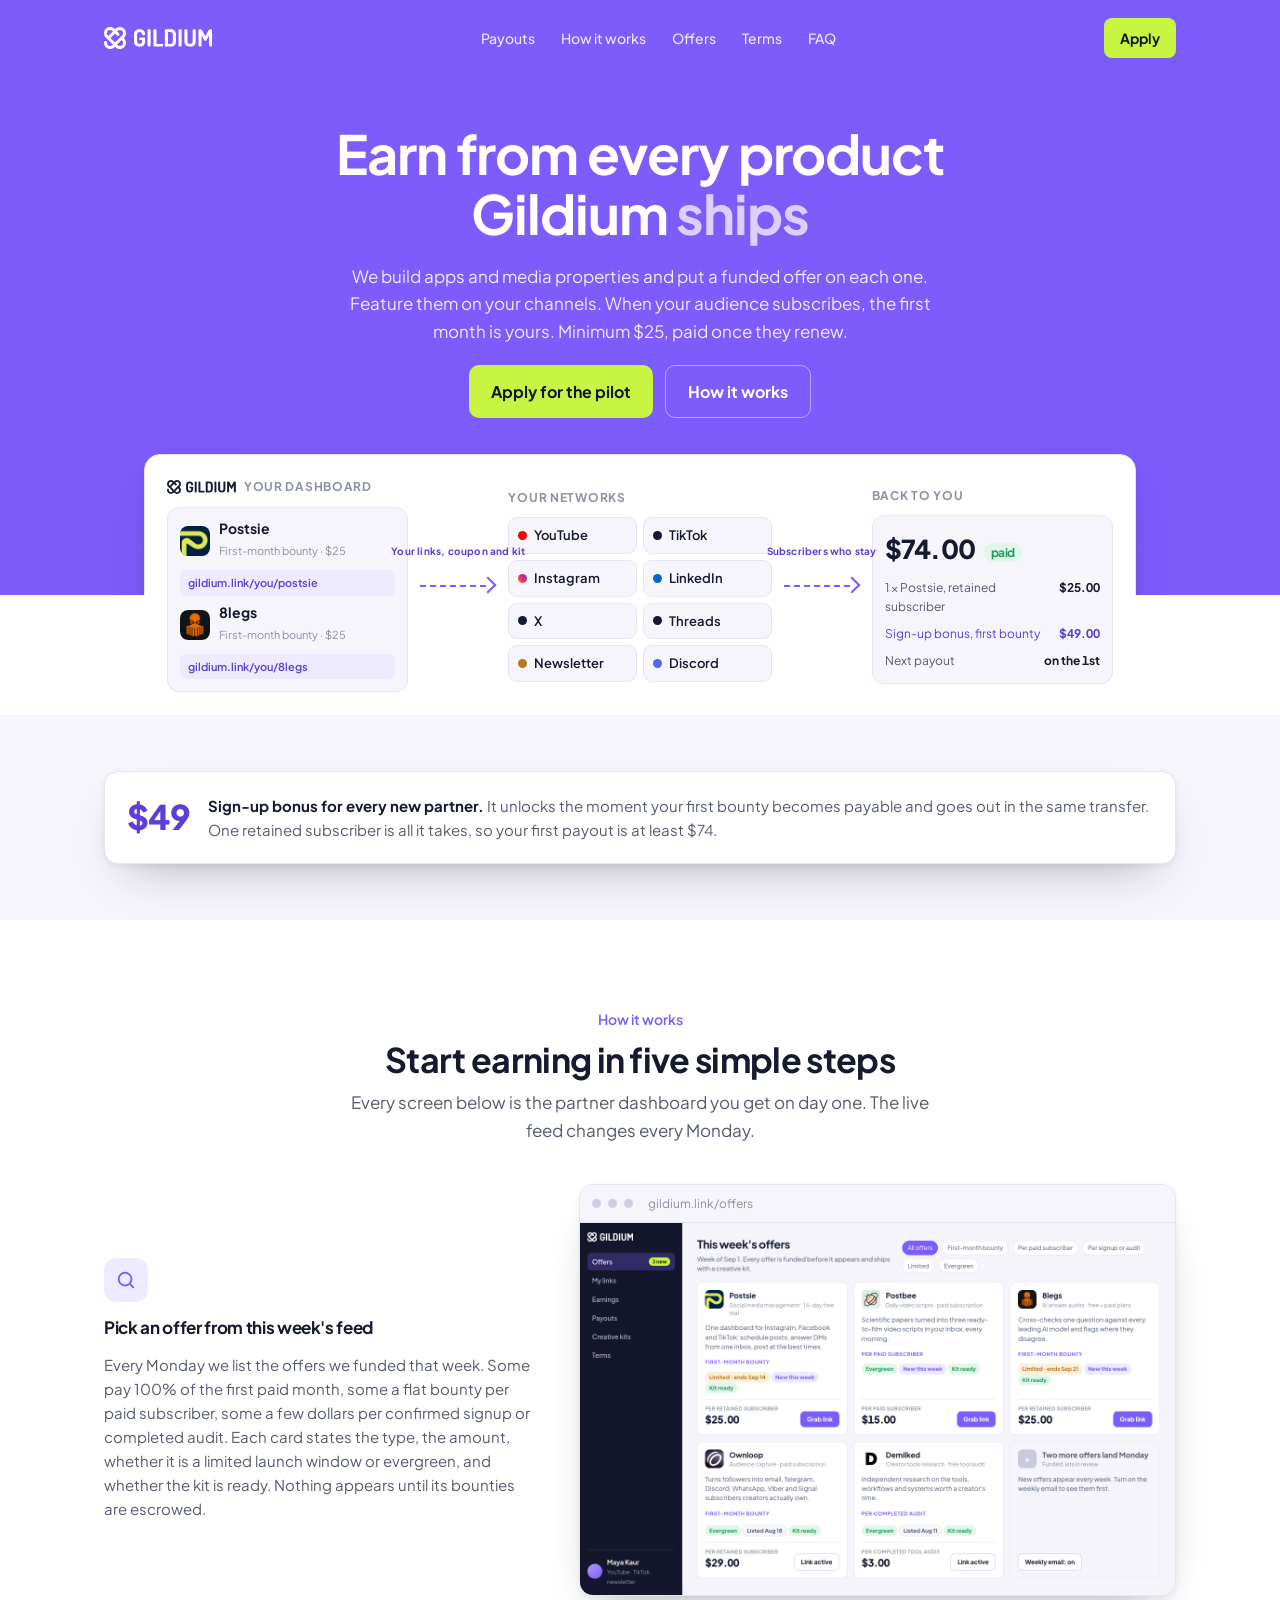
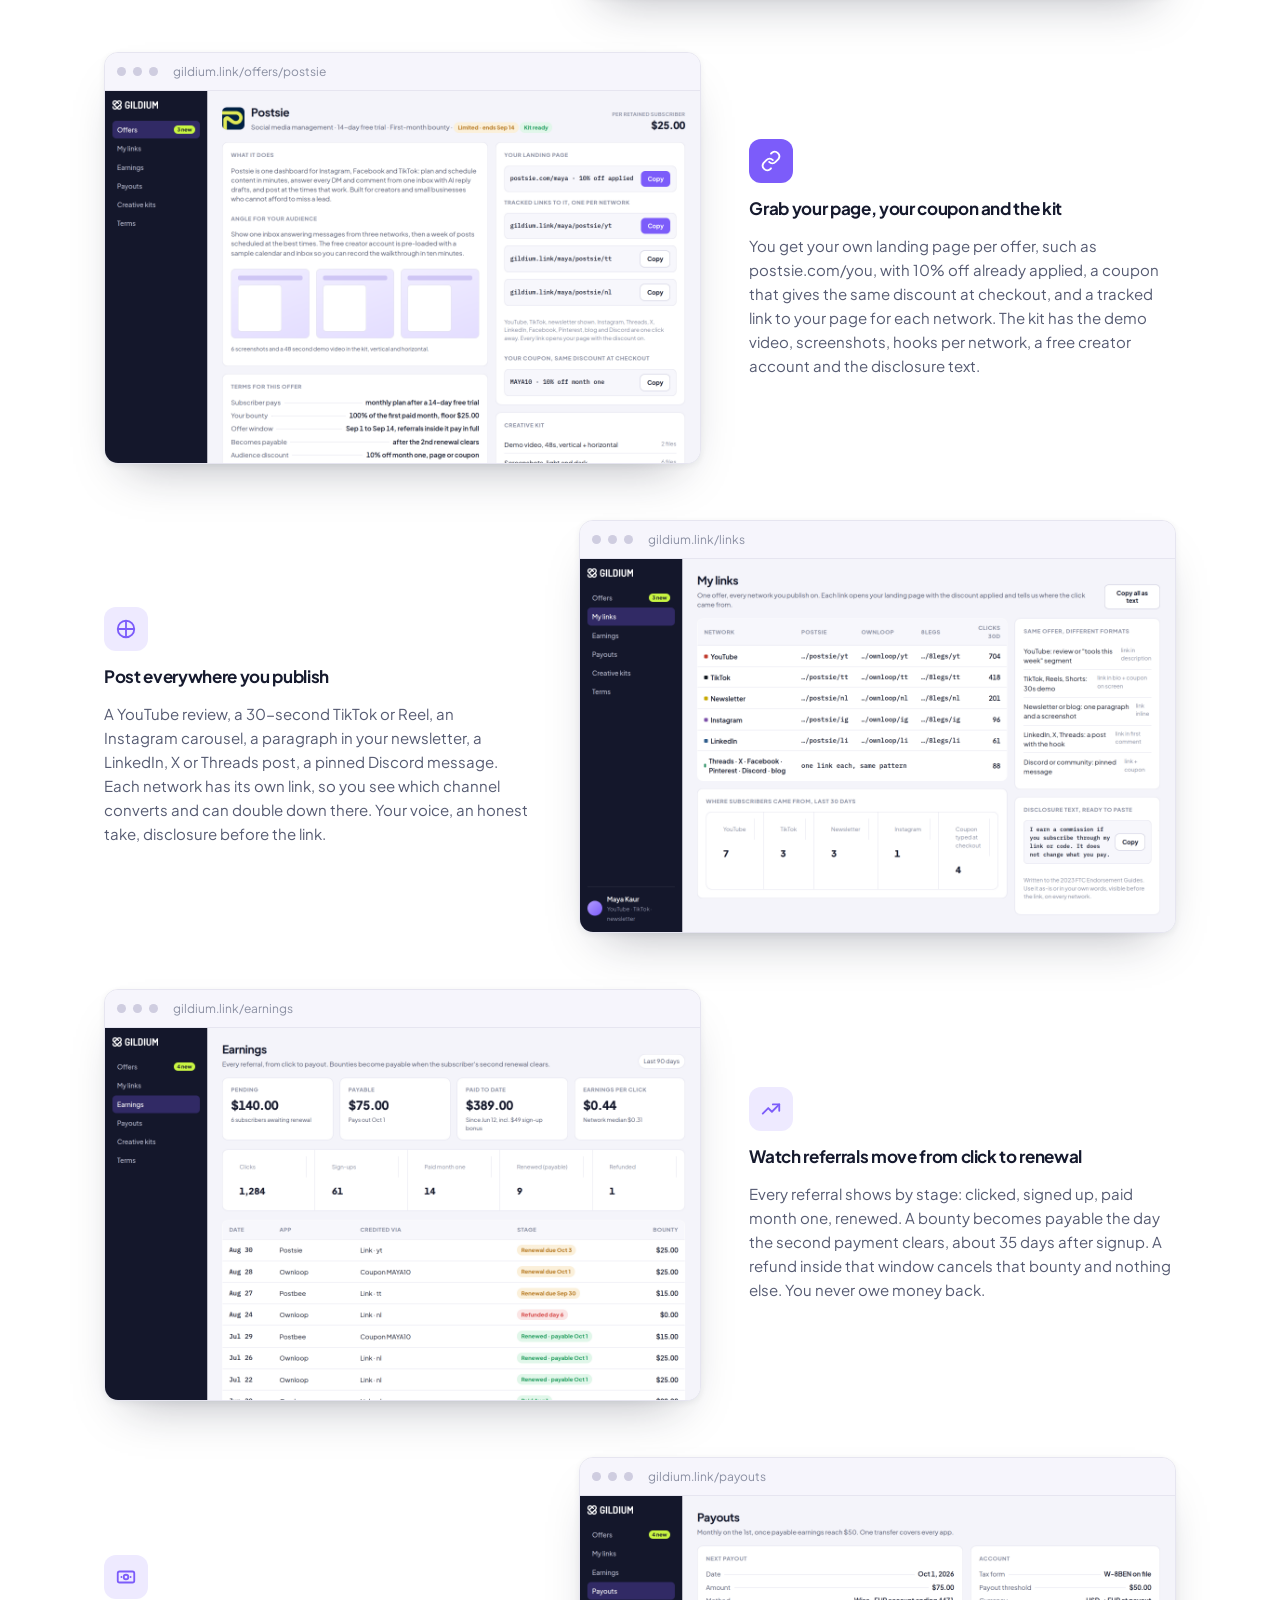
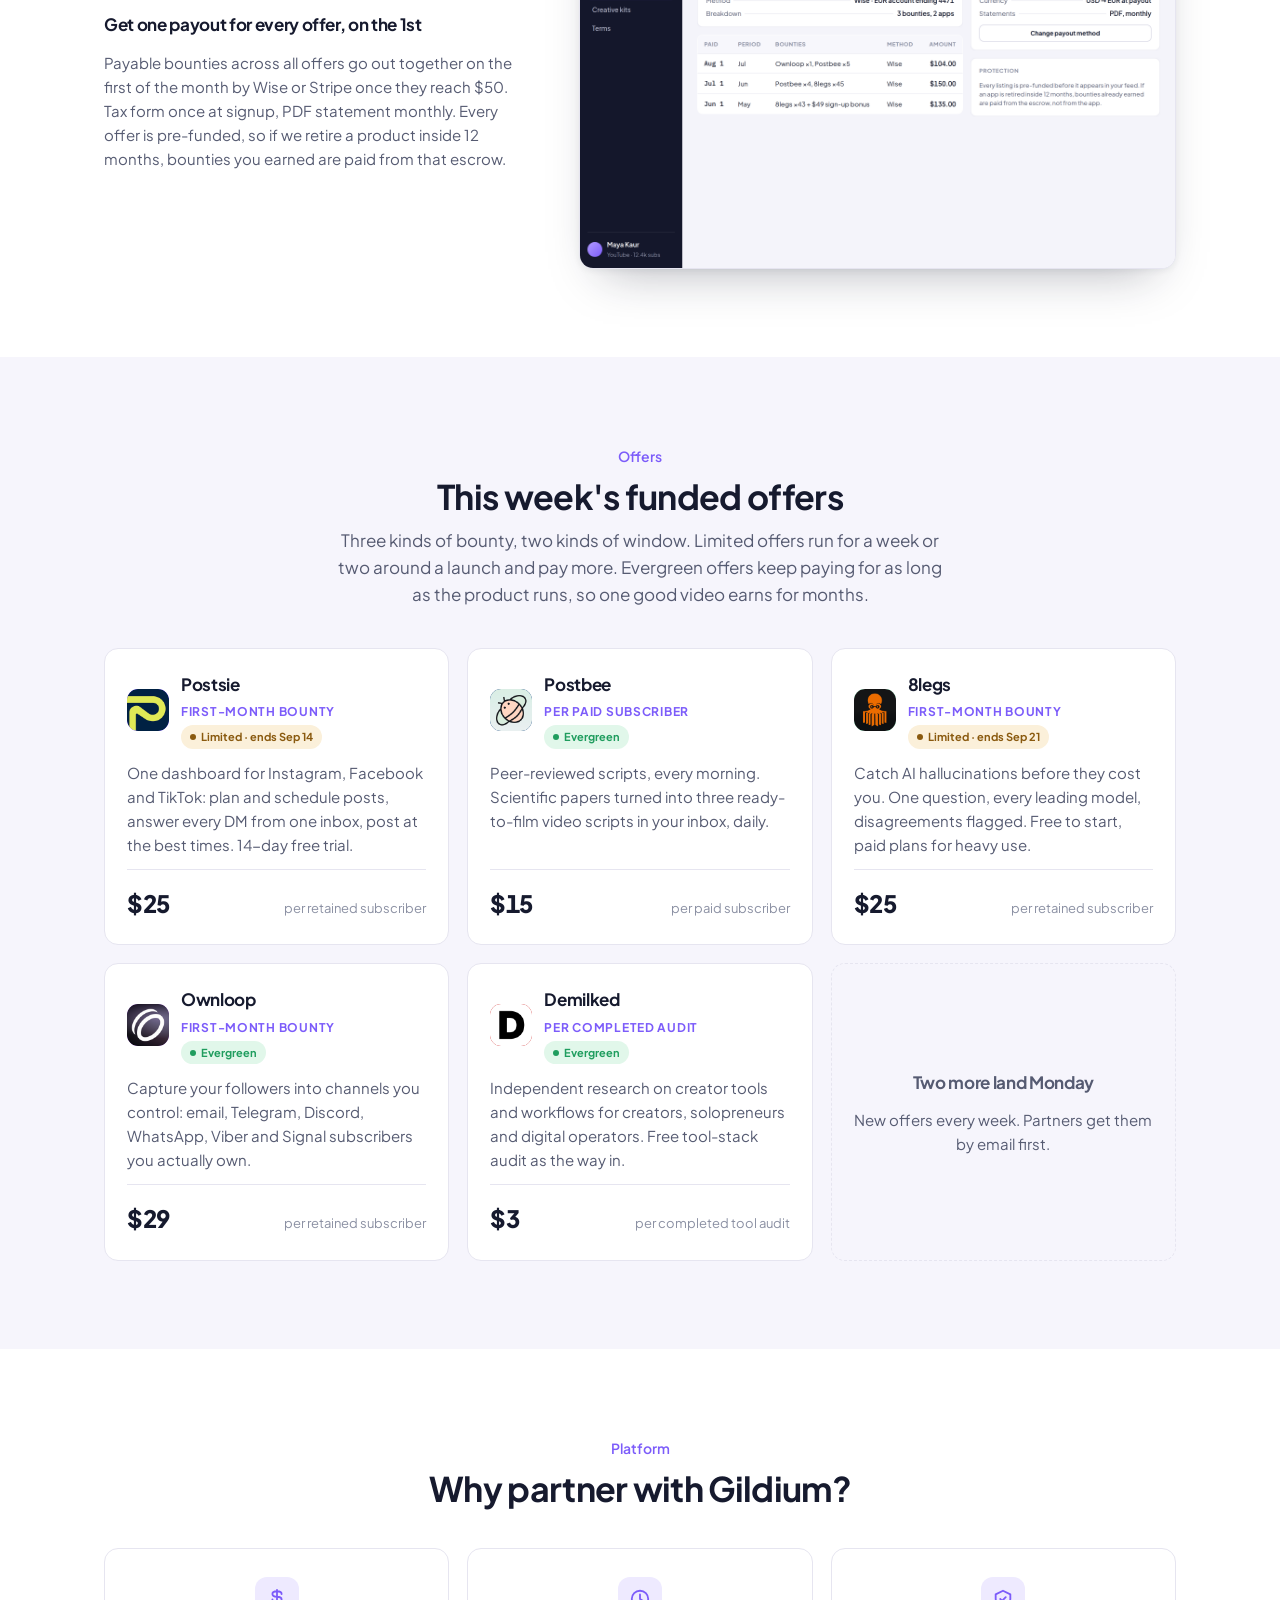
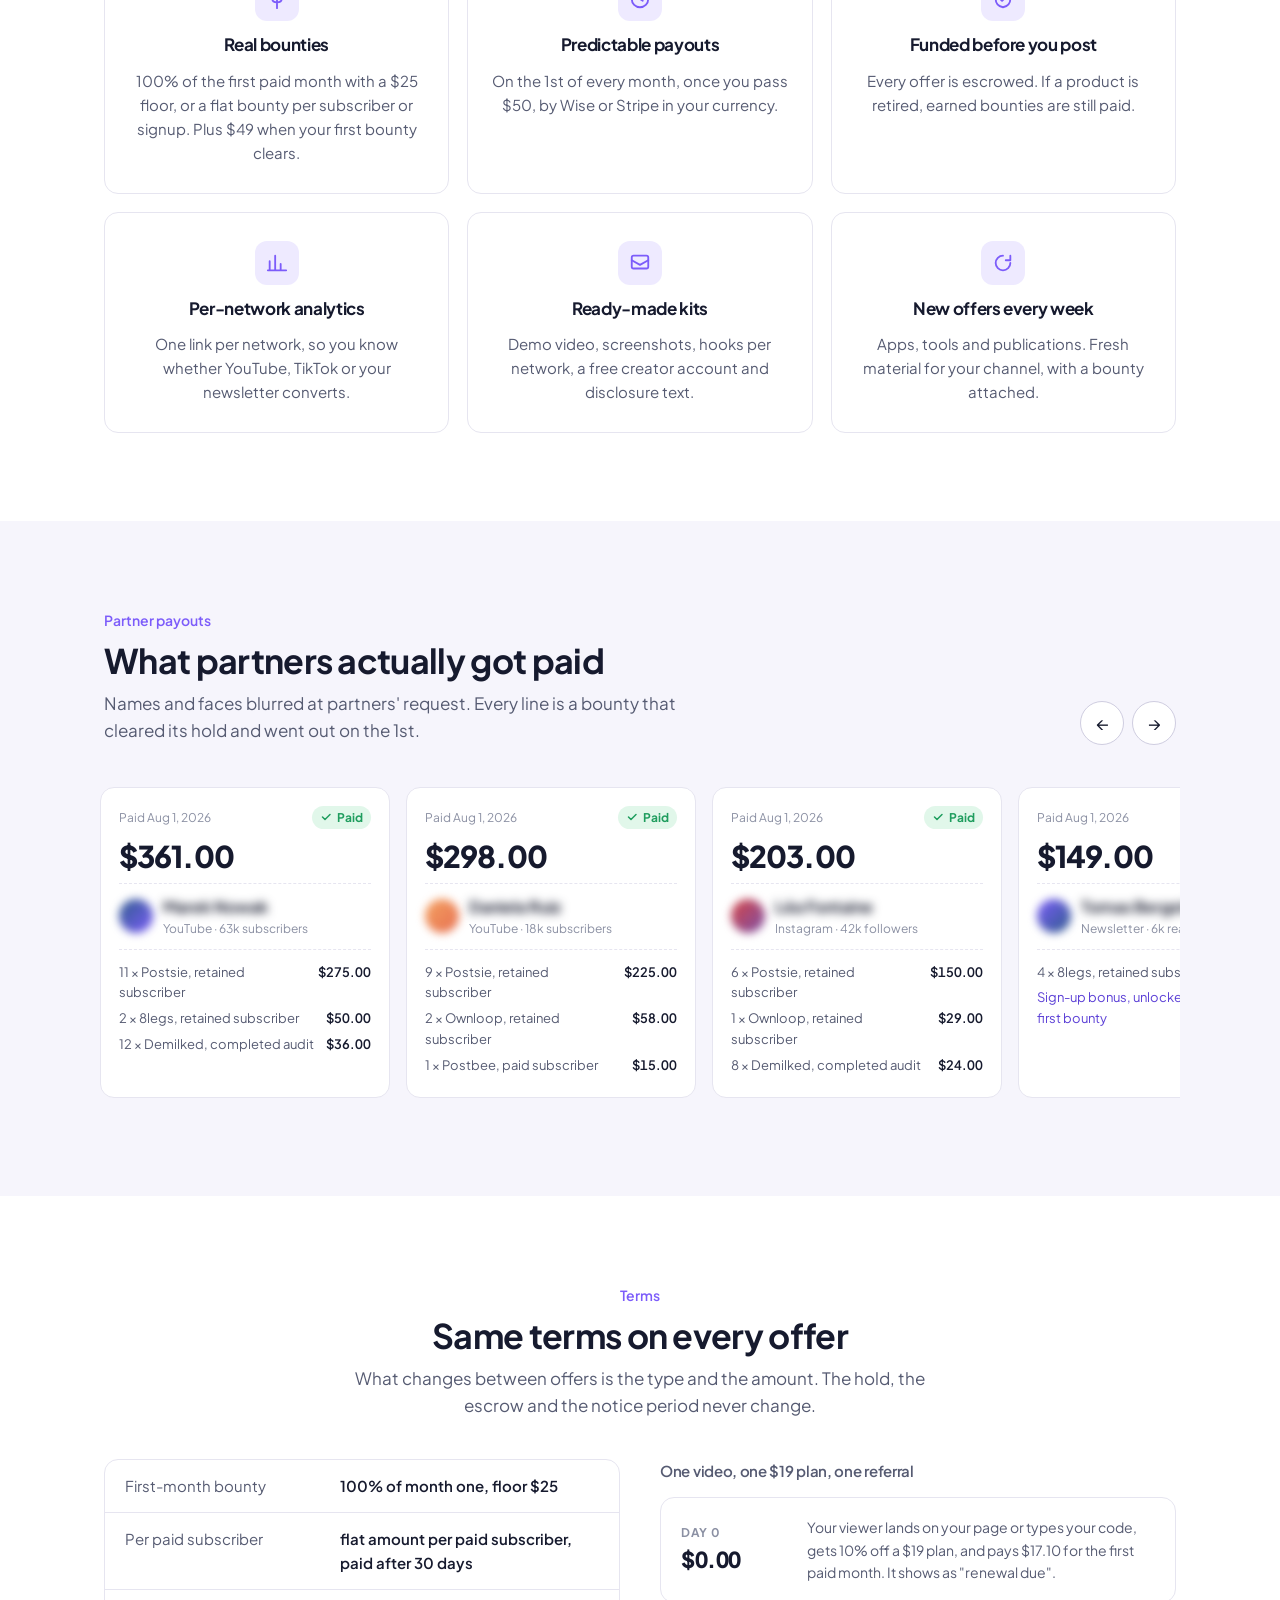
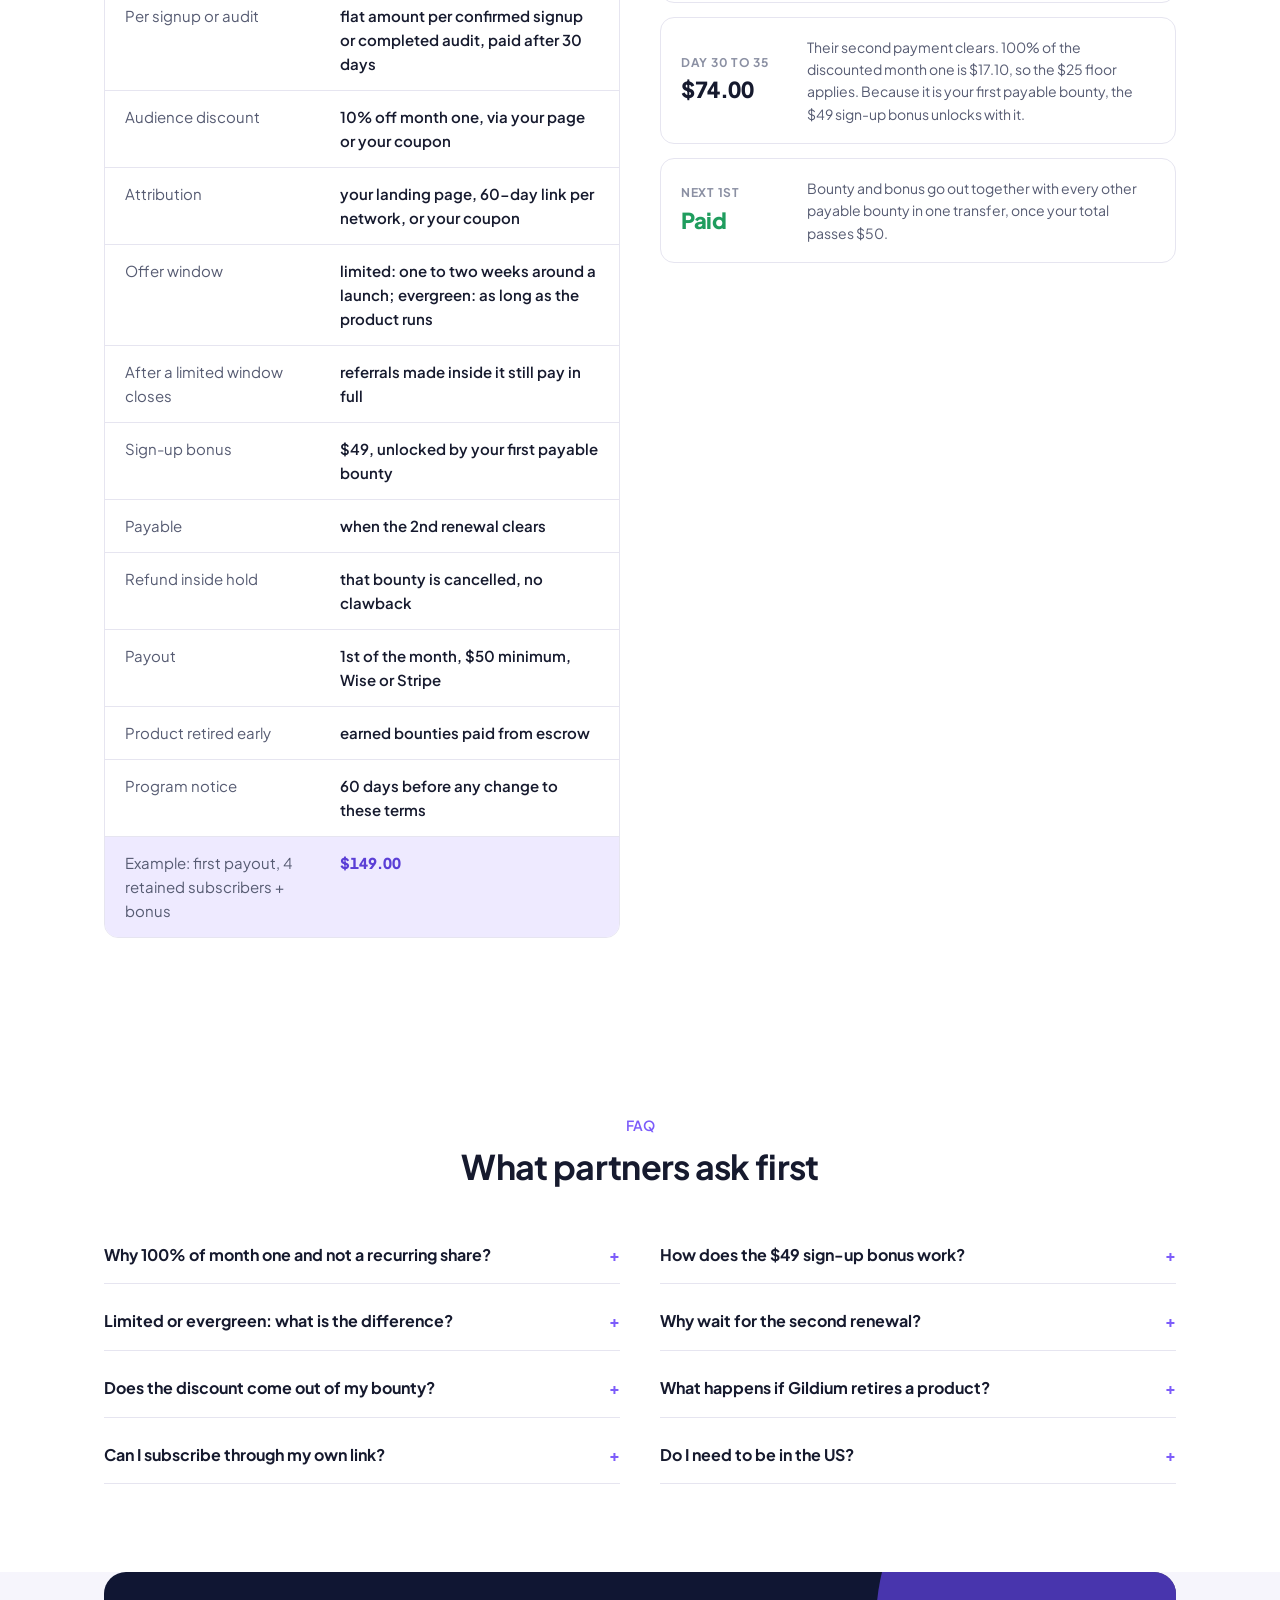
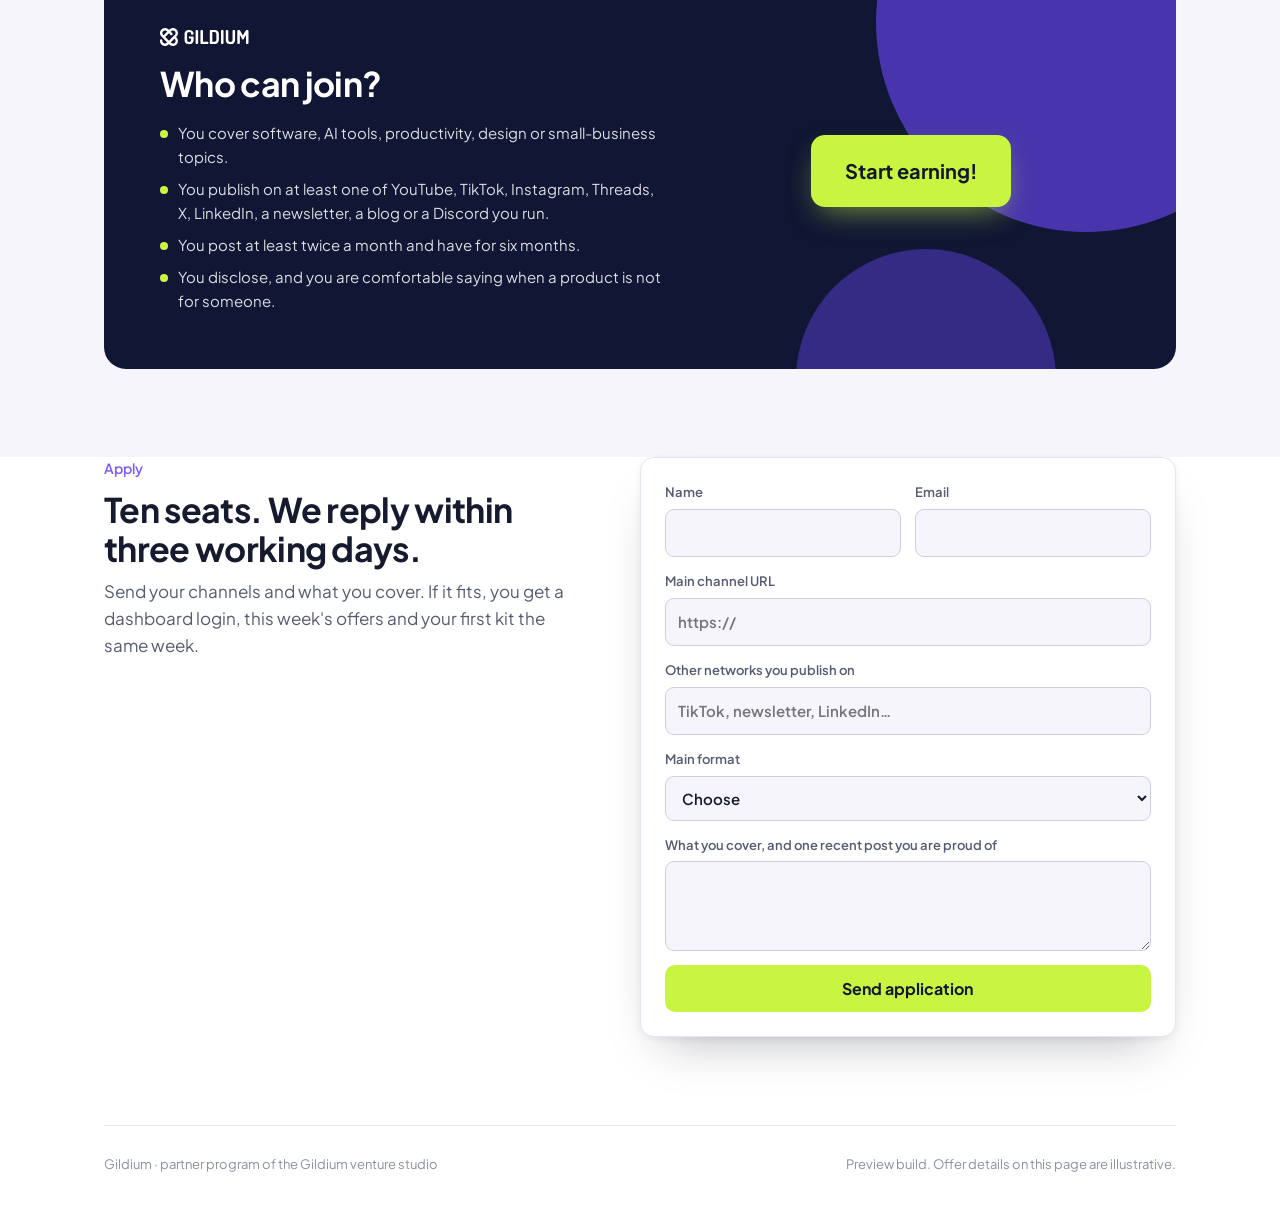
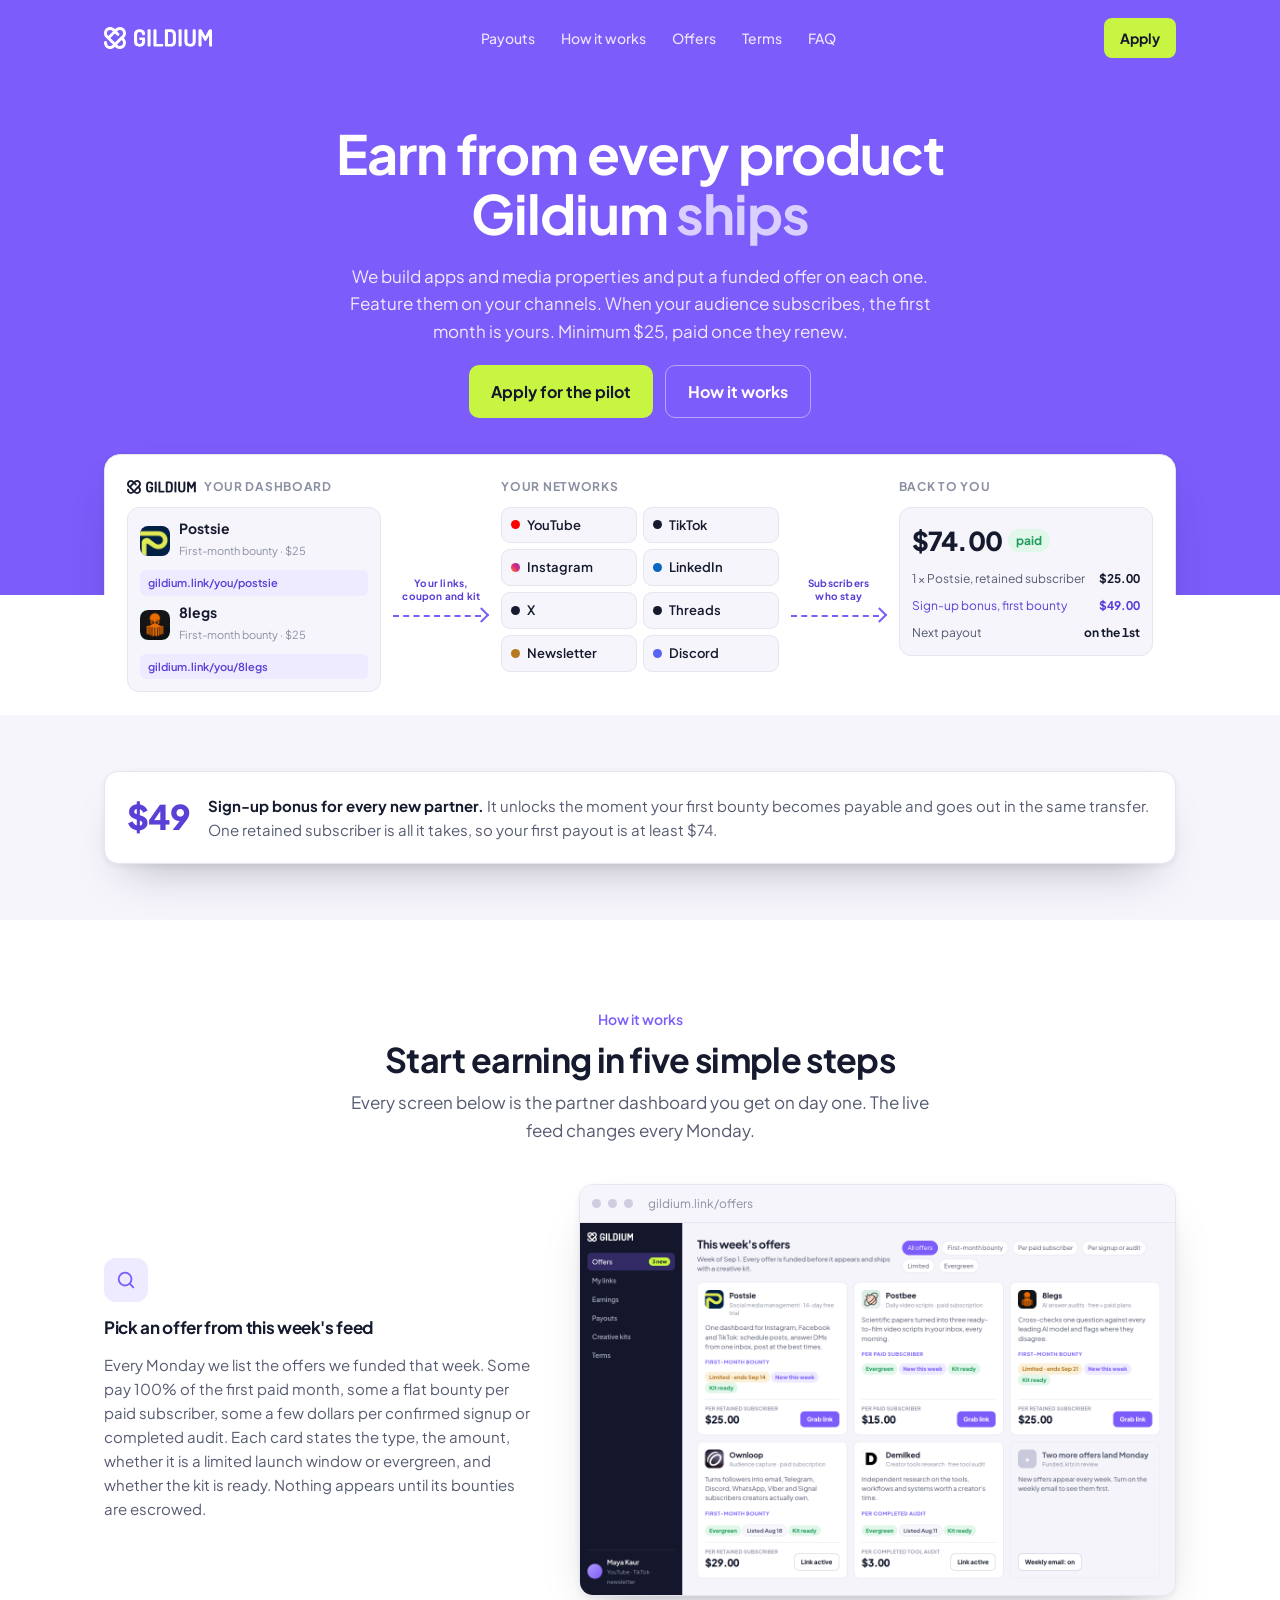
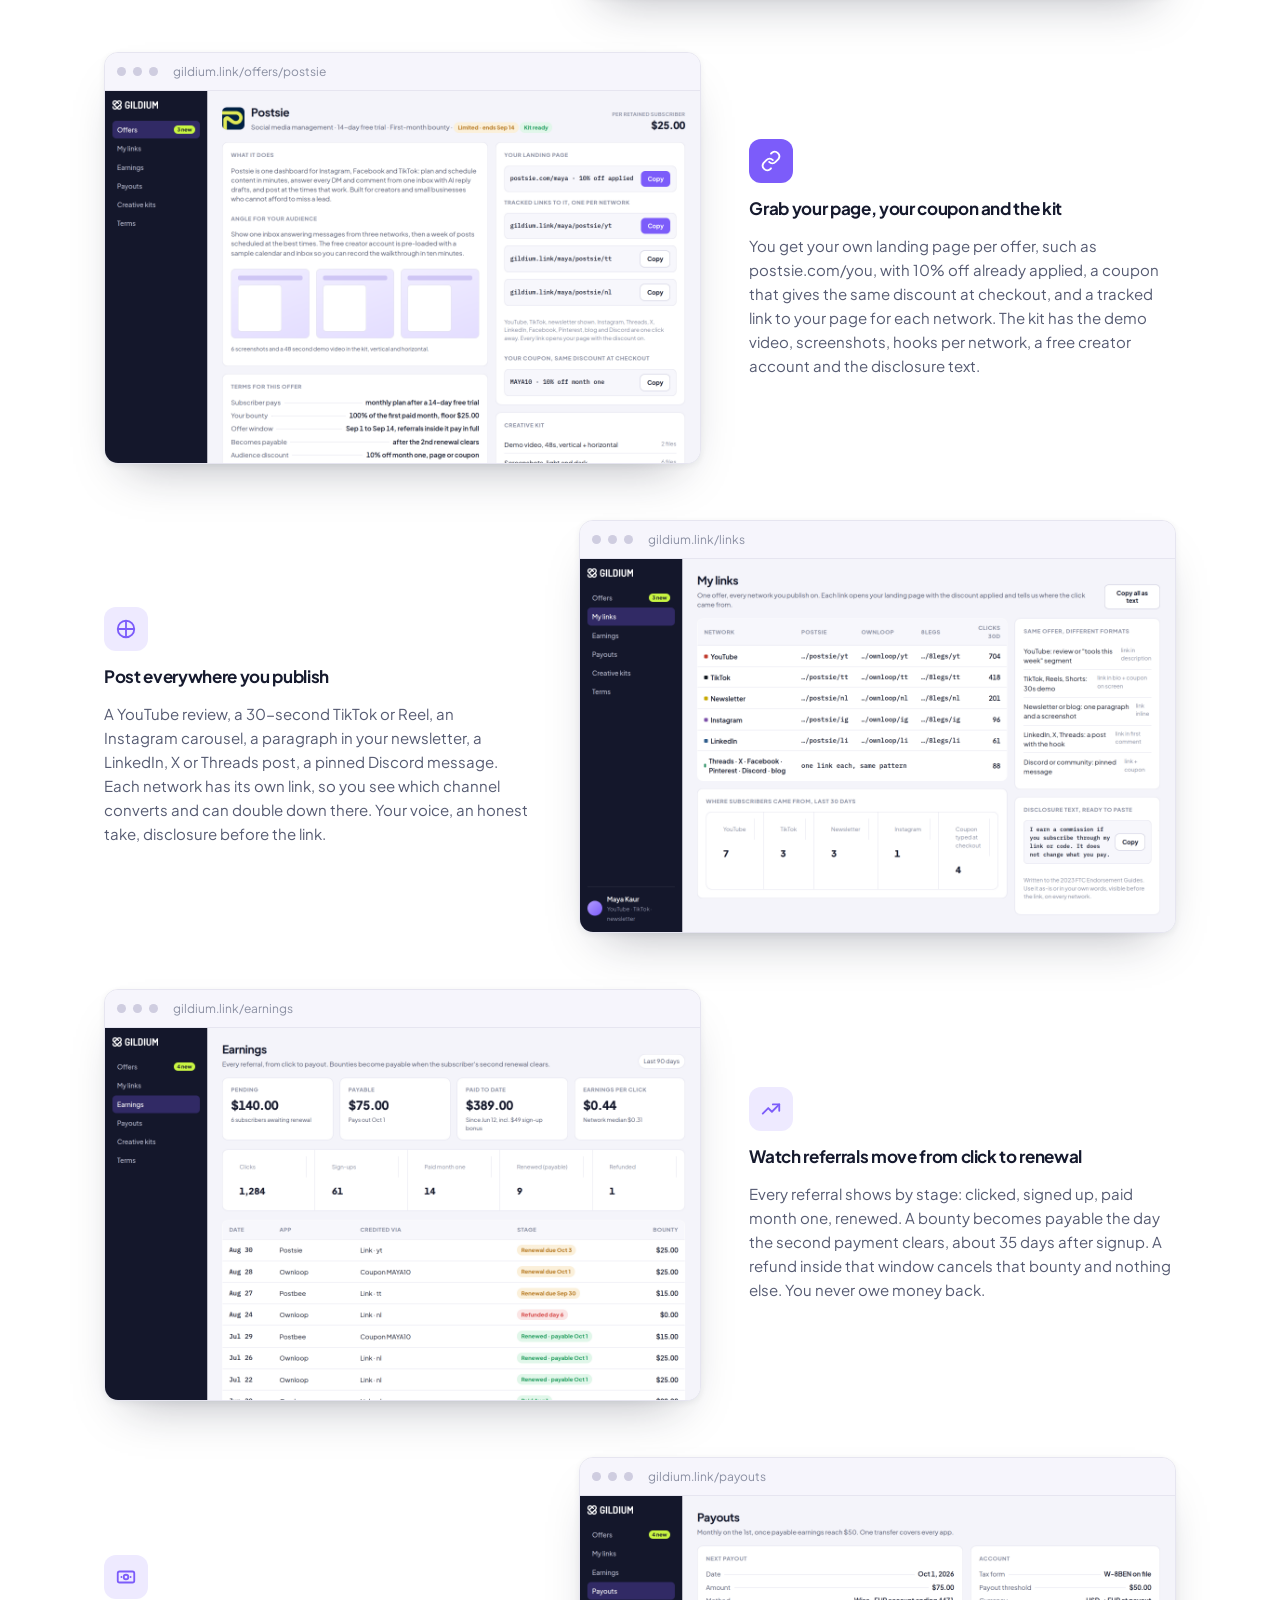
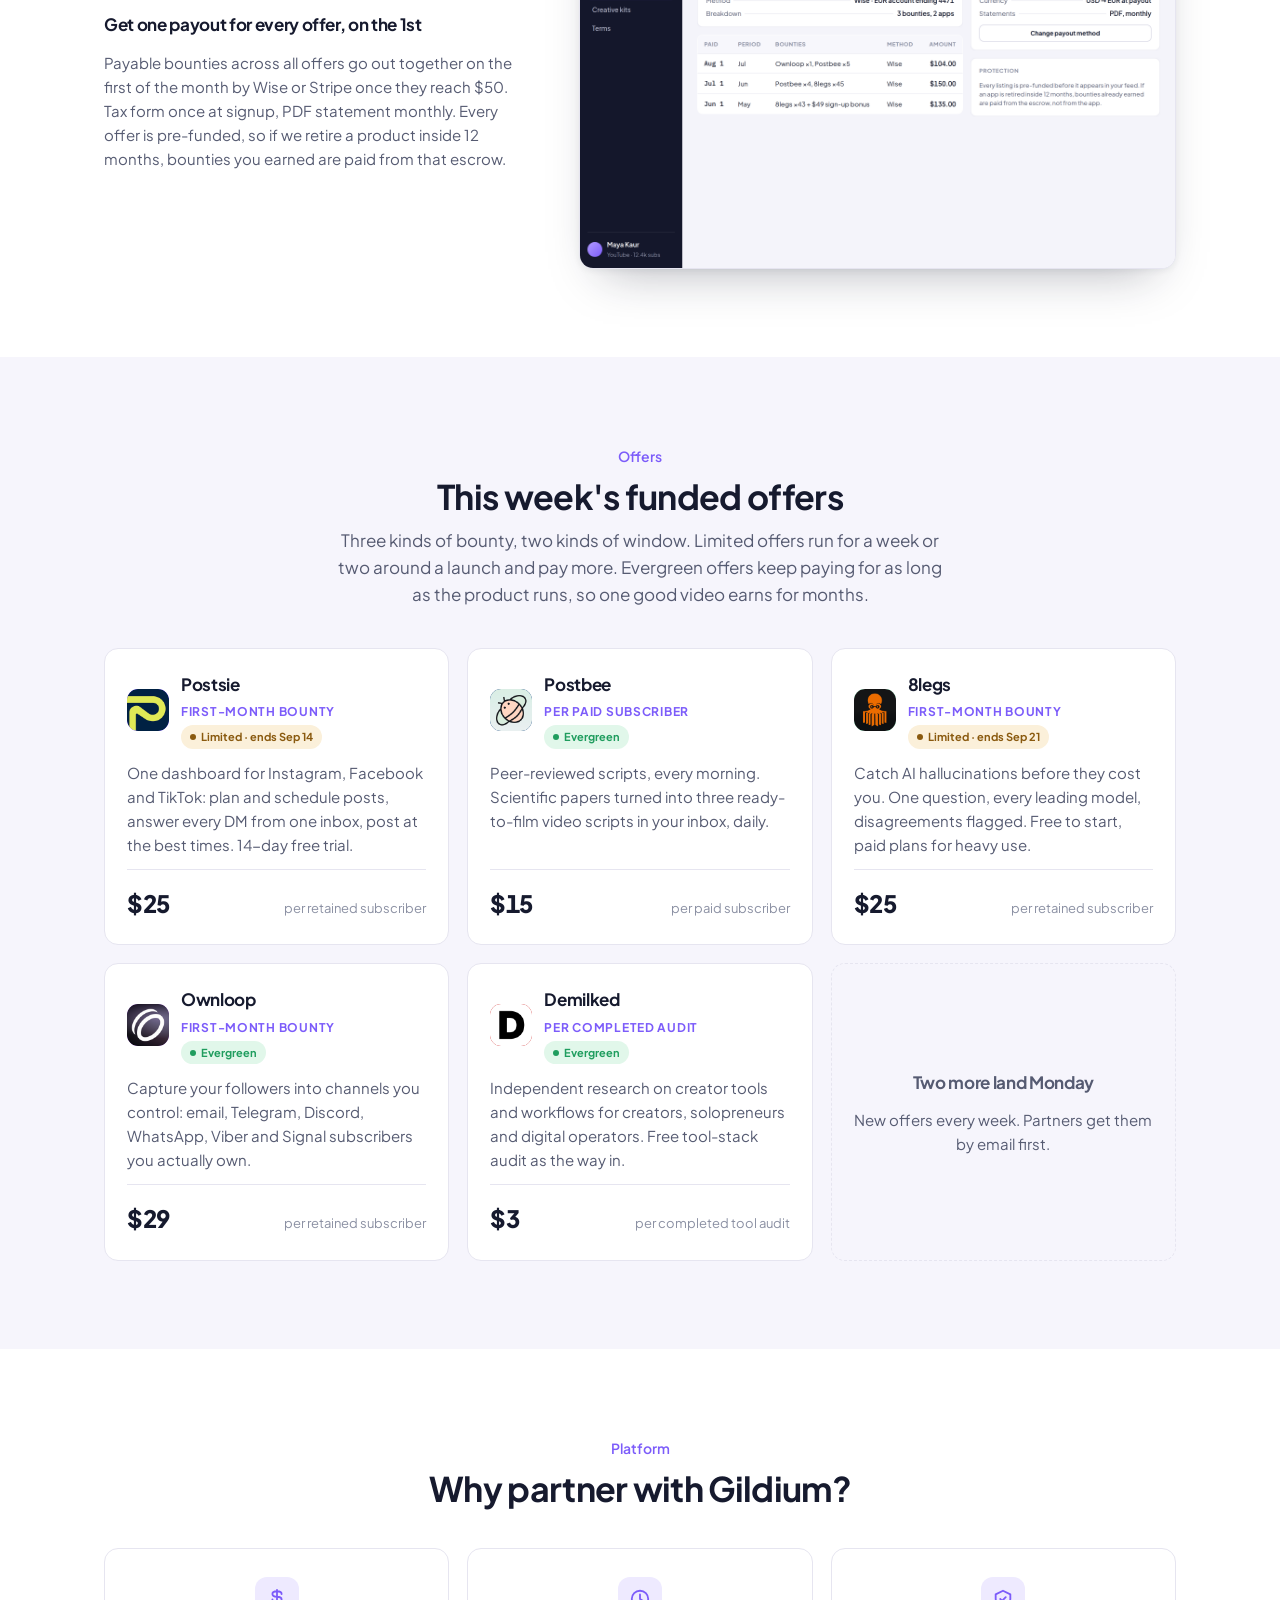
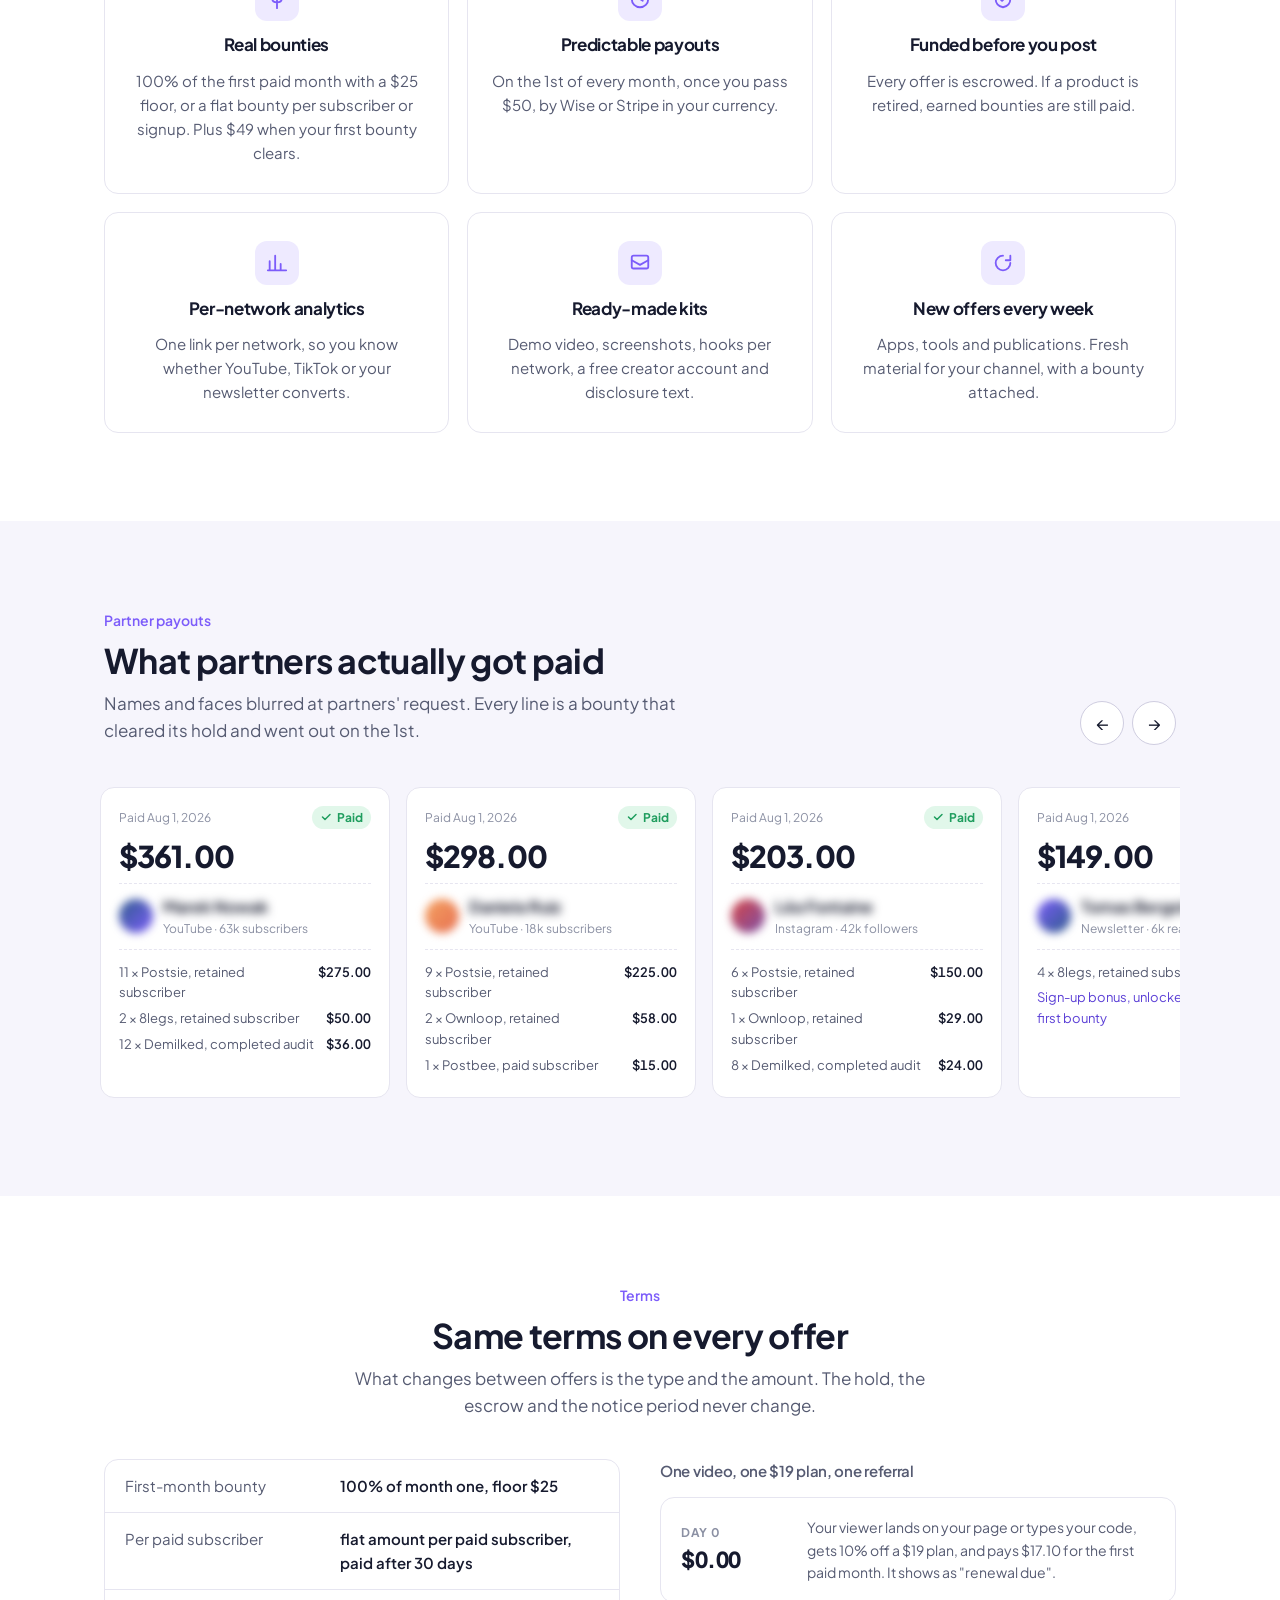
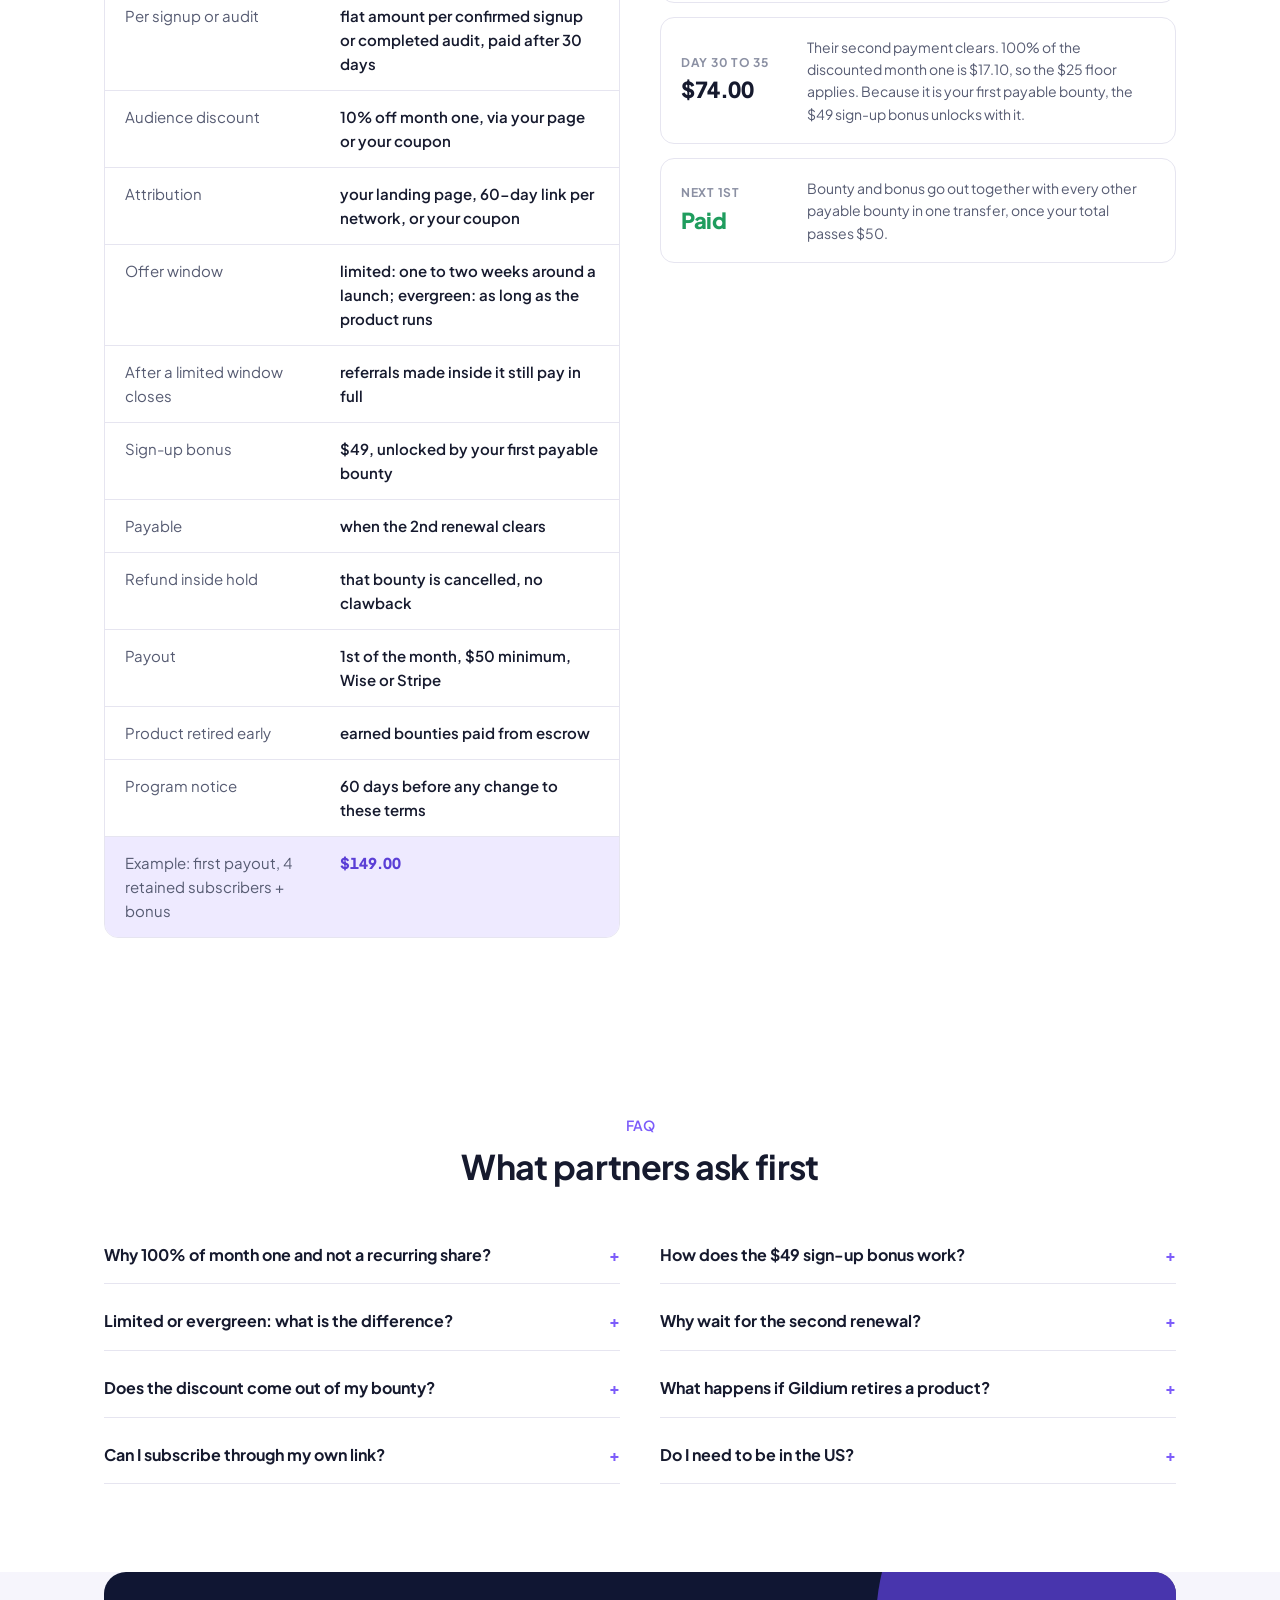
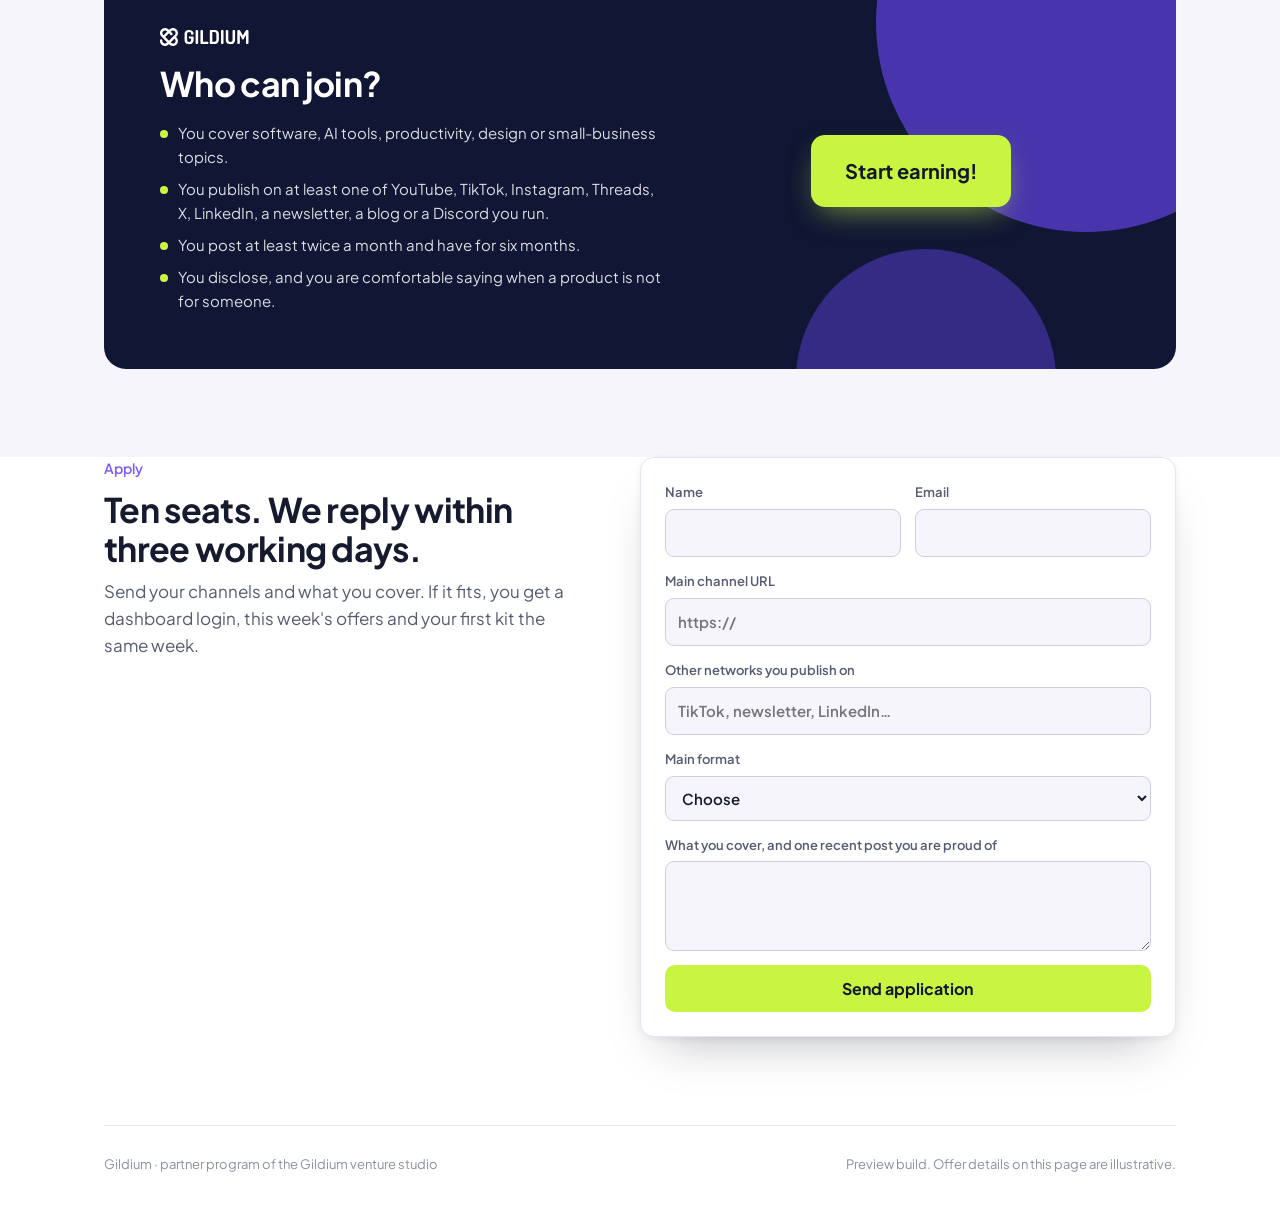
